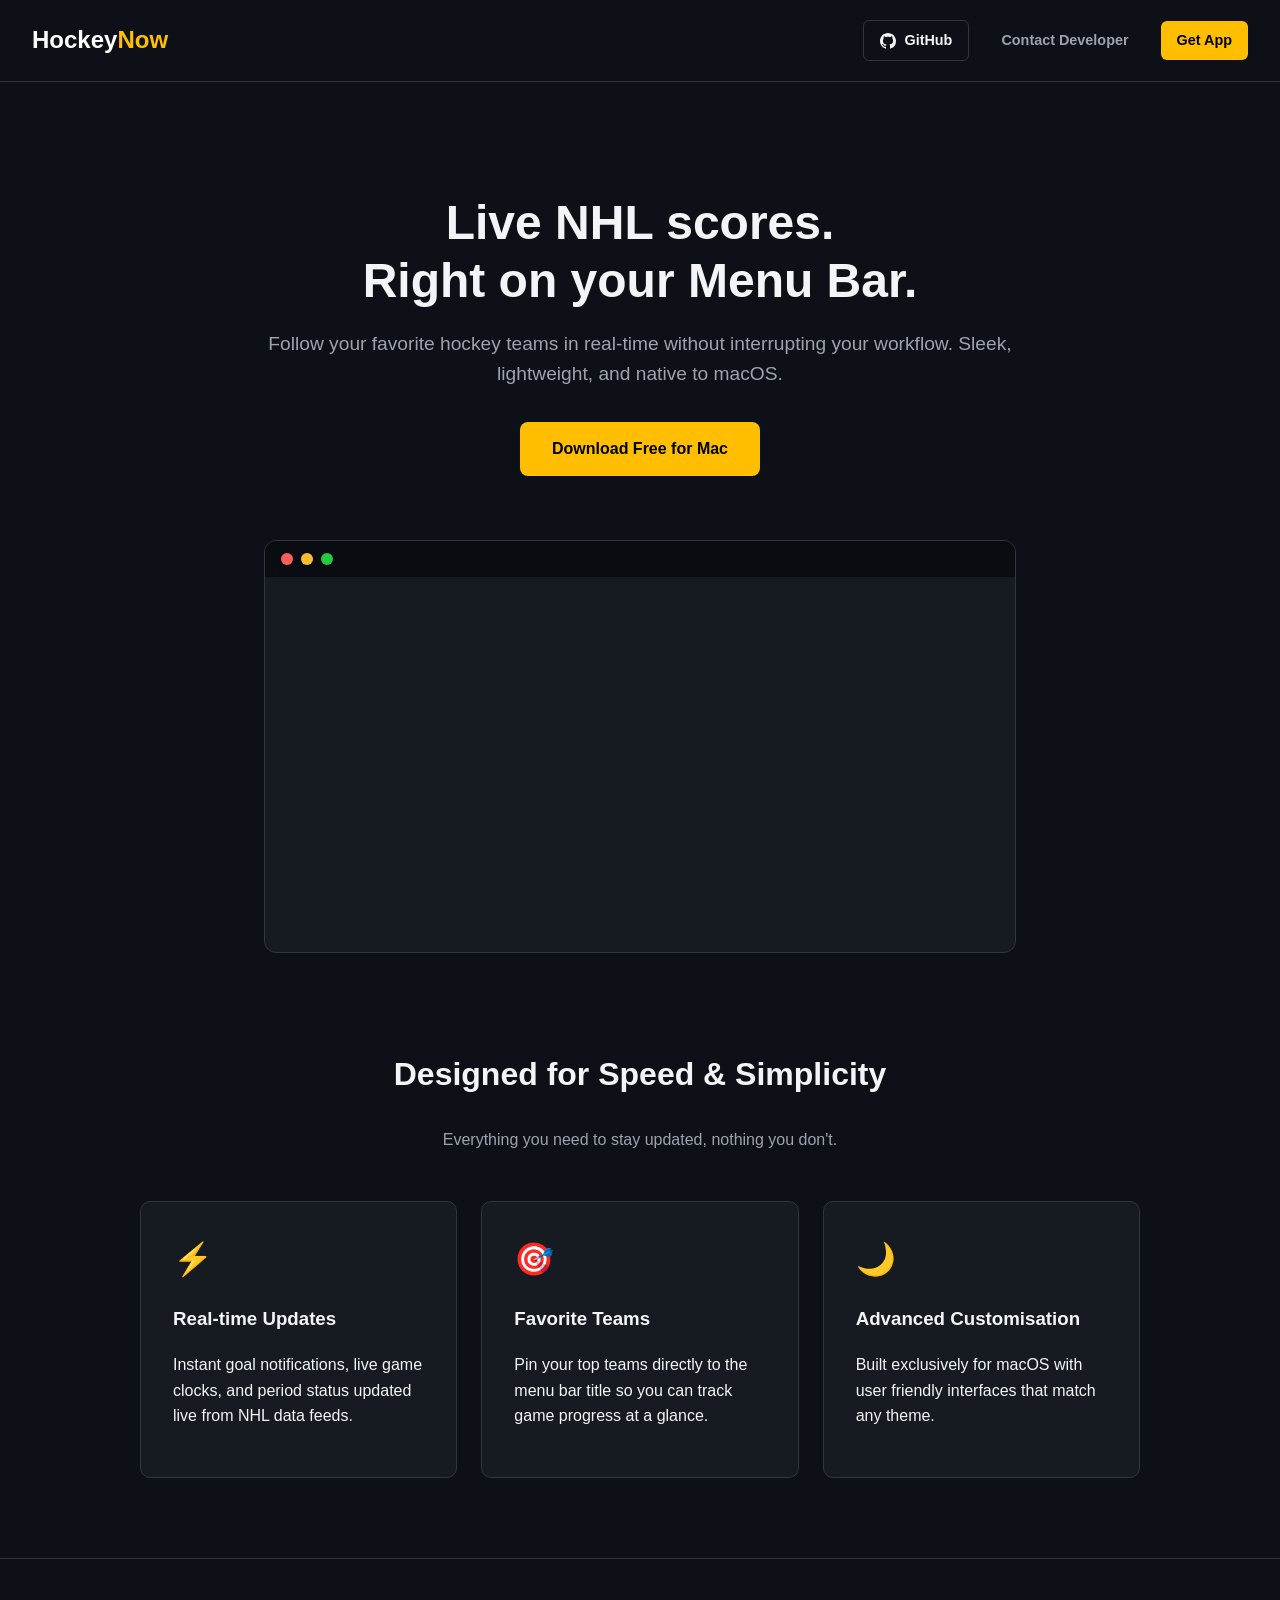
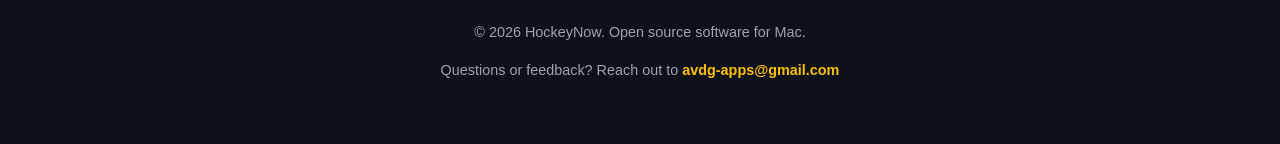
==== website/index.html @ c799df05 "Fixed website for latest release" ====
<head>
  <meta charset="UTF-8">
  <meta name="viewport" content="width=device-width, initial-scale=1.0">

  <title>HockeyNow - Live Scores on Your Mac Menu Bar | Download Free</title>
  <meta name="description" content="Track live NHL scores, game updates, and favorite team stats directly from your Mac menu bar with HockeyNow. Free, native macOS app.">
  <meta name="keywords" content="HockeyNow, NHL Mac app, macOS menu bar scores, live hockey scores">
  <meta name="author" content="avdg-apps">

  <link rel="icon" type="image/png" href="app-logo.png">
  <link rel="apple-touch-icon" href="app-logo.png">

  <meta property="og:title" content="HockeyNow - Live Scores on Your Mac Menu Bar">
  <meta property="og:description" content="Track live NHL scores directly from your Mac menu bar. Sleek, lightweight, and native to macOS.">
  <meta property="og:image" content="https://avdg-apps.github.io/HockeyNow/app-logo.png">
  <meta property="og:url" content="https://avdg-apps.github.io/HockeyNow/">
  <meta property="og:type" content="website">

  <link rel="stylesheet" href="styles.css">
</head>
<body>


  <nav>
    <a href="#" class="logo" title="HockeyNow Home">Hockey<span>Now</span></a>
    <div class="nav-right">
      <a href="https://github.com/avdg-apps/HockeyNow" target="_blank" class="btn-github" title="View Source on GitHub">
        <svg width="16" height="16" viewBox="0 0 24 24" fill="currentColor">
          <path d="M12 0C5.37 0 0 5.37 0 12c0 5.31 3.435 9.795 8.205 11.385.6.105.825-.255.825-.57 0-.285-.015-1.23-.015-2.235-3.015.555-3.795-.735-4.035-1.41-.135-.345-.72-1.41-1.23-1.695-.42-.225-1.02-.78-.015-.795.945-.015 1.62.87 1.845 1.23 1.08 1.815 2.805 1.305 3.495.99.105-.78.42-1.305.765-1.605-2.67-.3-5.46-1.335-5.46-5.925 0-1.305.465-2.385 1.23-3.225-.12-.3-.54-1.53.12-3.18 0 0 1.005-.315 3.3 1.23.96-.27 1.98-.405 3-.405s2.04.135 3 .405c2.295-1.56 3.3-1.23 3.3-1.23.66 1.65.24 2.88.12 3.18.765.84 1.23 1.905 1.23 3.225 0 4.605-2.805 5.625-5.475 5.925.435.375.81 1.095.81 2.22 0 1.605-.015 2.895-.015 3.3 0 .315.225.69.825.57A12.02 12.02 0 0024 12c0-6.63-5.37-12-12-12z"/>
        </svg>
        GitHub
      </a>
      <a href="mailto:avdg-apps@gmail.com" class="btn-contact" title="Contact Developer">Contact Developer</a>
      <a href="hockeynow v2.1.0-alpha.3.zip" download class="btn-download" title="Download HockeyNow for Mac">Get App</a>
    </div>
  </nav>


  <header class="hero">
    <h1>Live NHL scores.<br>Right on your Menu Bar.</h1>
    <p>Follow your favorite hockey teams in real-time without interrupting your workflow. Sleek, lightweight, and native to macOS.</p>
    <a href="hockeynow v2.1.0-alpha.3.zip" download class="btn-primary" title="Download latest release">Download Free for Mac</a>
  </header>

 
  <section class="preview-container">
    <div class="macbook-window hover-glow">
      <div class="window-header">
        <span class="dot dot-red"></span>
        <span class="dot dot-yellow"></span>
        <span class="dot dot-green"></span>
      </div>
      <div class="window-body">
        <video class="app-video" autoplay loop muted playsinline>
          <source src="app-demo.mp4" type="video/mp4">
          Your browser does not support the video tag.
        </video>
      </div>
    </div>
  </section>


  <section class="features">
    <div class="section-title">
      <h2>Designed for Speed & Simplicity</h2>
      <p>Everything you need to stay updated, nothing you don't.</p>
    </div>

    <div class="grid">
      <div class="card hover-lift">
        <div class="card-icon">⚡</div>
        <h3>Real-time Updates</h3>
        <p>Instant goal notifications, live game clocks, and period status updated live from NHL data feeds.</p>
      </div>
      <div class="card hover-lift">
        <div class="card-icon">🎯</div>
        <h3>Favorite Teams</h3>
        <p>Pin your top teams directly to the menu bar title so you can track game progress at a glance.</p>
      </div>
      <div class="card hover-lift">
        <div class="card-icon">🌙</div>
        <h3>Advanced Customisation</h3>
        <p>Built exclusively for macOS with user friendly interfaces that match any theme.</p>
      </div>
    </div>
  </section>


  <footer>
    <p>&copy; 2026 HockeyNow. Open source software for Mac.</p>
    <p>Questions or feedback? Reach out to <a href="mailto:avdg-apps@gmail.com" class="footer-email">avdg-apps@gmail.com</a></p>
  </footer>

  <script src="script.js"></script>
</body>
</html>
---- website/styles.css ----
:root {
  --bg-color: #0d1117;
  --card-bg: #161b22;
  --accent-color: #ffbf00;     
  --accent-hover: #d9a000;     
  --text-main: #f3f4f6;
  --text-muted: #9ca3af;
  --border-color: #30363d;
}

body {
  margin: 0;
  font-family: -apple-system, BlinkMacSystemFont, "Segoe UI", Roboto, Helvetica, Arial, sans-serif;
  background-color: var(--bg-color);
  color: var(--text-main);
  line-height: 1.6;
}

/* Navigation */
nav {
  display: flex;
  justify-content: space-between;
  align-items: center;
  padding: 1.25rem 2rem;
  border-bottom: 1px solid var(--border-color);
}

.logo {
  font-size: 1.5rem;
  font-weight: 800;
  color: #fff;
  text-decoration: none;
  /* transition: transform 0.25s cubic-bezier(0.175, 0.885, 0.32, 1.275), opacity 0.2s ease; */
}

.logo:hover {
  transform: scale(1.05);
  opacity: 0.95;
}

.logo span {
  color: var(--accent-color);
}

.nav-right {
  display: flex;
  align-items: center;
  gap: 1rem;
}

.btn-github, .btn-contact, .btn-download {
  text-decoration: none;
  font-size: 0.9rem;
  font-weight: 600;
  padding: 0.5rem 1rem;
  border-radius: 6px;
  transition: all 0.25s ease;
  display: inline-flex;
  align-items: center;
  gap: 0.5rem;
}

.btn-github {
  color: var(--text-main);
  background-color: transparent;
  border: 1px solid var(--border-color);
}

.btn-github:hover {
  background-color: var(--border-color);
  border-color: var(--accent-color);
  transform: translateY(-2px);
  box-shadow: 0 4px 12px rgba(0, 0, 0, 0.4);
}

.btn-contact {
  color: var(--text-muted);
}

.btn-contact:hover {
  color: var(--accent-color);
  transform: translateY(-2px);
}

.btn-download {
  background-color: var(--accent-color);
  color: #000;
}

.btn-download:hover {
  background-color: var(--accent-hover);
  color: #000;
  transform: translateY(-2px);
  box-shadow: 0 4px 14px rgba(255, 191, 0, 0.35);
}

.hero {
  text-align: center;
  padding: 5rem 1rem 3rem;
  max-width: 800px;
  margin: 0 auto;
}

.hero-badge {
  display: inline-block;
  background: rgba(255, 191, 0, 0.1);
  color: var(--accent-color);
  padding: 0.35rem 0.8rem;
  border-radius: 20px;
  font-size: 0.85rem;
  font-weight: 600;
  margin-bottom: 1.5rem;
  border: 1px solid rgba(255, 191, 0, 0.25);
  transition: transform 0.2s ease, background 0.2s ease;
}

.hero-badge:hover {
  transform: scale(1.04);
  background: rgba(255, 191, 0, 0.18);
}

.hero h1 {
  font-size: 3rem;
  line-height: 1.2;
  margin-bottom: 1rem;
}

.hero p {
  font-size: 1.2rem;
  color: var(--text-muted);
  margin-bottom: 2rem;
}

.btn-primary {
  display: inline-block;
  background-color: var(--accent-color);
  color: #000;
  font-weight: 700;
  padding: 0.9rem 2rem;
  border-radius: 8px;
  text-decoration: none;
  transition: all 0.25s ease;
}

.btn-primary:hover {
  background-color: var(--accent-hover);
  color: #000;
  transform: translateY(-3px) scale(1.02);
  box-shadow: 0 8px 24px rgba(255, 191, 0, 0.4);
}

.preview-container {
  display: flex;
  justify-content: center;
  padding: 1rem;
}

.macbook-window {
  width: 100%;
  max-width: 750px;
  background-color: var(--card-bg);
  border: 1px solid var(--border-color);
  border-radius: 12px;
  overflow: hidden;
  transition: transform 0.3s ease, border-color 0.3s ease, box-shadow 0.3s ease;
}

.hover-glow:hover {
  transform: translateY(-4px);
  border-color: var(--accent-color);
  box-shadow: 0 12px 30px rgba(255, 191, 0, 0.2);
}

.window-header {
  background-color: #090d11;
  padding: 0.75rem 1rem;
  display: flex;
  align-items: center;
  gap: 0.5rem;
}

.dot {
  width: 12px;
  height: 12px;
  border-radius: 50%;
}
.dot-red { background-color: #ff5f56; }
.dot-yellow { background-color: #ffbd2e; }
.dot-green { background-color: #27c93f; }

.window-body video {
  width: 100%;
  display: block;
}

.features {
  max-width: 1000px;
  margin: 5rem auto;
  padding: 0 1.5rem;
}

.section-title {
  text-align: center;
  margin-bottom: 3rem;
}

.section-title h2 {
  font-size: 2rem;
}

.section-title p {
  color: var(--text-muted);
}

.grid {
  display: grid;
  grid-template-columns: repeat(auto-fit, minmax(280px, 1fr));
  gap: 1.5rem;
}

.card {
  background-color: var(--card-bg);
  border: 1px solid var(--border-color);
  padding: 2rem;
  border-radius: 10px;
  transition: transform 0.3s ease, border-color 0.3s ease, box-shadow 0.3s ease;
}

.hover-lift:hover {
  transform: translateY(-6px);
  border-color: var(--accent-color);
  box-shadow: 0 8px 24px rgba(0, 0, 0, 0.4);
}

.card-icon {
  font-size: 2rem;
  margin-bottom: 1rem;
  transition: transform 0.25s ease;
}

.hover-lift:hover .card-icon {
  transform: scale(1.15) rotate(5deg);
}

footer {
  text-align: center;
  padding: 3rem 1rem;
  border-top: 1px solid var(--border-color);
  color: var(--text-muted);
  font-size: 0.9rem;
}

.footer-email {
  color: var(--accent-color);
  text-decoration: none;
  font-weight: 600;
  transition: opacity 0.2s ease, text-decoration 0.2s ease;
}

.footer-email:hover {
  text-decoration: underline;
  opacity: 0.85;
}
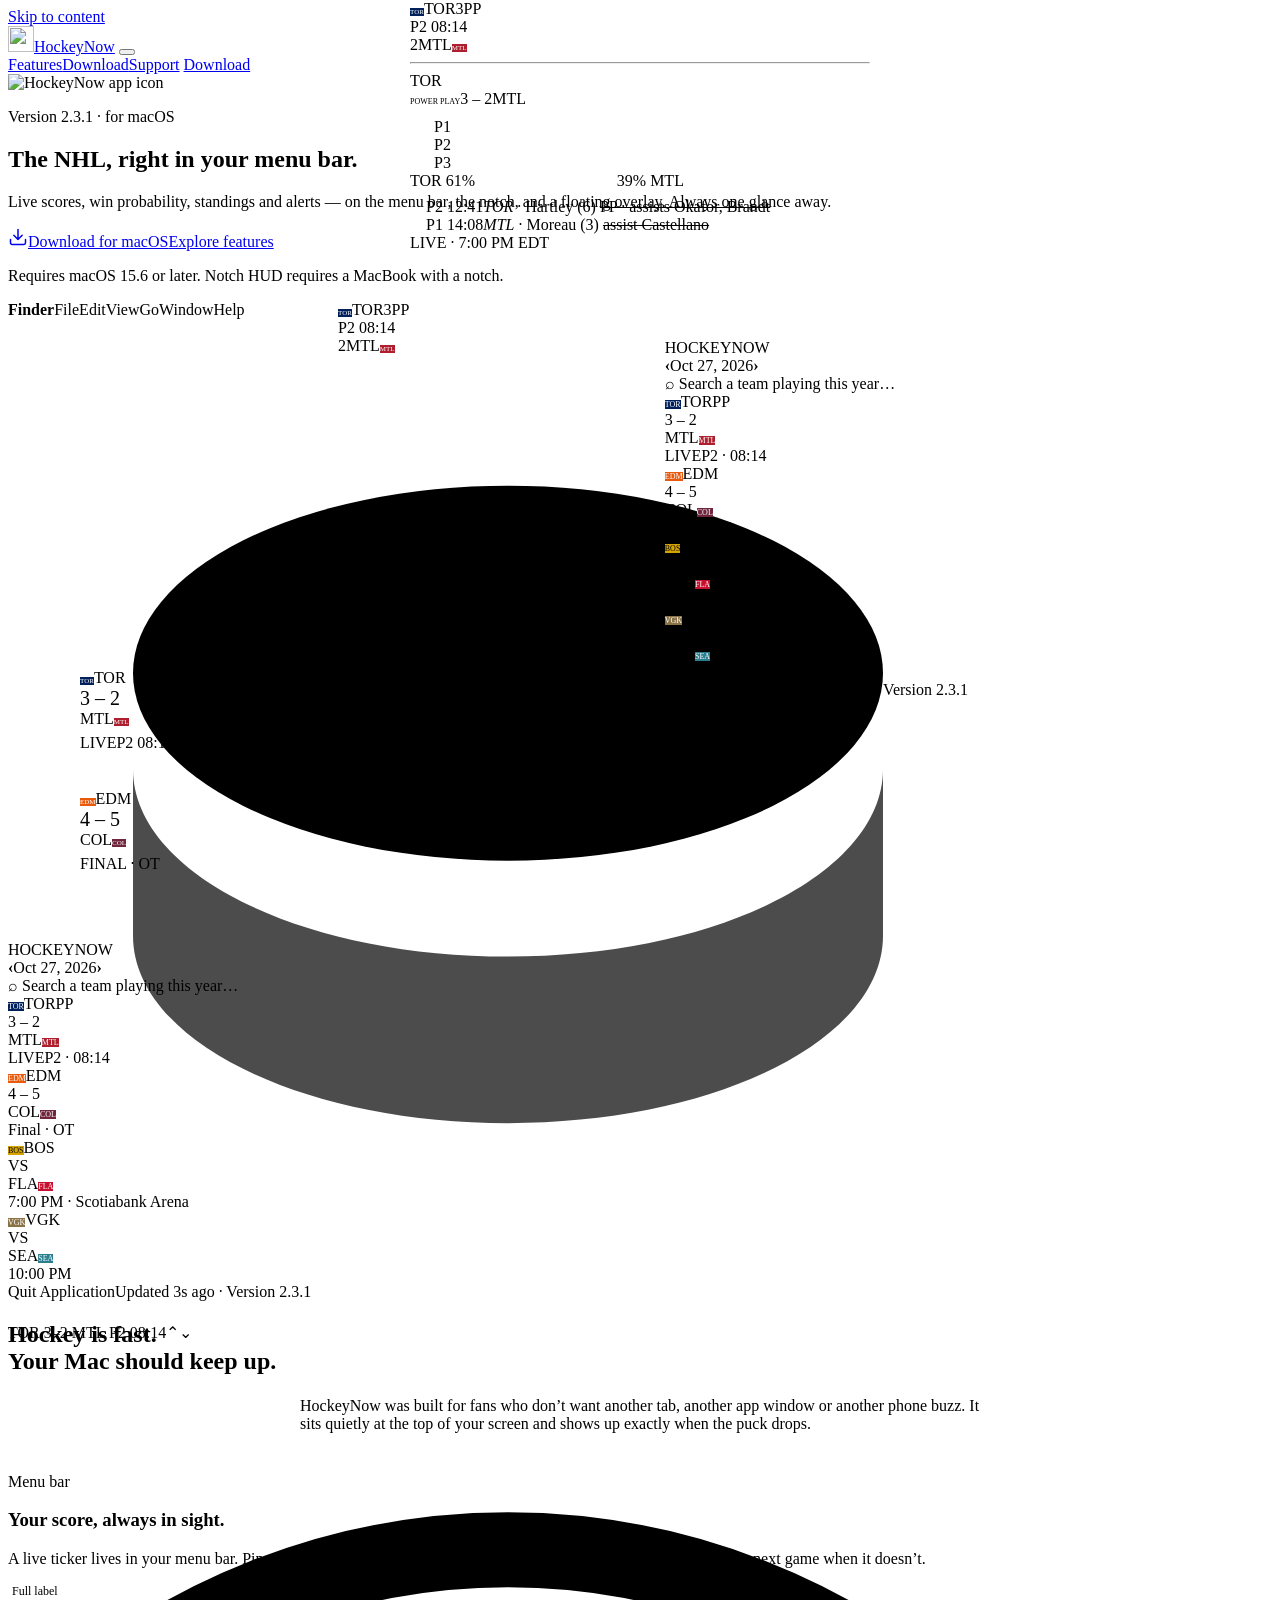
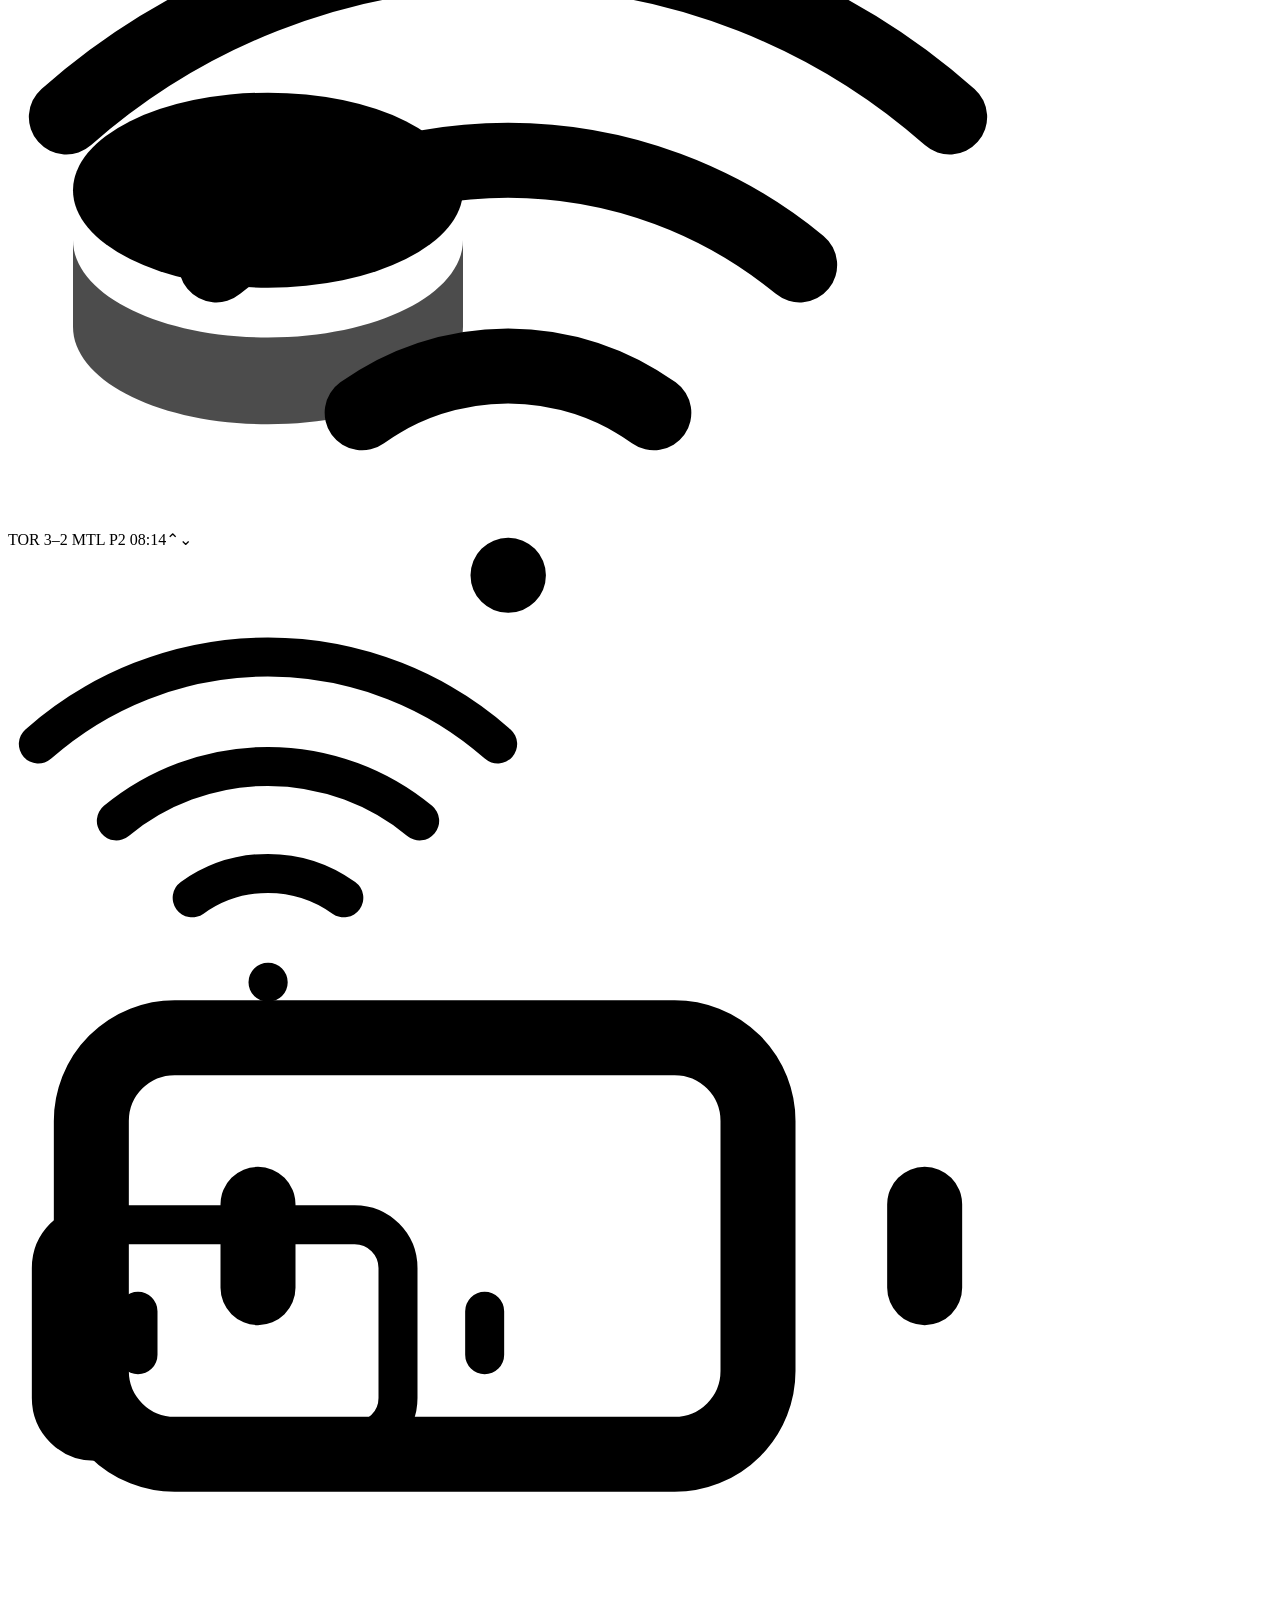
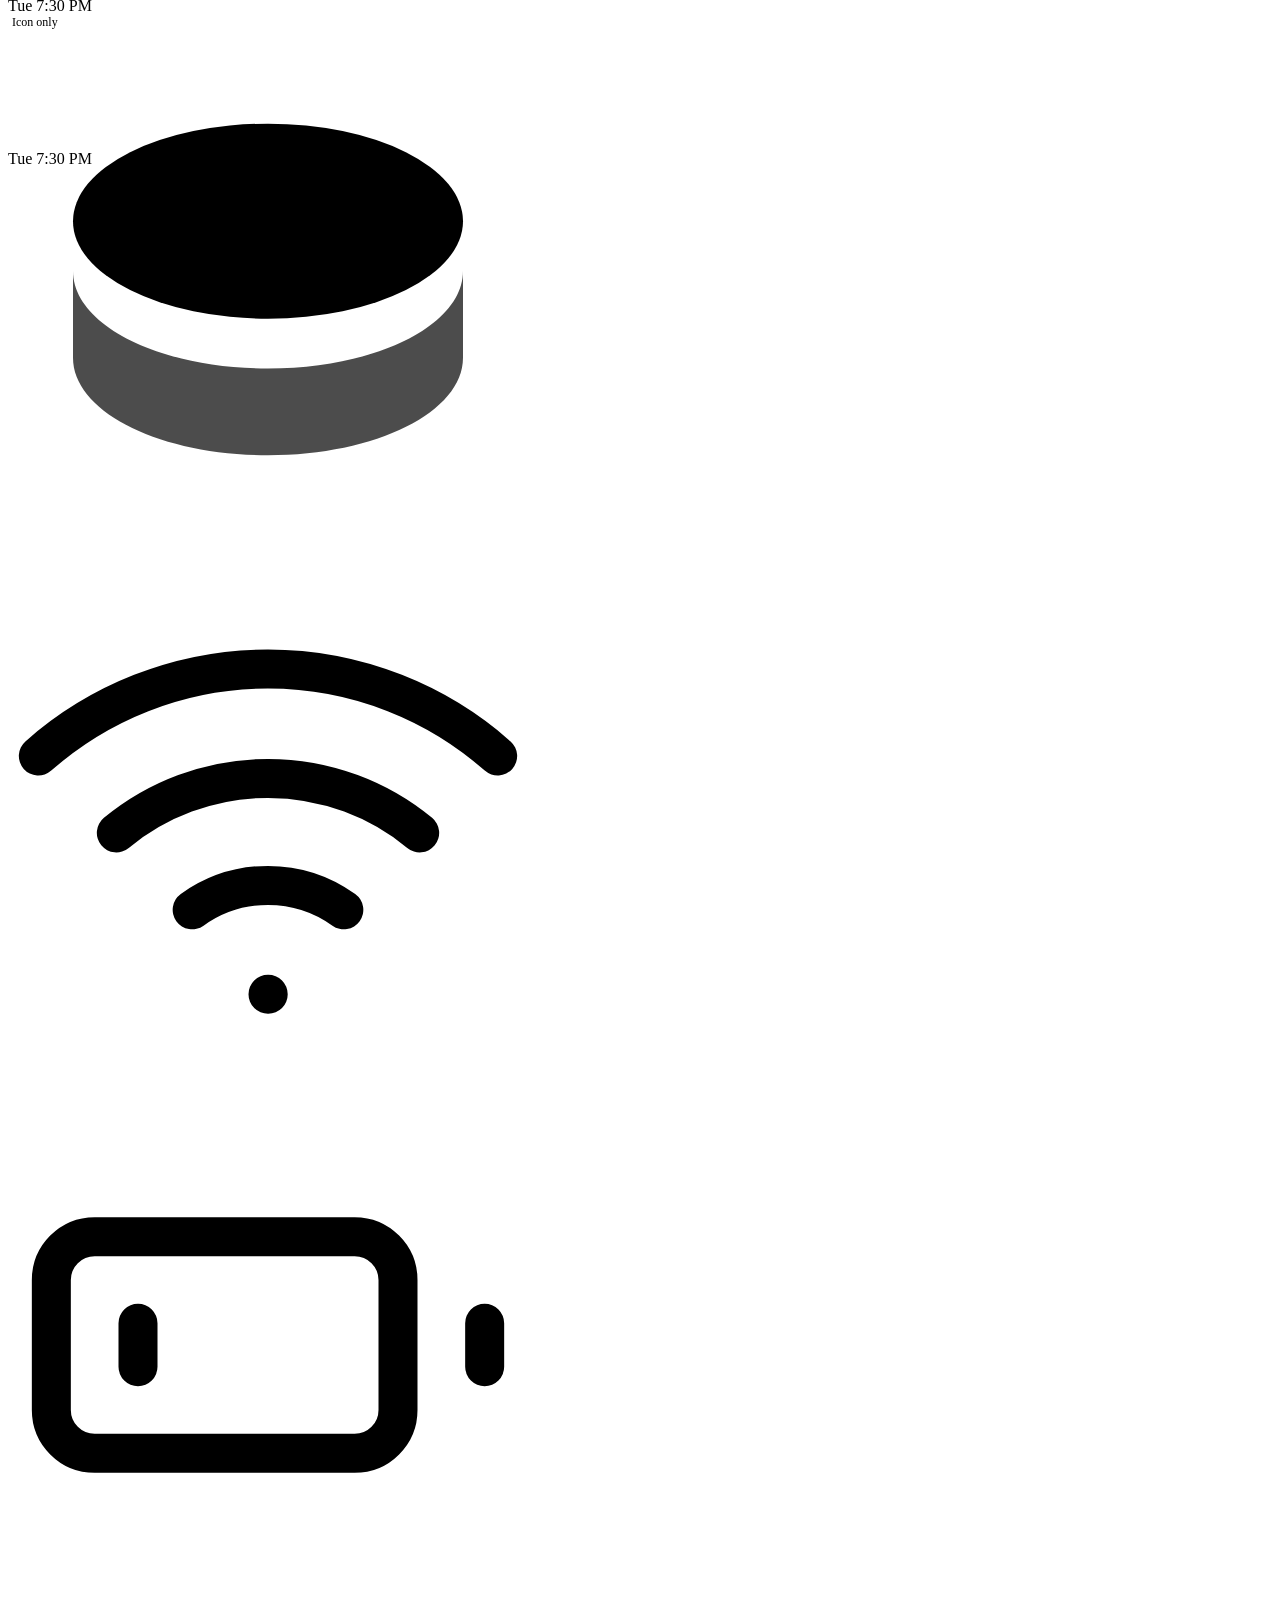
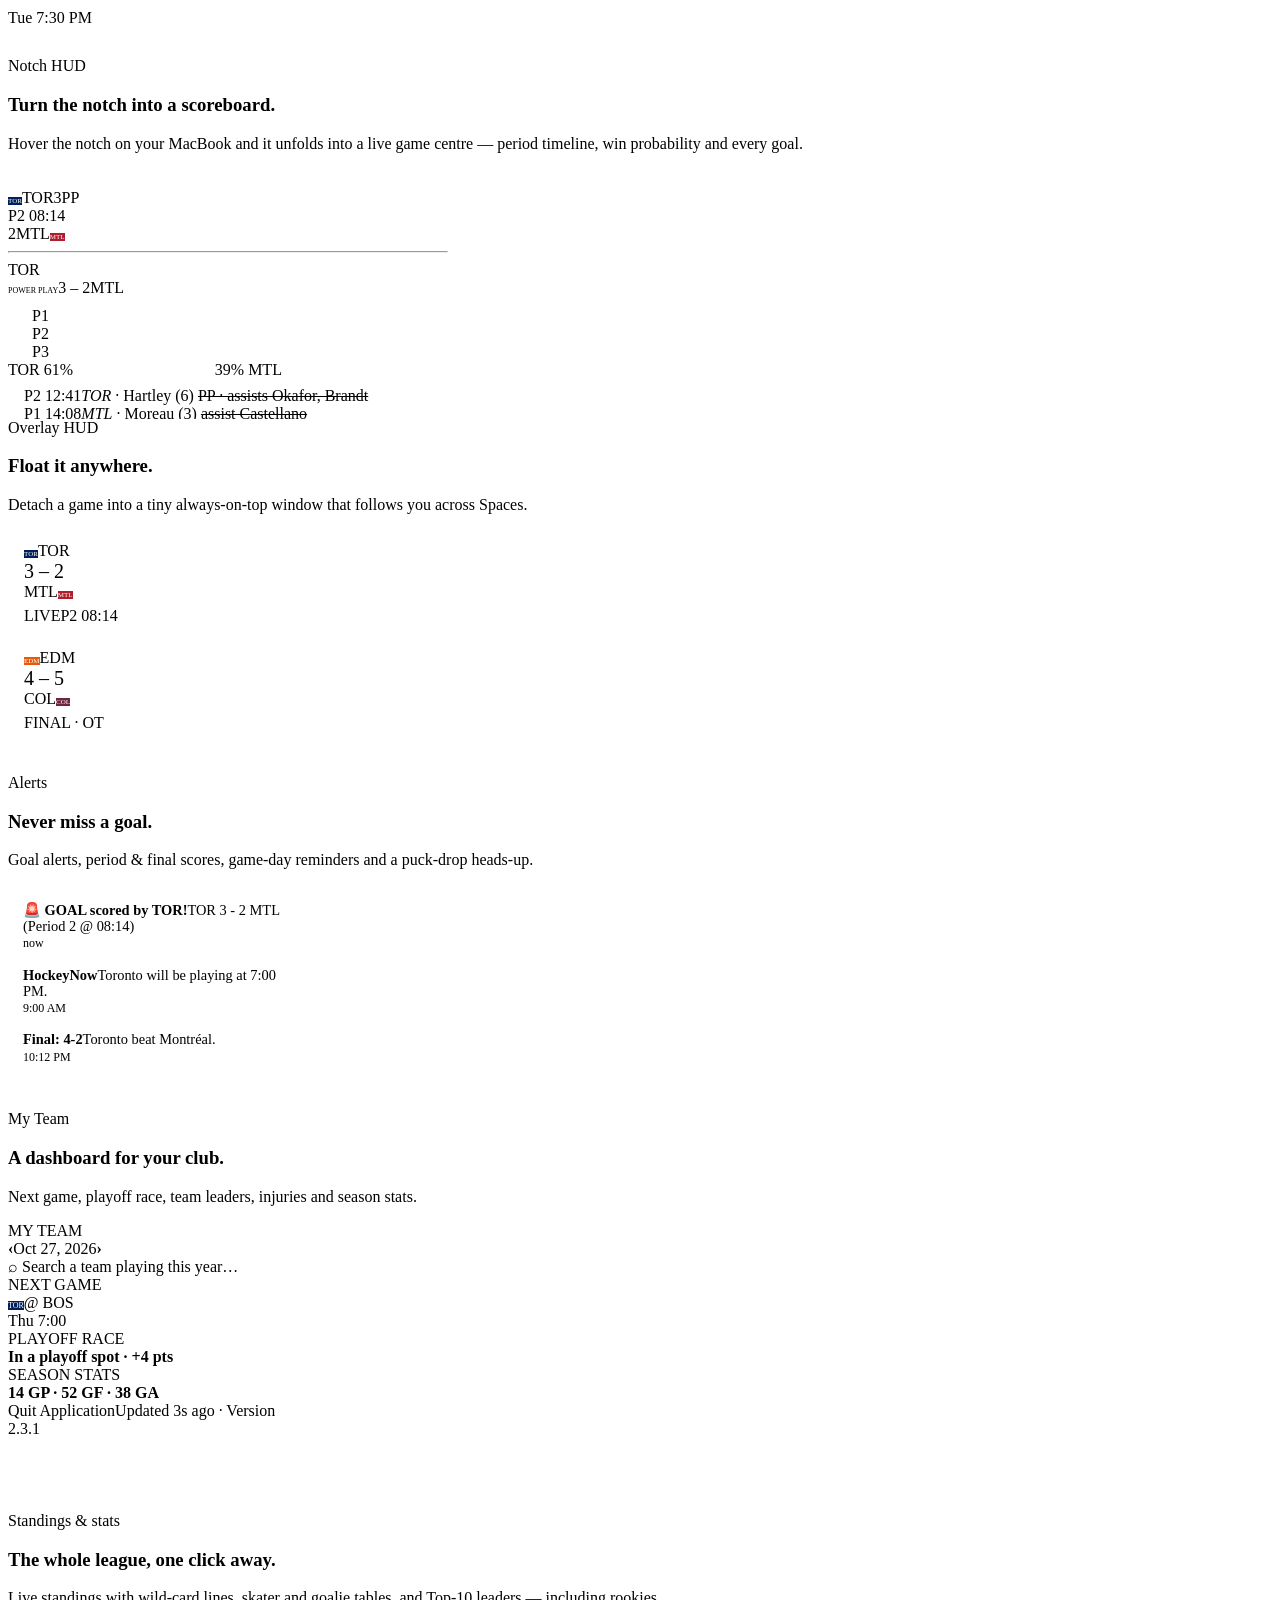
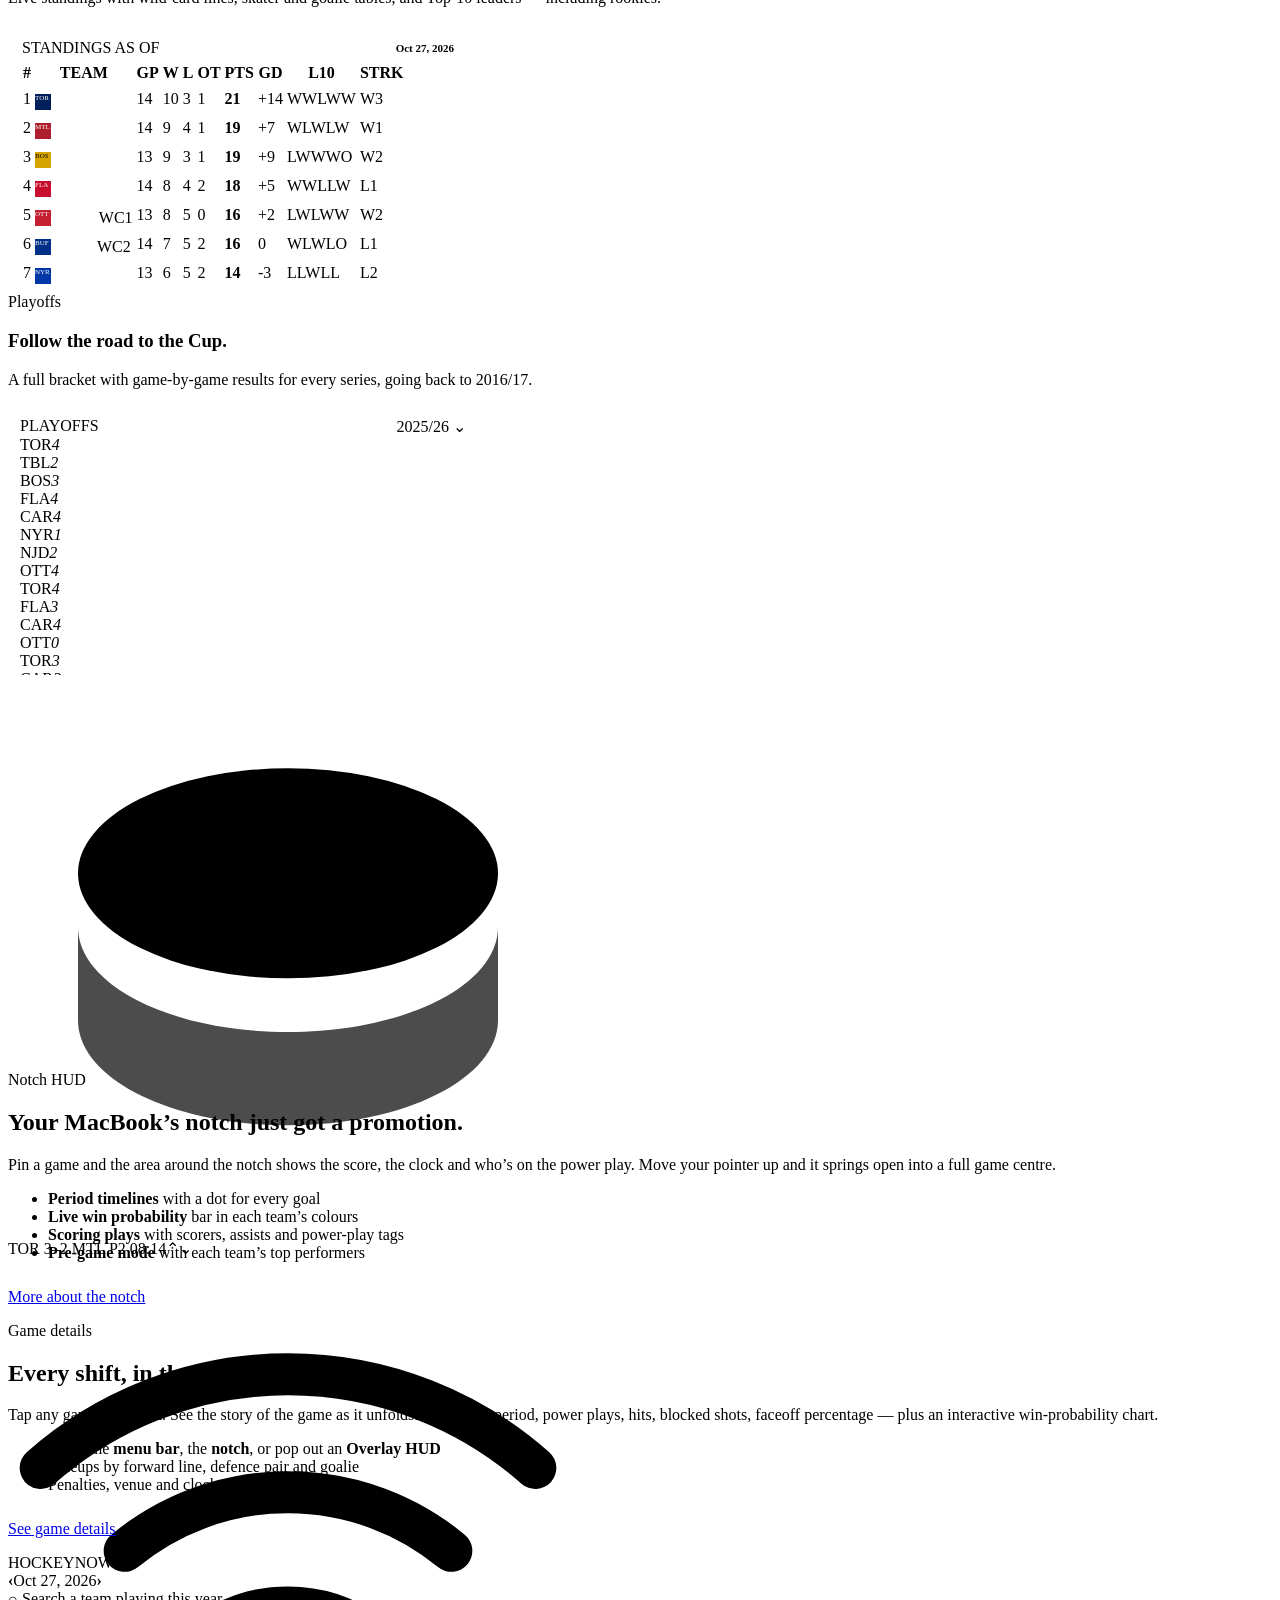
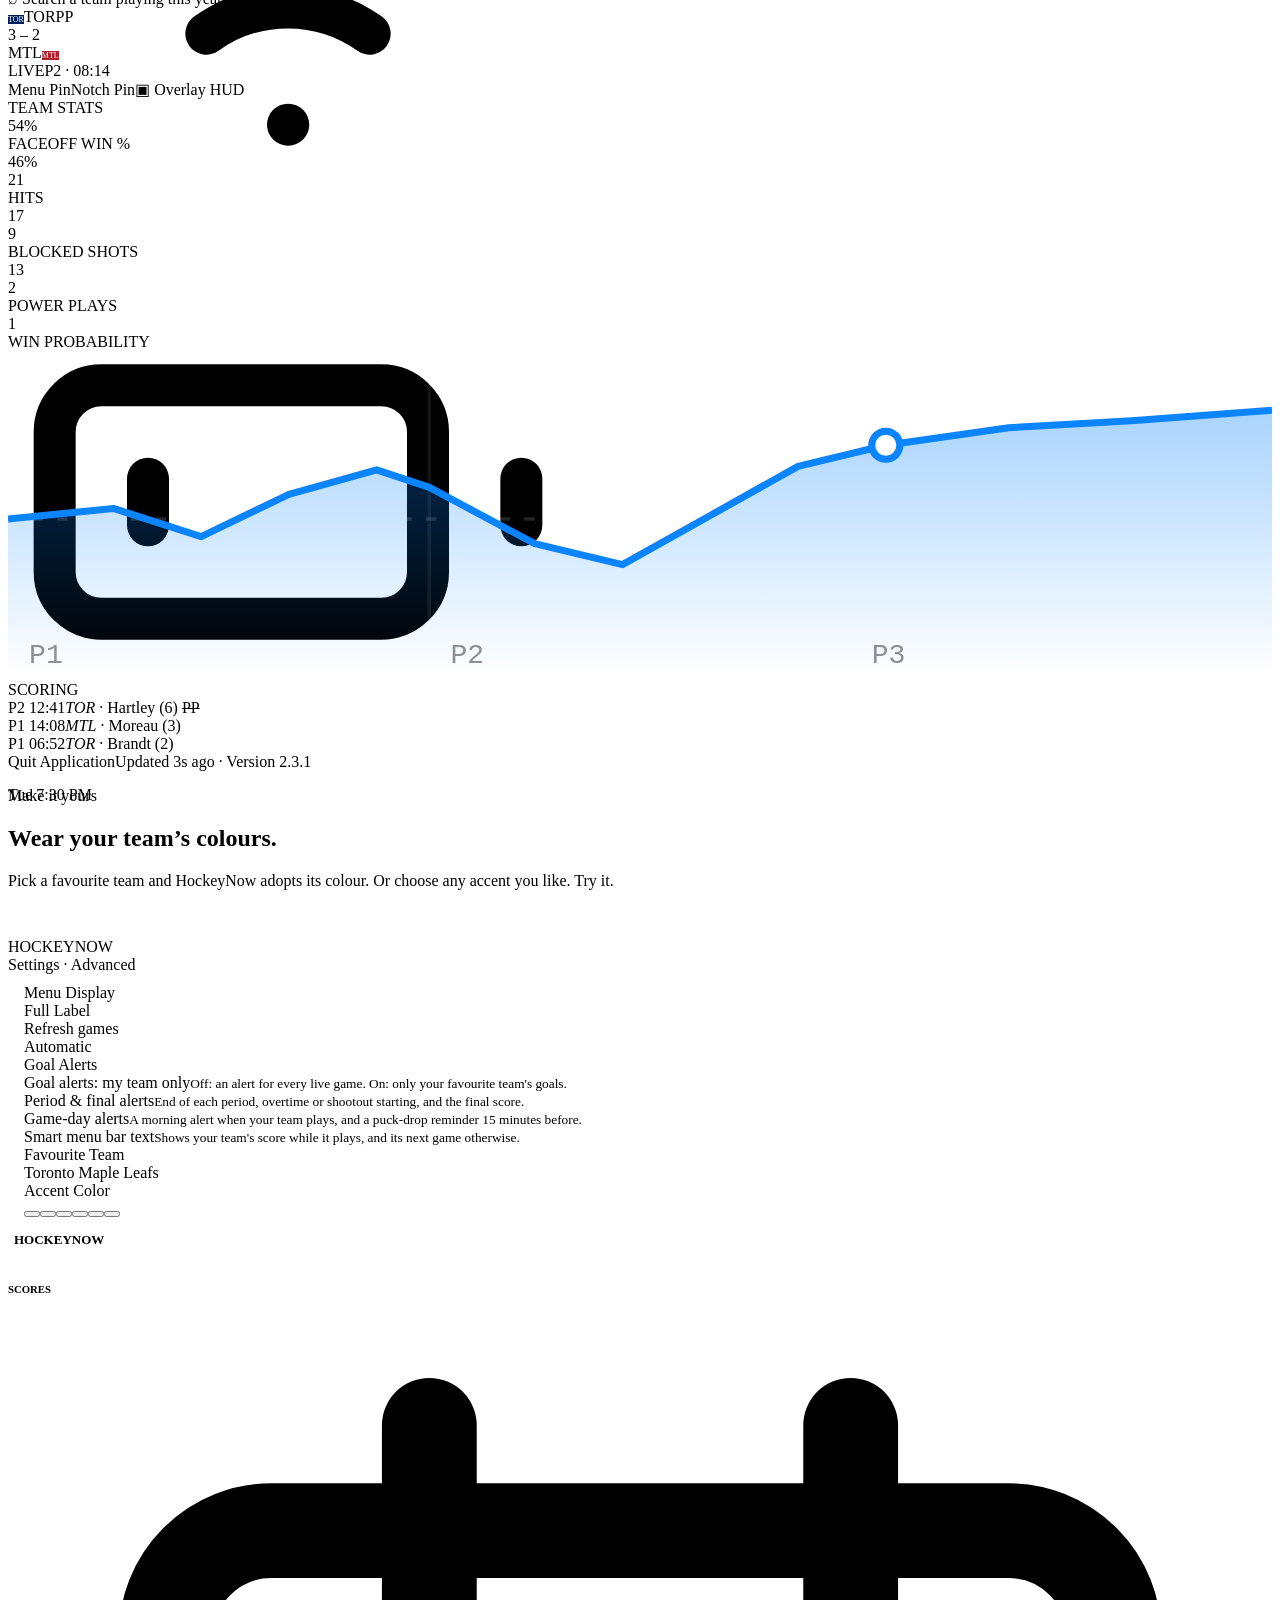
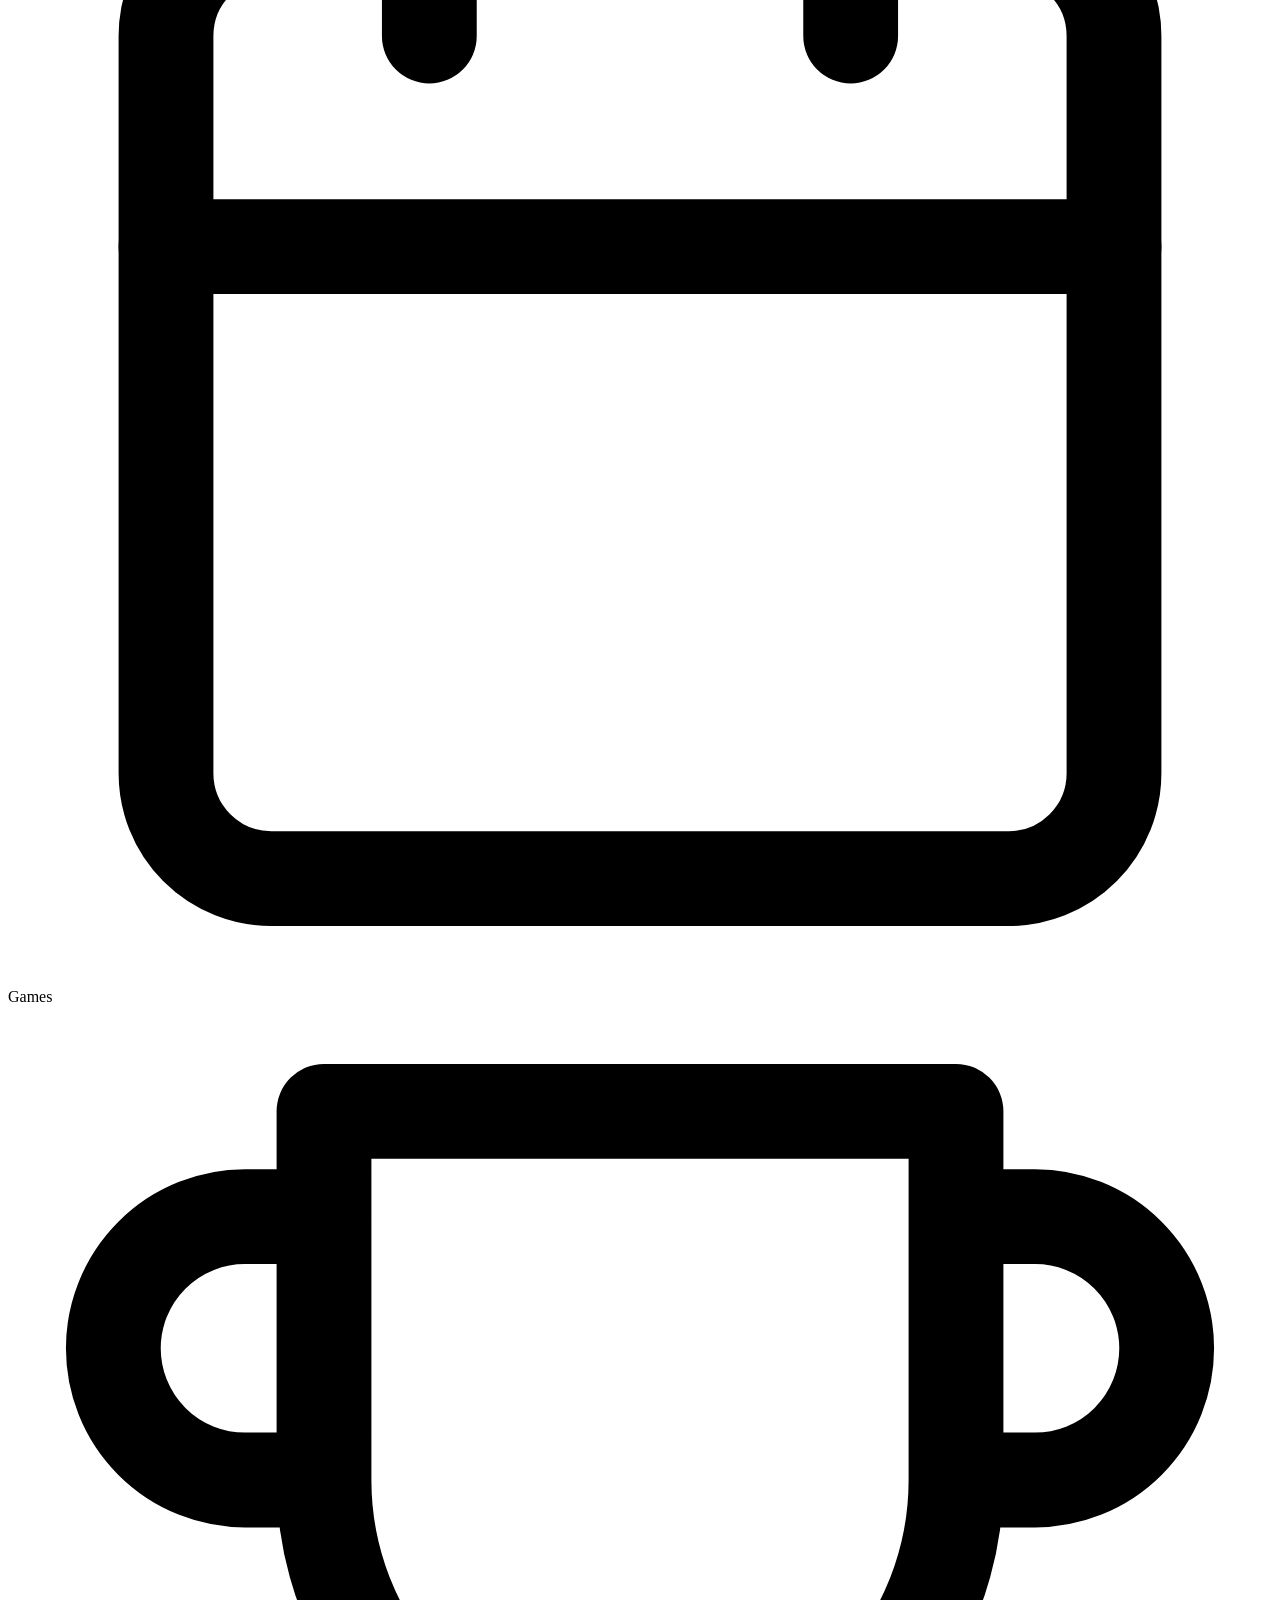
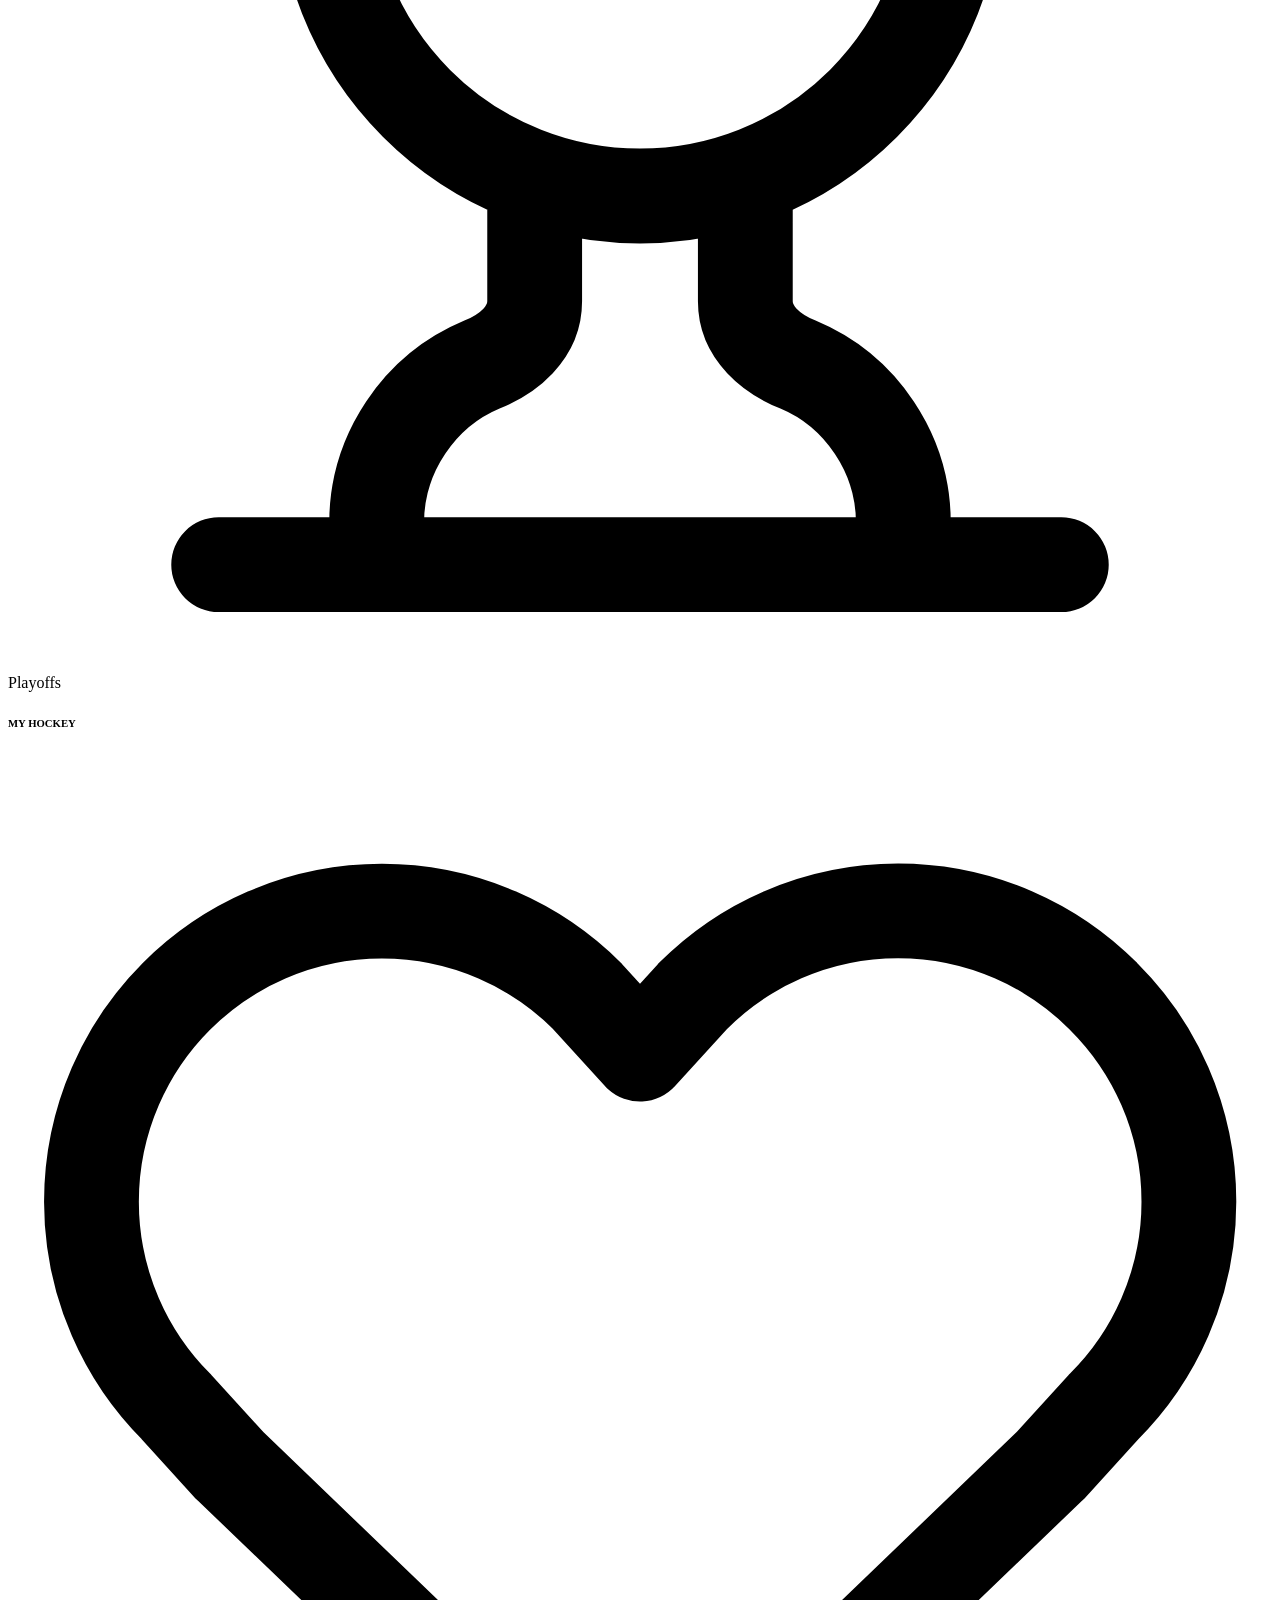
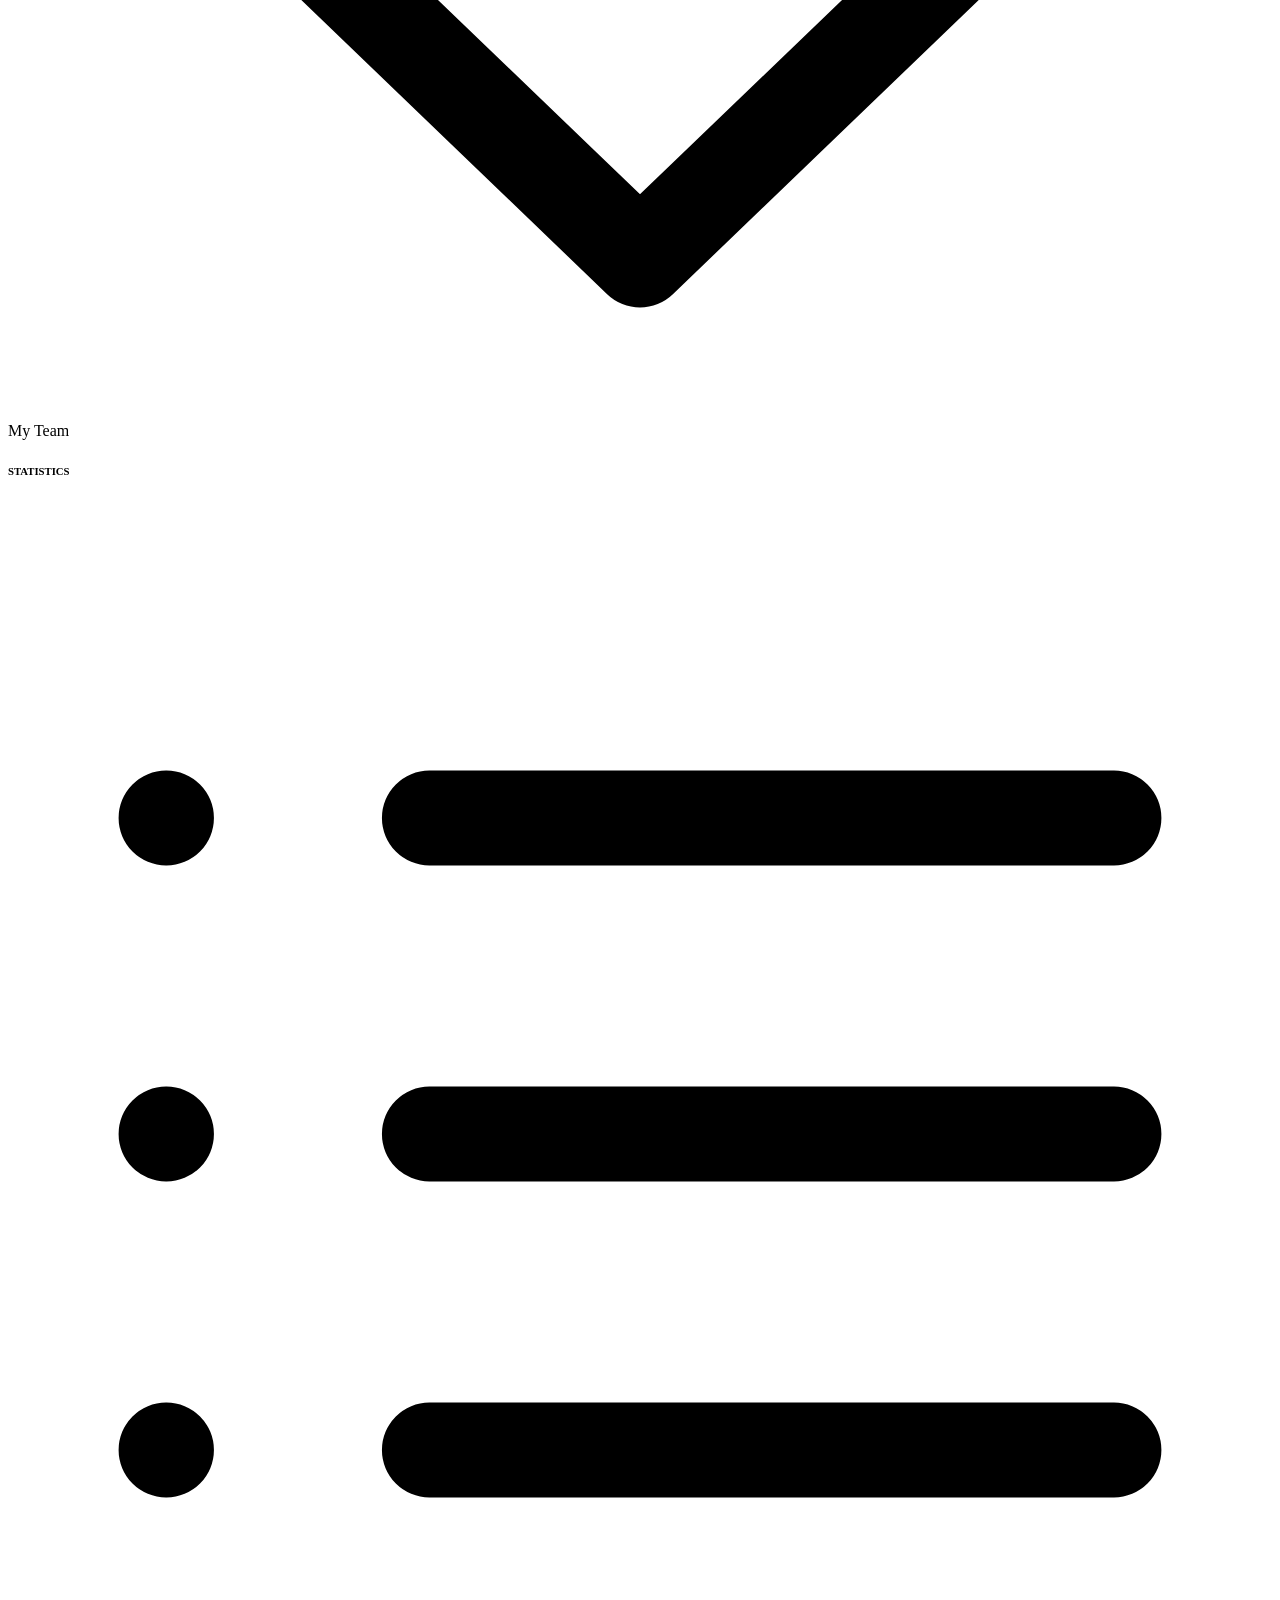
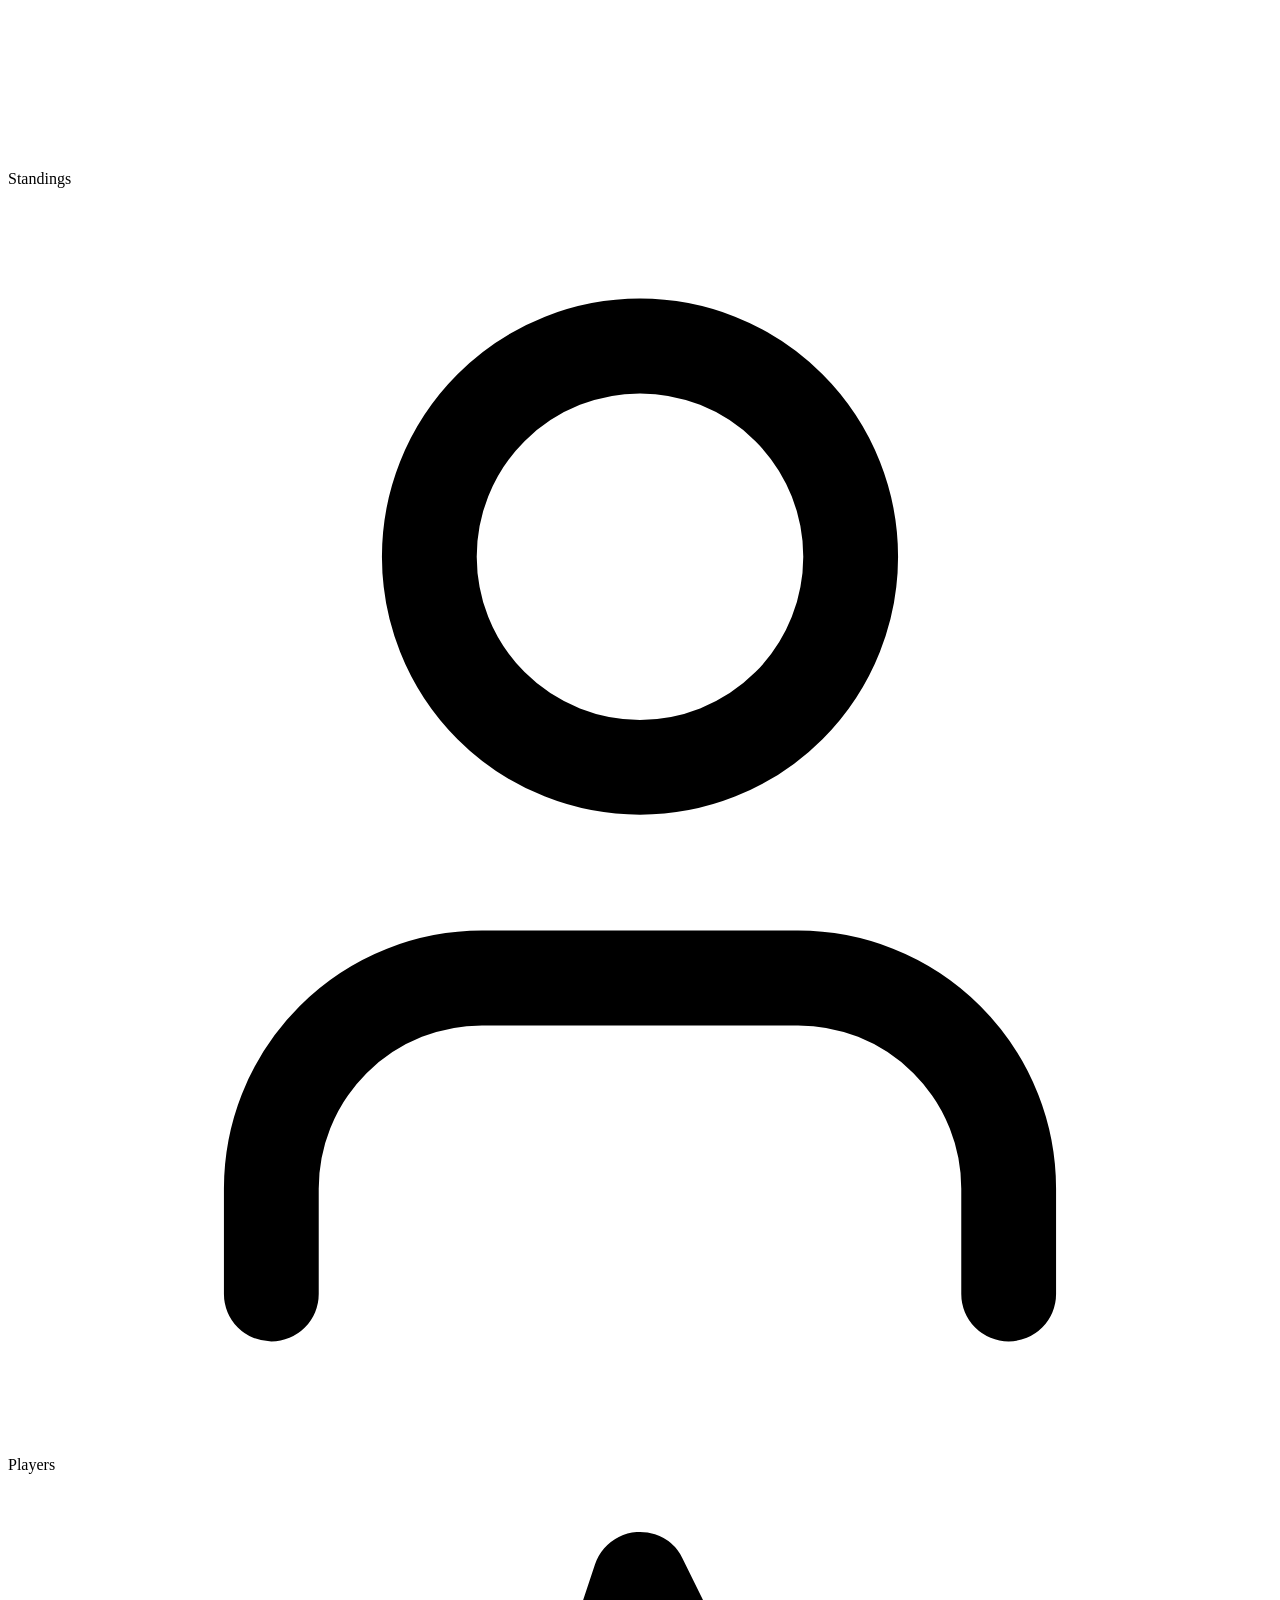
==== commit 077fbb63: "Updated website for 2.3.1" ====
--- a/website/index.html
+++ b/website/index.html
@@ -1,96 +1,174 @@
+<!doctype html>
+<html lang="en">
 <head>
-  <meta charset="UTF-8">
-  <meta name="viewport" content="width=device-width, initial-scale=1.0">
-
-  <title>HockeyNow - Live Scores on Your Mac Menu Bar | Download Free</title>
-  <meta name="description" content="Track live NHL scores, game updates, and favorite team stats directly from your Mac menu bar with HockeyNow. Free, native macOS app.">
-  <meta name="keywords" content="HockeyNow, NHL Mac app, macOS menu bar scores, live hockey scores">
-  <meta name="author" content="avdg-apps">
-
-  <link rel="icon" type="image/png" href="app-logo.png">
-  <link rel="apple-touch-icon" href="app-logo.png">
-
-  <meta property="og:title" content="HockeyNow - Live Scores on Your Mac Menu Bar">
-  <meta property="og:description" content="Track live NHL scores directly from your Mac menu bar. Sleek, lightweight, and native to macOS.">
-  <meta property="og:image" content="https://avdg-apps.github.io/HockeyNow/app-logo.png">
-  <meta property="og:url" content="https://avdg-apps.github.io/HockeyNow/">
-  <meta property="og:type" content="website">
-
-  <link rel="stylesheet" href="styles.css">
+<meta charset="utf-8">
+<meta name="viewport" content="width=device-width, initial-scale=1, viewport-fit=cover">
+<title>HockeyNow — NHL scores for your Mac</title>
+<meta name="description" content="HockeyNow brings live NHL scores, standings, stats and alerts to your Mac menu bar, MacBook notch and desktop.">
+<meta name="theme-color" content="#000000">
+<meta property="og:title" content="HockeyNow — NHL scores for your Mac">
+<meta property="og:description" content="HockeyNow brings live NHL scores, standings, stats and alerts to your Mac menu bar, MacBook notch and desktop.">
+<meta property="og:type" content="website">
+<meta property="og:image" content="img/icon-1024.png">
+<meta name="twitter:card" content="summary">
+<link rel="icon" type="image/png" sizes="32x32" href="img/favicon-32.png">
+<link rel="icon" type="image/png" sizes="64x64" href="img/favicon-64.png">
+<link rel="apple-touch-icon" href="img/apple-touch-icon.png">
+<link rel="stylesheet" href="css/style.css">
 </head>
 <body>
+<a class="sr" href="#main">Skip to content</a>
+<header class="nav"><div class="wide">
+  <a class="brand" href="index.html"><img src="img/icon-512.png" alt="" width="26" height="26">HockeyNow</a>
+  <button class="menu-btn" aria-label="Menu" aria-expanded="false"><span></span><span></span></button>
+  <nav class="nav-links" aria-label="Main">
+    <a href="features.html">Features</a><a href="download.html">Download</a><a href="support.html">Support</a>
+    <a class="nav-cta" data-dmg href="downloads/HockeyNow.dmg">Download</a>
+  </nav>
+</div></header>
+<main id="main">
 
+<section class="hero">
+  <img class="app-icon" src="img/icon-1024.png" alt="HockeyNow app icon" width="104" height="104">
+  <div class="wrap">
+    <p class="eyebrow">Version <span data-version>2.3.1</span> · for macOS</p>
+    <h1 class="h-xl grad">The NHL, right in your menu bar.</h1>
+    <p class="lead">Live scores, win probability, standings and alerts — on the menu bar, the notch, and a floating overlay. Always one glance away.</p>
+    <div class="cta-row"><a class="btn btn-primary btn-lg" data-dmg href="downloads/HockeyNow.dmg"><svg width=20 height=20 viewBox="0 0 24 24" fill="none" stroke="currentColor" stroke-width="1.8" stroke-linecap="round" stroke-linejoin="round" aria-hidden="true"><path d="M21 15v4a2 2 0 0 1-2 2H5a2 2 0 0 1-2-2v-4M7 10l5 5 5-5M12 15V3"/></svg>Download for macOS</a><a class="link-arrow" href="features.html">Explore features</a></div>
+    <p class="fine">Requires macOS 15.6 or later. Notch HUD requires a MacBook with a notch.</p>
+  </div>
+  <div class="wide hero-stage"><div class="hero-desk"><div class="stage-fit" data-w="1000" data-h="640"><div class="stage">
+  <div class="screen" style="width:1000px;height:640px;border-radius:20px">
+    <div class="menubar" aria-hidden="true"><b>Finder</b><span>File</span><span>Edit</span><span>View</span><span>Go</span><span>Window</span><span>Help</span><span class="sp"></span><span class="capsule"><svg viewBox="0 0 24 24" aria-hidden="true"><ellipse cx="12" cy="8.5" rx="9" ry="4.5" fill="currentColor"/><path d="M3 10.8v4c0 2.5 4 4.5 9 4.5s9-2 9-4.5v-4c0 2.5-4 4.5-9 4.5s-9-2-9-4.5z" fill="currentColor" opacity=".7"/></svg><span>TOR 3–2 MTL  P2 08:14</span><span class="chev">⌃⌄</span></span><svg viewBox="0 0 24 24" fill="none" stroke="currentColor" stroke-width="1.8" stroke-linecap="round" stroke-linejoin="round" aria-hidden="true"><path d="M5 12.55a11 11 0 0 1 14 0M1.4 9a16 16 0 0 1 21.2 0M8.5 16.1a6 6 0 0 1 7 0M12 20h.01"/></svg><svg viewBox="0 0 24 24" fill="none" stroke="currentColor" stroke-width="1.8" stroke-linecap="round" stroke-linejoin="round" aria-hidden="true"><rect x="2" y="7" width="16" height="10" rx="2"/><path d="M22 11v2M6 11v2"/></svg><span>Tue 7:30 PM</span></div>
+    <div style="position:absolute;top:0;left:50%;transform:translateX(-50%);z-index:5">
+      <div class="notch" style="width:340px"><div class="top"><div class="l"><span class="puck" style="background:#00205b;color:#fff;width:16px;height:16px;font-size:7px">TOR</span><span>TOR</span><span class="s">3</span><span class="pp">PP</span></div><div class="c">P2 08:14</div><div class="r"><span class="s">2</span><span>MTL</span><span class="puck" style="background:#af1e2d;color:#fff;width:16px;height:16px;font-size:7px">MTL</span></div></div></div>
+    </div>
+    <div style="position:absolute;right:40px;top:38px;z-index:4"><div class="win" style="--w:400px"><div class="win-head"><span class="ham"><i></i></span><div><div class="win-title">HOCKEYNOW</div></div><div class="win-date"><b>‹</b><span>Oct 27, 2026</span><b>›</b></div></div><div class="win-search">⌕ Search a team playing this year…</div><div class="win-body"><div class="gcard"><div class="grow"><div class="team"><span class="puck" style="background:#00205b;color:#fff;width:26px;height:26px;font-size:8px">TOR</span>TOR<span class="pp">PP</span></div><span class="score">3 – 2</span><div class="team r">MTL<span class="puck" style="background:#af1e2d;color:#fff;width:26px;height:26px;font-size:8px">MTL</span></div></div><div class="gmeta"><span class="live">LIVE</span><span>P2 · 08:14</span></div></div><div class="gcard"><div class="grow"><div class="team"><span class="puck" style="background:#e8590c;color:#fff;width:26px;height:26px;font-size:8px">EDM</span>EDM</div><span class="score">4 – 5</span><div class="team r">COL<span class="puck" style="background:#6f263d;color:#fff;width:26px;height:26px;font-size:8px">COL</span></div></div><div class="gmeta"><span>Final · OT</span></div></div><div class="gcard"><div class="grow"><div class="team"><span class="puck" style="background:#d6a400;color:#000;width:26px;height:26px;font-size:8px">BOS</span>BOS</div><span class="score dim">VS</span><div class="team r">FLA<span class="puck" style="background:#c8102e;color:#fff;width:26px;height:26px;font-size:8px">FLA</span></div></div><div class="gmeta"><span>7:00 PM · Scotiabank Arena</span></div></div><div class="gcard"><div class="grow"><div class="team"><span class="puck" style="background:#8a7346;color:#fff;width:26px;height:26px;font-size:8px">VGK</span>VGK</div><span class="score dim">VS</span><div class="team r">SEA<span class="puck" style="background:#2a7f8f;color:#fff;width:26px;height:26px;font-size:8px">SEA</span></div></div><div class="gmeta"><span>10:00 PM</span></div></div></div><div class="win-foot"><span class="q">Quit Application</span><span>Updated 3s ago · Version 2.3.1</span></div></div></div>
+    <div style="position:absolute;left:56px;bottom:56px;display:grid;gap:14px"><div class="win" style="--w:290px;border-radius:16px"><div style="padding:12px 16px"><div class="grow"><div class="team"><span class="puck" style="background:#00205b;color:#fff;width:22px;height:22px;font-size:7px">TOR</span>TOR</div><span class="score" style="font-size:20px">3 – 2</span><div class="team r">MTL<span class="puck" style="background:#af1e2d;color:#fff;width:22px;height:22px;font-size:7px">MTL</span></div></div><div class="gmeta" style="margin-top:6px"><span class="live">LIVE</span><span>P2  08:14</span></div></div></div><div class="win" style="--w:290px;border-radius:16px"><div style="padding:12px 16px"><div class="grow"><div class="team"><span class="puck" style="background:#e8590c;color:#fff;width:22px;height:22px;font-size:7px">EDM</span>EDM</div><span class="score" style="font-size:20px">4 – 5</span><div class="team r">COL<span class="puck" style="background:#6f263d;color:#fff;width:22px;height:22px;font-size:7px">COL</span></div></div><div class="gmeta" style="margin-top:6px"><span>FINAL · OT</span></div></div></div></div>
+    <div style="position:absolute;left:56px;top:62px;font-family:var(--font);color:rgba(255,255,255,.75);font-size:13px;max-width:380px;line-height:1.45">
+      <div style="font-size:11px;letter-spacing:.08em;font-weight:700;opacity:.7">MENU BAR · NOTCH · OVERLAY</div>
+      <div style="font-size:28px;font-weight:700;color:#fff;letter-spacing:-.03em;line-height:1.1;margin-top:6px">One game.<br>Three places to watch it.</div>
+    </div>
+  </div></div></div></div><div class="hero-mob"><div class="win" style="--w:100%"><div class="win-head"><span class="ham"><i></i></span><div><div class="win-title">HOCKEYNOW</div></div><div class="win-date"><b>‹</b><span>Oct 27, 2026</span><b>›</b></div></div><div class="win-search">⌕ Search a team playing this year…</div><div class="win-body"><div class="gcard"><div class="grow"><div class="team"><span class="puck" style="background:#00205b;color:#fff;width:26px;height:26px;font-size:8px">TOR</span>TOR<span class="pp">PP</span></div><span class="score">3 – 2</span><div class="team r">MTL<span class="puck" style="background:#af1e2d;color:#fff;width:26px;height:26px;font-size:8px">MTL</span></div></div><div class="gmeta"><span class="live">LIVE</span><span>P2 · 08:14</span></div></div><div class="gcard"><div class="grow"><div class="team"><span class="puck" style="background:#e8590c;color:#fff;width:26px;height:26px;font-size:8px">EDM</span>EDM</div><span class="score">4 – 5</span><div class="team r">COL<span class="puck" style="background:#6f263d;color:#fff;width:26px;height:26px;font-size:8px">COL</span></div></div><div class="gmeta"><span>Final · OT</span></div></div><div class="gcard"><div class="grow"><div class="team"><span class="puck" style="background:#d6a400;color:#000;width:26px;height:26px;font-size:8px">BOS</span>BOS</div><span class="score dim">VS</span><div class="team r">FLA<span class="puck" style="background:#c8102e;color:#fff;width:26px;height:26px;font-size:8px">FLA</span></div></div><div class="gmeta"><span>7:00 PM · Scotiabank Arena</span></div></div><div class="gcard"><div class="grow"><div class="team"><span class="puck" style="background:#8a7346;color:#fff;width:26px;height:26px;font-size:8px">VGK</span>VGK</div><span class="score dim">VS</span><div class="team r">SEA<span class="puck" style="background:#2a7f8f;color:#fff;width:26px;height:26px;font-size:8px">SEA</span></div></div><div class="gmeta"><span>10:00 PM</span></div></div></div><div class="win-foot"><span class="q">Quit Application</span><span>Updated 3s ago · Version 2.3.1</span></div></div></div></div>
+</section>
 
-  <nav>
-    <a href="#" class="logo" title="HockeyNow Home">Hockey<span>Now</span></a>
-    <div class="nav-right">
-      <a href="https://github.com/avdg-apps/HockeyNow" target="_blank" class="btn-github" title="View Source on GitHub">
-        <svg width="16" height="16" viewBox="0 0 24 24" fill="currentColor">
-          <path d="M12 0C5.37 0 0 5.37 0 12c0 5.31 3.435 9.795 8.205 11.385.6.105.825-.255.825-.57 0-.285-.015-1.23-.015-2.235-3.015.555-3.795-.735-4.035-1.41-.135-.345-.72-1.41-1.23-1.695-.42-.225-1.02-.78-.015-.795.945-.015 1.62.87 1.845 1.23 1.08 1.815 2.805 1.305 3.495.99.105-.78.42-1.305.765-1.605-2.67-.3-5.46-1.335-5.46-5.925 0-1.305.465-2.385 1.23-3.225-.12-.3-.54-1.53.12-3.18 0 0 1.005-.315 3.3 1.23.96-.27 1.98-.405 3-.405s2.04.135 3 .405c2.295-1.56 3.3-1.23 3.3-1.23.66 1.65.24 2.88.12 3.18.765.84 1.23 1.905 1.23 3.225 0 4.605-2.805 5.625-5.475 5.925.435.375.81 1.095.81 2.22 0 1.605-.015 2.895-.015 3.3 0 .315.225.69.825.57A12.02 12.02 0 0024 12c0-6.63-5.37-12-12-12z"/>
-        </svg>
-        GitHub
-      </a>
-      <a href="mailto:avdg-apps@gmail.com" class="btn-contact" title="Contact Developer">Contact Developer</a>
-      <a href="hockeynow v2.1.0-alpha.3.zip" download class="btn-download" title="Download HockeyNow for Mac">Get App</a>
+<section class="sec-tight center"><div class="wrap">
+  <h2 class="h-lg reveal">Hockey is fast.<br><span class="grad-amber">Your Mac should keep up.</span></h2>
+  <p class="lead reveal d1" style="max-width:680px;margin:22px auto 0">HockeyNow was built for fans who don’t want another tab, another app window or another phone buzz. It sits quietly at the top of your screen and shows up exactly when the puck drops.</p>
+</div></section>
+
+<section class="sec" style="padding-top:40px"><div class="wide">
+<div class="bento">
+  <article class="tile t-3 reveal"><span class="tag">Menu bar</span><h3>Your score, always in sight.</h3><p>A live ticker lives in your menu bar. Pin any game, or let Smart Text follow your team — its score while it plays, its next game when it doesn’t.</p>
+    <div class="vis" style="flex-direction:column;gap:12px;align-items:center;padding-bottom:30px"><div style="width:100%;max-width:520px"><div style="font-size:12px;color:var(--muted);margin:0 0 7px 4px">Full label</div><div class="screen" style="border-radius:12px;box-shadow:none"><div class="menubar" aria-hidden="true"><span class="sp"></span><span class="capsule"><svg viewBox="0 0 24 24" aria-hidden="true"><ellipse cx="12" cy="8.5" rx="9" ry="4.5" fill="currentColor"/><path d="M3 10.8v4c0 2.5 4 4.5 9 4.5s9-2 9-4.5v-4c0 2.5-4 4.5-9 4.5s-9-2-9-4.5z" fill="currentColor" opacity=".7"/></svg><span>TOR 3–2 MTL  P2 08:14</span><span class="chev">⌃⌄</span></span><svg viewBox="0 0 24 24" fill="none" stroke="currentColor" stroke-width="1.8" stroke-linecap="round" stroke-linejoin="round" aria-hidden="true"><path d="M5 12.55a11 11 0 0 1 14 0M1.4 9a16 16 0 0 1 21.2 0M8.5 16.1a6 6 0 0 1 7 0M12 20h.01"/></svg><svg viewBox="0 0 24 24" fill="none" stroke="currentColor" stroke-width="1.8" stroke-linecap="round" stroke-linejoin="round" aria-hidden="true"><rect x="2" y="7" width="16" height="10" rx="2"/><path d="M22 11v2M6 11v2"/></svg><span>Tue 7:30 PM</span></div></div></div><div style="width:100%;max-width:520px"><div style="font-size:12px;color:var(--muted);margin:0 0 7px 4px">Icon only</div><div class="screen" style="border-radius:12px;box-shadow:none"><div class="menubar" aria-hidden="true"><span class="sp"></span><span class="capsule"><svg viewBox="0 0 24 24" aria-hidden="true"><ellipse cx="12" cy="8.5" rx="9" ry="4.5" fill="currentColor"/><path d="M3 10.8v4c0 2.5 4 4.5 9 4.5s9-2 9-4.5v-4c0 2.5-4 4.5-9 4.5s-9-2-9-4.5z" fill="currentColor" opacity=".7"/></svg></span><svg viewBox="0 0 24 24" fill="none" stroke="currentColor" stroke-width="1.8" stroke-linecap="round" stroke-linejoin="round" aria-hidden="true"><path d="M5 12.55a11 11 0 0 1 14 0M1.4 9a16 16 0 0 1 21.2 0M8.5 16.1a6 6 0 0 1 7 0M12 20h.01"/></svg><svg viewBox="0 0 24 24" fill="none" stroke="currentColor" stroke-width="1.8" stroke-linecap="round" stroke-linejoin="round" aria-hidden="true"><rect x="2" y="7" width="16" height="10" rx="2"/><path d="M22 11v2M6 11v2"/></svg><span>Tue 7:30 PM</span></div></div></div></div></article>
+  <article class="tile t-3 violet reveal d1"><span class="tag">Notch HUD</span><h3>Turn the notch into a scoreboard.</h3><p>Hover the notch on your MacBook and it unfolds into a live game centre — period timeline, win probability and every goal.</p>
+    <div class="vis" style="padding-top:20px"><div style="width:100%;max-width:440px;height:230px;overflow:hidden;border-radius:0 0 16px 16px"><div class="notch static-open" style="width:min(440px,100%)" aria-label="HockeyNow notch HUD">
+  <div class="top"><div class="l"><span class="puck" style="background:#00205b;color:#fff;width:16px;height:16px;font-size:7px">TOR</span><span>TOR</span><span class="s">3</span><span class="pp">PP</span></div>
+  <div class="c">P2  08:14</div>
+  <div class="r"><span class="s">2</span><span>MTL</span><span class="puck" style="background:#af1e2d;color:#fff;width:16px;height:16px;font-size:7px">MTL</span></div></div>
+  <div class="mid"><hr>
+    <div class="big"><span class="n l">TOR<br><small style="font-size:8px;color:var(--amber)">POWER PLAY</small></span><span class="sc">3 – 2</span><span class="n r">MTL</span></div>
+    <div style="padding:10px 24px 0"><div class="period"><span>P1</span><div class="ptrack"><i style="width:100%"></i><b style="left:30%;background:#00205b"></b><b style="left:72%;background:#af1e2d"></b></div></div><div class="period"><span>P2</span><div class="ptrack"><i style="width:41%"></i><b style="left:18%;background:#00205b"></b></div></div><div class="period"><span>P3</span><div class="ptrack"><i style="width:0%"></i></div></div></div>
+    <div class="wp"><div><span>TOR 61%</span><span style="color:rgba(255,255,255,.4)">WIN PROBABILITY</span><span>39% MTL</span></div><div class="bar"><i style="width:61%;background:#00205b;display:block"></i><i style="flex:1;background:#af1e2d;display:block"></i></div></div>
+    <div style="padding:8px 16px 0">
+      <div class="play"><span class="t">P2 12:41</span><span><em>TOR</em> · Hartley (6) <s>PP · assists Okafor, Brandt</s></span></div>
+      <div class="play"><span class="t">P1 14:08</span><span><em>MTL</em> · Moreau (3) <s>assist Castellano</s></span></div>
     </div>
-  </nav>
+  </div>
+  <div class="pill">LIVE · 7:00 PM EDT</div>
+</div></div></div></article>
+  <article class="tile t-2 amber reveal"><span class="tag">Overlay HUD</span><h3>Float it anywhere.</h3><p>Detach a game into a tiny always-on-top window that follows you across Spaces.</p>
+    <div class="vis" style="padding-bottom:30px;flex-direction:column;gap:12px;align-items:center"><div class="win" style="--w:250px;border-radius:16px"><div style="padding:12px 16px"><div class="grow"><div class="team"><span class="puck" style="background:#00205b;color:#fff;width:22px;height:22px;font-size:7px">TOR</span>TOR</div><span class="score" style="font-size:20px">3 – 2</span><div class="team r">MTL<span class="puck" style="background:#af1e2d;color:#fff;width:22px;height:22px;font-size:7px">MTL</span></div></div><div class="gmeta" style="margin-top:6px"><span class="live">LIVE</span><span>P2  08:14</span></div></div></div><div class="win" style="--w:250px;border-radius:16px"><div style="padding:12px 16px"><div class="grow"><div class="team"><span class="puck" style="background:#e8590c;color:#fff;width:22px;height:22px;font-size:7px">EDM</span>EDM</div><span class="score" style="font-size:20px">4 – 5</span><div class="team r">COL<span class="puck" style="background:#6f263d;color:#fff;width:22px;height:22px;font-size:7px">COL</span></div></div><div class="gmeta" style="margin-top:6px"><span>FINAL · OT</span></div></div></div></div></article>
+  <article class="tile t-2 reveal d1"><span class="tag">Alerts</span><h3>Never miss a goal.</h3><p>Goal alerts, period &amp; final scores, game-day reminders and a puck-drop heads-up.</p>
+    <div class="vis" style="padding-bottom:26px"><div style="width:100%;max-width:300px;transform:scale(.9);transform-origin:top center"><div class="toast-stack">
+<div class="toast" style="width:100%"><img src="img/icon-512.png" alt=""><div><b>🚨 GOAL scored by TOR!</b><span>TOR 3 - 2 MTL (Period 2 @ 08:14)</span></div><small>now</small></div>
+<div class="toast" style="width:100%"><img src="img/icon-512.png" alt=""><div><b>HockeyNow</b><span>Toronto will be playing at 7:00 PM.</span></div><small>9:00 AM</small></div>
+<div class="toast" style="width:100%"><img src="img/icon-512.png" alt=""><div><b>Final: 4-2</b><span>Toronto beat Montréal.</span></div><small>10:12 PM</small></div></div></div></div></article>
+  <article class="tile t-2 green reveal d2"><span class="tag">My Team</span><h3>A dashboard for your club.</h3><p>Next game, playoff race, team leaders, injuries and season stats.</p>
+    <div class="vis" style="padding-bottom:0;align-items:flex-start;height:290px;overflow:hidden"><div style="width:100%;max-width:300px"><div class="win" style="--w:100%"><div class="win-head"><span class="ham"><i></i></span><div><div class="win-title">MY TEAM</div></div><div class="win-date"><b>‹</b><span>Oct 27, 2026</span><b>›</b></div></div><div class="win-search">⌕ Search a team playing this year…</div><div class="win-body"><div class="gcard"><div class="sect-t">NEXT GAME</div><div class="grow"><div class="team"><span class="puck" style="background:#00205b;color:#fff;width:26px;height:26px;font-size:8px">TOR</span>@ BOS</div><span class="score dim">Thu 7:00</span><div></div></div></div><div class="gcard"><div class="sect-t">PLAYOFF RACE</div><b style="color:var(--green)">In a playoff spot · +4 pts</b></div><div class="gcard"><div class="sect-t">SEASON STATS</div><b>14 GP · 52 GF · 38 GA</b></div></div><div class="win-foot"><span class="q">Quit Application</span><span>Updated 3s ago · Version 2.3.1</span></div></div></div></div></article>
+  <article class="tile t-3 reveal"><span class="tag">Standings &amp; stats</span><h3>The whole league, one click away.</h3><p>Live standings with wild-card lines, skater and goalie tables, and Top-10 leaders — including rookies.</p>
+    <div class="vis" style="padding-bottom:0;height:270px;overflow:hidden;align-items:flex-start"><div style="width:100%;max-width:460px"><div class="win" style="--w:100%"><div class="win-body" style="padding:12px"><div style="display:flex;justify-content:space-between;align-items:center;padding:4px 2px"><span class="sect-t" style="margin:0">STANDINGS AS OF</span><span style="font-size:11px;font-weight:700">Oct 27, 2026</span></div><table class="tbl"><thead><tr><th>#</th><th>TEAM</th><th>GP</th><th>W</th><th>L</th><th>OT</th><th>PTS</th><th>GD</th><th>L10</th><th>STRK</th></tr></thead><tbody><tr><td>1</td><td><span style="display:inline-flex;align-items:center;gap:7px"><span class="puck" style="background:#00205b;color:#fff;width:16px;height:16px;font-size:7px">TOR</span><b style="color:#fff">TOR</b></span></td><td>14</td><td>10</td><td>3</td><td>1</td><td><b>21</b></td><td><span class="up">+14</span></td><td>WWLWW</td><td>W3</td></tr><tr><td>2</td><td><span style="display:inline-flex;align-items:center;gap:7px"><span class="puck" style="background:#af1e2d;color:#fff;width:16px;height:16px;font-size:7px">MTL</span><b style="color:#fff">MTL</b></span></td><td>14</td><td>9</td><td>4</td><td>1</td><td><b>19</b></td><td><span class="up">+7</span></td><td>WLWLW</td><td>W1</td></tr><tr><td>3</td><td><span style="display:inline-flex;align-items:center;gap:7px"><span class="puck" style="background:#d6a400;color:#000;width:16px;height:16px;font-size:7px">BOS</span><b style="color:#fff">BOS</b></span></td><td>13</td><td>9</td><td>3</td><td>1</td><td><b>19</b></td><td><span class="up">+9</span></td><td>LWWWO</td><td>W2</td></tr><tr><td>4</td><td><span style="display:inline-flex;align-items:center;gap:7px"><span class="puck" style="background:#c8102e;color:#fff;width:16px;height:16px;font-size:7px">FLA</span><b style="color:#fff">FLA</b></span></td><td>14</td><td>8</td><td>4</td><td>2</td><td><b>18</b></td><td><span class="up">+5</span></td><td>WWLLW</td><td>L1</td></tr><tr><td>5</td><td><span style="display:inline-flex;align-items:center;gap:7px"><span class="puck" style="background:#c52032;color:#fff;width:16px;height:16px;font-size:7px">OTT</span><b style="color:#fff">OTT</b><span class="wc">WC1</span></span></td><td>13</td><td>8</td><td>5</td><td>0</td><td><b>16</b></td><td><span class="up">+2</span></td><td>LWLWW</td><td>W2</td></tr><tr><td>6</td><td><span style="display:inline-flex;align-items:center;gap:7px"><span class="puck" style="background:#003087;color:#fff;width:16px;height:16px;font-size:7px">BUF</span><b style="color:#fff">BUF</b><span class="wc">WC2</span></span></td><td>14</td><td>7</td><td>5</td><td>2</td><td><b>16</b></td><td><span class="">0</span></td><td>WLWLO</td><td>L1</td></tr><tr class="cutline"><td>7</td><td><span style="display:inline-flex;align-items:center;gap:7px"><span class="puck" style="background:#0038a8;color:#fff;width:16px;height:16px;font-size:7px">NYR</span><b style="color:#fff">NYR</b></span></td><td>13</td><td>6</td><td>5</td><td>2</td><td><b>14</b></td><td><span class="dn">-3</span></td><td>LLWLL</td><td>L2</td></tr></tbody></table></div></div></div></div></article>
+  <article class="tile t-3 amber reveal d1"><span class="tag">Playoffs</span><h3>Follow the road to the Cup.</h3><p>A full bracket with game-by-game results for every series, going back to 2016/17.</p>
+    <div class="vis" style="padding-bottom:0;height:270px;overflow:hidden;align-items:flex-start"><div style="width:100%;max-width:470px"><div class="win" style="--w:100%"><div class="win-body" style="padding:12px"><div style="display:flex;justify-content:space-between;align-items:center"><span class="sect-t" style="margin:0">PLAYOFFS</span><span class="chip">2025/26 ⌄</span></div><div class="bracket"><div class="bcol"><div class="series"><div class="w"><span>TOR</span><i>4</i></div><div class=""><span>TBL</span><i>2</i></div></div><div class="series"><div class=""><span>BOS</span><i>3</i></div><div class="w"><span>FLA</span><i>4</i></div></div><div class="series"><div class="w"><span>CAR</span><i>4</i></div><div class=""><span>NYR</span><i>1</i></div></div><div class="series"><div class=""><span>NJD</span><i>2</i></div><div class="w"><span>OTT</span><i>4</i></div></div></div><div class="bcol"><div class="series"><div class="w"><span>TOR</span><i>4</i></div><div class=""><span>FLA</span><i>3</i></div></div><div class="series"><div class="w"><span>CAR</span><i>4</i></div><div class=""><span>OTT</span><i>0</i></div></div></div><div class="bcol"><div class="series"><div class="w"><span>TOR</span><i>3</i></div><div class=""><span>CAR</span><i>2</i></div></div></div><div class="bcol"><div class="cup">STANLEY CUP FINAL<br><span style="font-size:11px;color:#fff;font-weight:800">TOR vs EDM</span><br><span style="color:#cfcfd6;font-weight:600">TOR leads 3–2 · G6 Thu</span></div></div></div><div class="series" style="padding:8px 10px"><div class="w"><span>TOR vs EDM</span><i>3–2</i></div><div style="font-weight:500"><span>G1 TOR 4 @ EDM 2</span><span></span></div><div style="font-weight:500"><span>G2 TOR 2 @ EDM 3 <em style="color:orange;font-style:normal">OT</em></span><span></span></div><div style="font-weight:500"><span>G3 EDM 1 @ TOR 3</span><span></span></div></div></div></div></div></div></article>
+</div></div></section>
 
+<section class="sec band"><div class="wrap">
+  <div class="frow flip" style="border:0;padding:0">
+    <div class="fvis"><div class="glow"></div><div class="media-slot" data-video="media/notch.mp4" data-label="The HockeyNow notch HUD expanding on hover" style="max-width:560px"><div class="screen" style="height:380px"><div class="menubar" aria-hidden="true"><span class="sp"></span><span class="capsule"><svg viewBox="0 0 24 24" aria-hidden="true"><ellipse cx="12" cy="8.5" rx="9" ry="4.5" fill="currentColor"/><path d="M3 10.8v4c0 2.5 4 4.5 9 4.5s9-2 9-4.5v-4c0 2.5-4 4.5-9 4.5s-9-2-9-4.5z" fill="currentColor" opacity=".7"/></svg><span>TOR 3–2 MTL  P2 08:14</span><span class="chev">⌃⌄</span></span><svg viewBox="0 0 24 24" fill="none" stroke="currentColor" stroke-width="1.8" stroke-linecap="round" stroke-linejoin="round" aria-hidden="true"><path d="M5 12.55a11 11 0 0 1 14 0M1.4 9a16 16 0 0 1 21.2 0M8.5 16.1a6 6 0 0 1 7 0M12 20h.01"/></svg><svg viewBox="0 0 24 24" fill="none" stroke="currentColor" stroke-width="1.8" stroke-linecap="round" stroke-linejoin="round" aria-hidden="true"><rect x="2" y="7" width="16" height="10" rx="2"/><path d="M22 11v2M6 11v2"/></svg><span>Tue 7:30 PM</span></div><div style="position:absolute;top:0;left:0;right:0;z-index:4;display:flex;justify-content:center;padding:0 12px"><div class="notch" data-auto style="width:min(460px,100%)" aria-label="HockeyNow notch HUD">
+  <div class="top"><div class="l"><span class="puck" style="background:#00205b;color:#fff;width:16px;height:16px;font-size:7px">TOR</span><span>TOR</span><span class="s">3</span><span class="pp">PP</span></div>
+  <div class="c">P2  08:14</div>
+  <div class="r"><span class="s">2</span><span>MTL</span><span class="puck" style="background:#af1e2d;color:#fff;width:16px;height:16px;font-size:7px">MTL</span></div></div>
+  <div class="mid"><hr>
+    <div class="big"><span class="n l">TOR<br><small style="font-size:8px;color:var(--amber)">POWER PLAY</small></span><span class="sc">3 – 2</span><span class="n r">MTL</span></div>
+    <div style="padding:10px 24px 0"><div class="period"><span>P1</span><div class="ptrack"><i style="width:100%"></i><b style="left:30%;background:#00205b"></b><b style="left:72%;background:#af1e2d"></b></div></div><div class="period"><span>P2</span><div class="ptrack"><i style="width:41%"></i><b style="left:18%;background:#00205b"></b></div></div><div class="period"><span>P3</span><div class="ptrack"><i style="width:0%"></i></div></div></div>
+    <div class="wp"><div><span>TOR 61%</span><span style="color:rgba(255,255,255,.4)">WIN PROBABILITY</span><span>39% MTL</span></div><div class="bar"><i style="width:61%;background:#00205b;display:block"></i><i style="flex:1;background:#af1e2d;display:block"></i></div></div>
+    <div style="padding:8px 16px 0">
+      <div class="play"><span class="t">P2 12:41</span><span><em>TOR</em> · Hartley (6) <s>PP · assists Okafor, Brandt</s></span></div>
+      <div class="play"><span class="t">P1 14:08</span><span><em>MTL</em> · Moreau (3) <s>assist Castellano</s></span></div>
+    </div>
+  </div>
+  <div class="pill">LIVE · 7:00 PM EDT</div>
+</div></div></div></div></div>
+    <div class="ftext"><p class="eyebrow amber">Notch HUD</p><h2>Your MacBook’s notch just got a <span class="grad-amber">promotion.</span></h2>
+      <p>Pin a game and the area around the notch shows the score, the clock and who’s on the power play. Move your pointer up and it springs open into a full game centre.</p>
+      <ul class="checks"><li><b>Period timelines</b> with a dot for every goal</li><li><b>Live win probability</b> bar in each team’s colours</li><li><b>Scoring plays</b> with scorers, assists and power-play tags</li><li><b>Pre-game mode</b> with each team’s top performers</li></ul>
+      <p style="margin-top:26px"><a class="link-arrow" href="features.html#notch">More about the notch</a></p></div>
+  </div>
+</div></section>
 
-  <header class="hero">
-    <h1>Live NHL scores.<br>Right on your Menu Bar.</h1>
-    <p>Follow your favorite hockey teams in real-time without interrupting your workflow. Sleek, lightweight, and native to macOS.</p>
-    <a href="hockeynow v2.1.0-alpha.3.zip" download class="btn-primary" title="Download latest release">Download Free for Mac</a>
-  </header>
+<section class="sec"><div class="wrap">
+  <div class="frow" style="border:0;padding:0">
+    <div class="ftext"><p class="eyebrow">Game details</p><h2>Every shift, <span class="grad">in the details.</span></h2>
+      <p>Tap any game to open it. See the story of the game as it unfolds: scoring by period, power plays, hits, blocked shots, faceoff percentage — plus an interactive win-probability chart.</p>
+      <ul class="checks"><li>Pin to the <b>menu bar</b>, the <b>notch</b>, or pop out an <b>Overlay HUD</b></li><li>Lineups by forward line, defence pair and goalie</li><li>Penalties, venue and clock at a glance</li></ul>
+      <p style="margin-top:26px"><a class="link-arrow" href="features.html#details">See game details</a></p></div>
+    <div class="fvis"><div class="glow"></div><div class="win" style="--w:420px"><div class="win-head"><span class="ham"><i></i></span><div><div class="win-title">HOCKEYNOW</div></div><div class="win-date"><b>‹</b><span>Oct 27, 2026</span><b>›</b></div></div><div class="win-search">⌕ Search a team playing this year…</div><div class="win-body"><div class="gcard open"><div class="grow"><div class="team"><span class="puck" style="background:#00205b;color:#fff;width:26px;height:26px;font-size:8px">TOR</span>TOR<span class="pp">PP</span></div><span class="score">3 – 2</span><div class="team r">MTL<span class="puck" style="background:#af1e2d;color:#fff;width:26px;height:26px;font-size:8px">MTL</span></div></div><div class="gmeta"><span class="live">LIVE</span><span>P2 · 08:14</span></div><div class="pins"><span class="on"><i class="cbx on"></i>Menu Pin</span><span><i class="cbx"></i>Notch Pin</span><span class="r">▣ Overlay HUD</span></div></div><div class="gcard"><div class="sect-t">TEAM STATS</div><div class="stat-block"><div class="statbar"><span>54%</span><div><div class="lbl">FACEOFF WIN %</div><div class="sb-track"><i style="width:54%;background:#00205b"></i><i style="flex:1;background:#af1e2d"></i></div></div><span>46%</span></div></div><div class="stat-block"><div class="statbar"><span>21</span><div><div class="lbl">HITS</div><div class="sb-track"><i style="width:55%;background:#00205b"></i><i style="flex:1;background:#af1e2d"></i></div></div><span>17</span></div></div><div class="stat-block"><div class="statbar"><span>9</span><div><div class="lbl">BLOCKED SHOTS</div><div class="sb-track"><i style="width:41%;background:#00205b"></i><i style="flex:1;background:#af1e2d"></i></div></div><span>13</span></div></div><div class="stat-block"><div class="statbar"><span>2</span><div><div class="lbl">POWER PLAYS</div><div class="sb-track"><i style="width:67%;background:#00205b"></i><i style="flex:1;background:#af1e2d"></i></div></div><span>1</span></div></div></div><div class="gcard"><div class="sect-t">WIN PROBABILITY</div><svg viewBox="0 0 360 90" style="width:100%;margin-top:10px" aria-label="Win probability chart">
+<defs><linearGradient id="wpg" x1="0" x2="0" y1="0" y2="1"><stop offset="0" stop-color="#0a84ff" stop-opacity=".35"/><stop offset="1" stop-color="#0a84ff" stop-opacity="0"/></linearGradient></defs>
+<line x1="0" y1="45" x2="360" y2="45" stroke="rgba(255,255,255,.15)" stroke-dasharray="3 4"/>
+<line x1="120" y1="0" x2="120" y2="90" stroke="rgba(255,255,255,.08)"/><line x1="240" y1="0" x2="240" y2="90" stroke="rgba(255,255,255,.08)"/>
+<path d="M0 45 L30 42 L55 50 L80 38 L105 31 L120 36 L150 52 L175 58 L200 44 L225 30 L250 24 L285 19 L320 17 L360 14 L360 90 L0 90Z" fill="url(#wpg)"/>
+<path d="M0 45 L30 42 L55 50 L80 38 L105 31 L120 36 L150 52 L175 58 L200 44 L225 30 L250 24 L285 19 L320 17 L360 14" fill="none" stroke="#0a84ff" stroke-width="2" stroke-linejoin="round"/>
+<circle cx="250" cy="24" r="4" fill="#fff" stroke="#0a84ff" stroke-width="2"/>
+<text x="6" y="86" fill="#8e8e96" font-size="8" font-family="ui-monospace,monospace">P1</text><text x="126" y="86" fill="#8e8e96" font-size="8" font-family="ui-monospace,monospace">P2</text><text x="246" y="86" fill="#8e8e96" font-size="8" font-family="ui-monospace,monospace">P3</text></svg></div><div class="gcard"><div class="sect-t">SCORING</div><div class="play"><span class="t">P2 12:41</span><span><em>TOR</em> · Hartley (6) <s>PP</s></span></div><div class="play"><span class="t">P1 14:08</span><span><em>MTL</em> · Moreau (3)</span></div><div class="play"><span class="t">P1 06:52</span><span><em>TOR</em> · Brandt (2)</span></div></div></div><div class="win-foot"><span class="q">Quit Application</span><span>Updated 3s ago · Version 2.3.1</span></div></div></div>
+  </div>
+</div></section>
 
- 
-  <section class="preview-container">
-    <div class="macbook-window hover-glow">
-      <div class="window-header">
-        <span class="dot dot-red"></span>
-        <span class="dot dot-yellow"></span>
-        <span class="dot dot-green"></span>
-      </div>
-      <div class="window-body">
-        <video class="app-video" autoplay loop muted playsinline>
-          <source src="app-demo.mp4" type="video/mp4">
-          Your browser does not support the video tag.
-        </video>
-      </div>
-    </div>
-  </section>
+<section class="sec band" data-accent-scope><div class="wrap">
+  <div class="sec-head" style="margin-bottom:48px"><p class="eyebrow">Make it yours</p><h2 class="h-lg">Wear your team’s colours.</h2>
+    <p class="lead">Pick a favourite team and HockeyNow adopts its colour. Or choose any accent you like. Try it.</p></div>
+  <div class="fvis" style="gap:28px;flex-wrap:wrap"><div class="glow"></div><div class="win themed" data-accent-scope style="--w:420px"><div class="win-head"><span class="ham"><i></i></span><div class="win-title">HOCKEYNOW</div><div class="win-date"><span class="acc">Settings · Advanced</span></div></div><div class="win-body" style="padding:10px 16px 14px;gap:0"><div class="srow"><div>Menu Display</div><span class="sel"><span>Full Label</span></span></div><div class="srow"><div>Refresh games</div><span class="sel"><span>Automatic</span></span></div><div class="srow"><div>Goal Alerts</div><span class="sw on"></span></div><div class="srow"><div>Goal alerts: my team only<small>Off: an alert for every live game. On: only your favourite team's goals.</small></div><span class="sw"></span></div><div class="srow"><div>Period &amp; final alerts<small>End of each period, overtime or shootout starting, and the final score.</small></div><span class="sw on"></span></div><div class="srow"><div>Game-day alerts<small>A morning alert when your team plays, and a puck-drop reminder 15 minutes before.</small></div><span class="sw on"></span></div><div class="srow"><div>Smart menu bar text<small>Shows your team's score while it plays, and its next game otherwise.</small></div><span class="sw on"></span></div><div class="srow"><div>Favourite Team</div><span class="sel"><span>Toronto Maple Leafs</span></span></div><div class="srow"><div>Accent Color</div><div class="swatches" data-accent-demo><button class="swatch on" style="--c:#007AFF" aria-label="Accent #007AFF"></button><button class="swatch" style="--c:#C8102E" aria-label="Accent #C8102E"></button><button class="swatch" style="--c:#FF6A13" aria-label="Accent #FF6A13"></button><button class="swatch" style="--c:#00A36C" aria-label="Accent #00A36C"></button><button class="swatch" style="--c:#8A4FFF" aria-label="Accent #8A4FFF"></button><button class="swatch" style="--c:#FFB81C" aria-label="Accent #FFB81C"></button></div></div></div></div><div class="side"><div style="font-weight:900;font-size:13px;padding:0 6px 10px">HOCKEYNOW</div><h6>SCORES</h6><div class="on"><svg viewBox="0 0 24 24" fill="none" stroke="currentColor" stroke-width="1.8" stroke-linecap="round" stroke-linejoin="round" aria-hidden="true"><rect x="3" y="4" width="18" height="18" rx="2"/><path d="M16 2v4M8 2v4M3 10h18"/></svg>Games</div><div class=""><svg viewBox="0 0 24 24" fill="none" stroke="currentColor" stroke-width="1.8" stroke-linecap="round" stroke-linejoin="round" aria-hidden="true"><path d="M6 9H4.5a2.5 2.5 0 0 1 0-5H6M18 9h1.5a2.5 2.5 0 0 0 0-5H18M4 22h16M10 14.7V17c0 .6-.5 1-1 1.2-1.2.5-2 1.7-2 3M14 14.7V17c0 .6.5 1 1 1.2 1.2.5 2 1.7 2 3M18 2H6v7a6 6 0 0 0 12 0z"/></svg>Playoffs</div><h6>MY HOCKEY</h6><div class=""><svg viewBox="0 0 24 24" fill="none" stroke="currentColor" stroke-width="1.8" stroke-linecap="round" stroke-linejoin="round" aria-hidden="true"><path d="M20.8 4.6a5.5 5.5 0 0 0-7.8 0L12 5.7l-1-1.1a5.5 5.5 0 0 0-7.8 7.8l1 1.1L12 21l7.8-7.5 1-1.1a5.5 5.5 0 0 0 0-7.8z"/></svg>My Team</div><h6>STATISTICS</h6><div class=""><svg viewBox="0 0 24 24" fill="none" stroke="currentColor" stroke-width="1.8" stroke-linecap="round" stroke-linejoin="round" aria-hidden="true"><path d="M8 6h13M8 12h13M8 18h13M3 6h.01M3 12h.01M3 18h.01"/></svg>Standings</div><div class=""><svg viewBox="0 0 24 24" fill="none" stroke="currentColor" stroke-width="1.8" stroke-linecap="round" stroke-linejoin="round" aria-hidden="true"><path d="M19 21v-2a4 4 0 0 0-4-4H9a4 4 0 0 0-4 4v2"/><circle cx="12" cy="7" r="4"/></svg>Players</div><div class=""><svg viewBox="0 0 24 24" fill="none" stroke="currentColor" stroke-width="1.8" stroke-linecap="round" stroke-linejoin="round" aria-hidden="true"><path d="m12 2 3.1 6.3 6.9 1-5 4.9 1.2 6.8-6.2-3.3-6.2 3.3L8 14.2 3 9.3l6.9-1z"/></svg>Leaders</div><h6>APP</h6><div class=""><svg viewBox="0 0 24 24" fill="none" stroke="currentColor" stroke-width="1.8" stroke-linecap="round" stroke-linejoin="round" aria-hidden="true"><circle cx="12" cy="12" r="3"/><path d="M19.4 15a1.7 1.7 0 0 0 .3 1.8l.1.1a2 2 0 1 1-2.8 2.8l-.1-.1a1.7 1.7 0 0 0-1.8-.3 1.7 1.7 0 0 0-1 1.5V21a2 2 0 1 1-4 0v-.1a1.7 1.7 0 0 0-1.1-1.5 1.7 1.7 0 0 0-1.8.3l-.1.1a2 2 0 1 1-2.8-2.8l.1-.1a1.7 1.7 0 0 0 .3-1.8 1.7 1.7 0 0 0-1.5-1H3a2 2 0 1 1 0-4h.1a1.7 1.7 0 0 0 1.5-1.1 1.7 1.7 0 0 0-.3-1.8l-.1-.1a2 2 0 1 1 2.8-2.8l.1.1a1.7 1.7 0 0 0 1.8.3H9a1.7 1.7 0 0 0 1-1.5V3a2 2 0 1 1 4 0v.1a1.7 1.7 0 0 0 1 1.5 1.7 1.7 0 0 0 1.8-.3l.1-.1a2 2 0 1 1 2.8 2.8l-.1.1a1.7 1.7 0 0 0-.3 1.8V9a1.7 1.7 0 0 0 1.5 1H21a2 2 0 1 1 0 4h-.1a1.7 1.7 0 0 0-1.5 1z"/></svg>General Settings</div><div class=""><svg viewBox="0 0 24 24" fill="none" stroke="currentColor" stroke-width="1.8" stroke-linecap="round" stroke-linejoin="round" aria-hidden="true"><circle cx="12" cy="12" r="3"/><path d="M19.4 15a1.7 1.7 0 0 0 .3 1.8l.1.1a2 2 0 1 1-2.8 2.8l-.1-.1a1.7 1.7 0 0 0-1.8-.3 1.7 1.7 0 0 0-1 1.5V21a2 2 0 1 1-4 0v-.1a1.7 1.7 0 0 0-1.1-1.5 1.7 1.7 0 0 0-1.8.3l-.1.1a2 2 0 1 1-2.8-2.8l.1-.1a1.7 1.7 0 0 0 .3-1.8 1.7 1.7 0 0 0-1.5-1H3a2 2 0 1 1 0-4h.1a1.7 1.7 0 0 0 1.5-1.1 1.7 1.7 0 0 0-.3-1.8l-.1-.1a2 2 0 1 1 2.8-2.8l.1.1a1.7 1.7 0 0 0 1.8.3H9a1.7 1.7 0 0 0 1-1.5V3a2 2 0 1 1 4 0v.1a1.7 1.7 0 0 0 1 1.5 1.7 1.7 0 0 0 1.8-.3l.1-.1a2 2 0 1 1 2.8 2.8l-.1.1a1.7 1.7 0 0 0-.3 1.8V9a1.7 1.7 0 0 0 1.5 1H21a2 2 0 1 1 0 4h-.1a1.7 1.7 0 0 0-1.5 1z"/></svg>Advanced Settings</div></div></div>
+  <div style="margin-top:56px" class="center reveal"><p class="muted" style="margin-bottom:16px">Available in</p><div class="langs"><span>English</span><span>Español</span><span>Français</span><span>Deutsch</span><span>Italiano</span><span>Suomi</span></div></div>
+</div></section>
 
+<section class="sec"><div class="wrap">
+  <div class="sec-head"><p class="eyebrow">And so much more</p><h2 class="h-lg">Thoughtful, down to the last detail.</h2></div>
+  <div class="mini-grid c3"><div class="mini reveal"><div class="ic"><svg viewBox="0 0 24 24" fill="none" stroke="currentColor" stroke-width="1.8" stroke-linecap="round" stroke-linejoin="round" aria-hidden="true"><rect x="3" y="4" width="18" height="18" rx="2"/><path d="M16 2v4M8 2v4M3 10h18"/></svg></div><h4>Any day, any season</h4><p>Browse games by date with an enlarged calendar, or search a team to see its whole schedule.</p></div><div class="mini reveal"><div class="ic"><svg viewBox="0 0 24 24" fill="none" stroke="currentColor" stroke-width="1.8" stroke-linecap="round" stroke-linejoin="round" aria-hidden="true"><path d="m12 2 10 5-10 5L2 7zM2 17l10 5 10-5M2 12l10 5 10-5"/></svg></div><h4>Rich game details</h4><p>Scoring by period, penalties, faceoffs, hits, blocks, power plays, win probability and lineups.</p></div><div class="mini reveal"><div class="ic"><svg viewBox="0 0 24 24" fill="none" stroke="currentColor" stroke-width="1.8" stroke-linecap="round" stroke-linejoin="round" aria-hidden="true"><circle cx="12" cy="12" r="10"/><circle cx="12" cy="12" r="6"/><circle cx="12" cy="12" r="2"/></svg></div><h4>Pre-game insights</h4><p>Last-five form, home and away splits, probable goalies and each team’s top performers.</p></div><div class="mini reveal"><div class="ic"><svg viewBox="0 0 24 24" fill="none" stroke="currentColor" stroke-width="1.8" stroke-linecap="round" stroke-linejoin="round" aria-hidden="true"><circle cx="12" cy="12" r="10"/><path d="M2 12h20M12 2a15.3 15.3 0 0 1 4 10 15.3 15.3 0 0 1-4 10 15.3 15.3 0 0 1-4-10 15.3 15.3 0 0 1 4-10z"/></svg></div><h4>Six languages</h4><p>English, Español, Français, Deutsch, Italiano and Suomi.</p></div><div class="mini reveal"><div class="ic"><svg viewBox="0 0 24 24" fill="none" stroke="currentColor" stroke-width="1.8" stroke-linecap="round" stroke-linejoin="round" aria-hidden="true"><circle cx="12" cy="12" r="10"/><path d="M12 6v6l4 2"/></svg></div><h4>Your timezone</h4><p>Local time or any of 16 zones, with a 24-hour option.</p></div><div class="mini reveal"><div class="ic"><svg viewBox="0 0 24 24" fill="none" stroke="currentColor" stroke-width="1.8" stroke-linecap="round" stroke-linejoin="round" aria-hidden="true"><path d="M5 12.55a11 11 0 0 1 14 0M1.4 9a16 16 0 0 1 21.2 0M8.5 16.1a6 6 0 0 1 7 0M12 20h.01"/></svg></div><h4>Works offline</h4><p>Box scores and schedules are saved on your Mac, so past games open instantly.</p></div><div class="mini reveal"><div class="ic"><svg viewBox="0 0 24 24" fill="none" stroke="currentColor" stroke-width="1.8" stroke-linecap="round" stroke-linejoin="round" aria-hidden="true"><rect x="2" y="7" width="16" height="10" rx="2"/><path d="M22 11v2M6 11v2"/></svg></div><h4>Low Power Mode</h4><p>Refreshes less often to save battery. Or pick 15 s, 30 s, 1 or 5 minutes.</p></div><div class="mini reveal"><div class="ic"><svg viewBox="0 0 24 24" fill="none" stroke="currentColor" stroke-width="1.8" stroke-linecap="round" stroke-linejoin="round" aria-hidden="true"><path d="M21 12a9 9 0 0 0-15.5-6.3L3 8M3 3v5h5M3 12a9 9 0 0 0 15.5 6.3L21 16M21 21v-5h-5"/></svg></div><h4>Automatic updates</h4><p>Sparkle keeps HockeyNow current — or check manually any time.</p></div><div class="mini reveal"><div class="ic"><svg viewBox="0 0 24 24" fill="none" stroke="currentColor" stroke-width="1.8" stroke-linecap="round" stroke-linejoin="round" aria-hidden="true"><rect x="2" y="5" width="20" height="14" rx="2"/><path d="M6 9h.01M10 9h.01M14 9h.01M18 9h.01M7 15h10"/></svg></div><h4>Keyboard shortcuts</h4><p>⌘1–⌘6 jump between tabs, ⌘[ and ⌘] move a day back or forward.</p></div></div>
+  <p class="center" style="margin-top:44px"><a class="link-arrow" href="features.html">See every feature</a></p>
+</div></section>
 
-  <section class="features">
-    <div class="section-title">
-      <h2>Designed for Speed & Simplicity</h2>
-      <p>Everything you need to stay updated, nothing you don't.</p>
-    </div>
+<section class="cta"><div class="wrap">
+  <img class="app-icon" src="img/icon-512.png" alt="">
+  <h2 class="h-lg grad reveal">Drop the puck.</h2>
+  <p class="lead reveal d1" style="margin-top:14px">Download HockeyNow and put the game in your menu bar.</p>
+  <div class="cta-row reveal d2"><a class="btn btn-primary btn-lg" data-dmg href="downloads/HockeyNow.dmg"><svg width=20 height=20 viewBox="0 0 24 24" fill="none" stroke="currentColor" stroke-width="1.8" stroke-linecap="round" stroke-linejoin="round" aria-hidden="true"><path d="M21 15v4a2 2 0 0 1-2 2H5a2 2 0 0 1-2-2v-4M7 10l5 5 5-5M12 15V3"/></svg>Download for macOS</a><a class="link-arrow" href="download.html">Other ways to install</a></div>
+  <p class="fine">Version <span data-version>2.3.1</span> · macOS 15.6 or later</p>
+</div></section>
 
-    <div class="grid">
-      <div class="card hover-lift">
-        <div class="card-icon">⚡</div>
-        <h3>Real-time Updates</h3>
-        <p>Instant goal notifications, live game clocks, and period status updated live from NHL data feeds.</p>
-      </div>
-      <div class="card hover-lift">
-        <div class="card-icon">🎯</div>
-        <h3>Favorite Teams</h3>
-        <p>Pin your top teams directly to the menu bar title so you can track game progress at a glance.</p>
-      </div>
-      <div class="card hover-lift">
-        <div class="card-icon">🌙</div>
-        <h3>Advanced Customisation</h3>
-        <p>Built exclusively for macOS with user friendly interfaces that match any theme.</p>
-      </div>
-    </div>
-  </section>
-
-
-  <footer>
-    <p>&copy; 2026 HockeyNow. Open source software for Mac.</p>
-    <p>Questions or feedback? Reach out to <a href="mailto:avdg-apps@gmail.com" class="footer-email">avdg-apps@gmail.com</a></p>
-  </footer>
-
-  <script src="script.js"></script>
+</main>
+<footer class="footer"><div class="wide">
+  <div class="fcols">
+    <div><a class="brand" href="index.html" style="color:#fff"><img src="img/icon-512.png" alt="" width="26" height="26">HockeyNow</a>
+      <p>Live NHL scores, stats and alerts for your Mac — in the menu bar, on the notch, and on your desktop.</p></div>
+    <div><h5>Explore</h5><a href="index.html">Overview</a><a href="features.html">Features</a><a href="download.html">Download</a></div>
+    <div><h5>Support</h5><a href="support.html">Help &amp; FAQ</a><a href="mailto:avdgapps@gmail.com?subject=HockeyNow%20Support">avdgapps@gmail.com</a><a href="support.html#bug">Report a bug</a></div>
+    <div><h5>More</h5><a href="privacy.html">Privacy</a><a href="https://github.com/avdg-apps/HockeyNow">GitHub</a><a href="appcast.xml">Update feed</a></div>
+  </div>
+  <div class="fbot">
+    <span>© 2026 HockeyNow. Version <span data-version>2.3.1</span> for macOS.</span>
+    <span>Contact: <a href="mailto:avdgapps@gmail.com">avdgapps@gmail.com</a></span>
+  </div>
+  <p style="margin-top:18px">HockeyNow is an independent app. It is not affiliated with, endorsed by, or sponsored by the NHL, any NHL club, or ESPN. NHL and team names, abbreviations and marks are the property of their respective owners. Scores and statistics are retrieved from ESPN's public data feeds. Screens on this site show illustrative data.</p>
+</div></footer>
+<script src="js/site.js"></script>
 </body>
 </html>
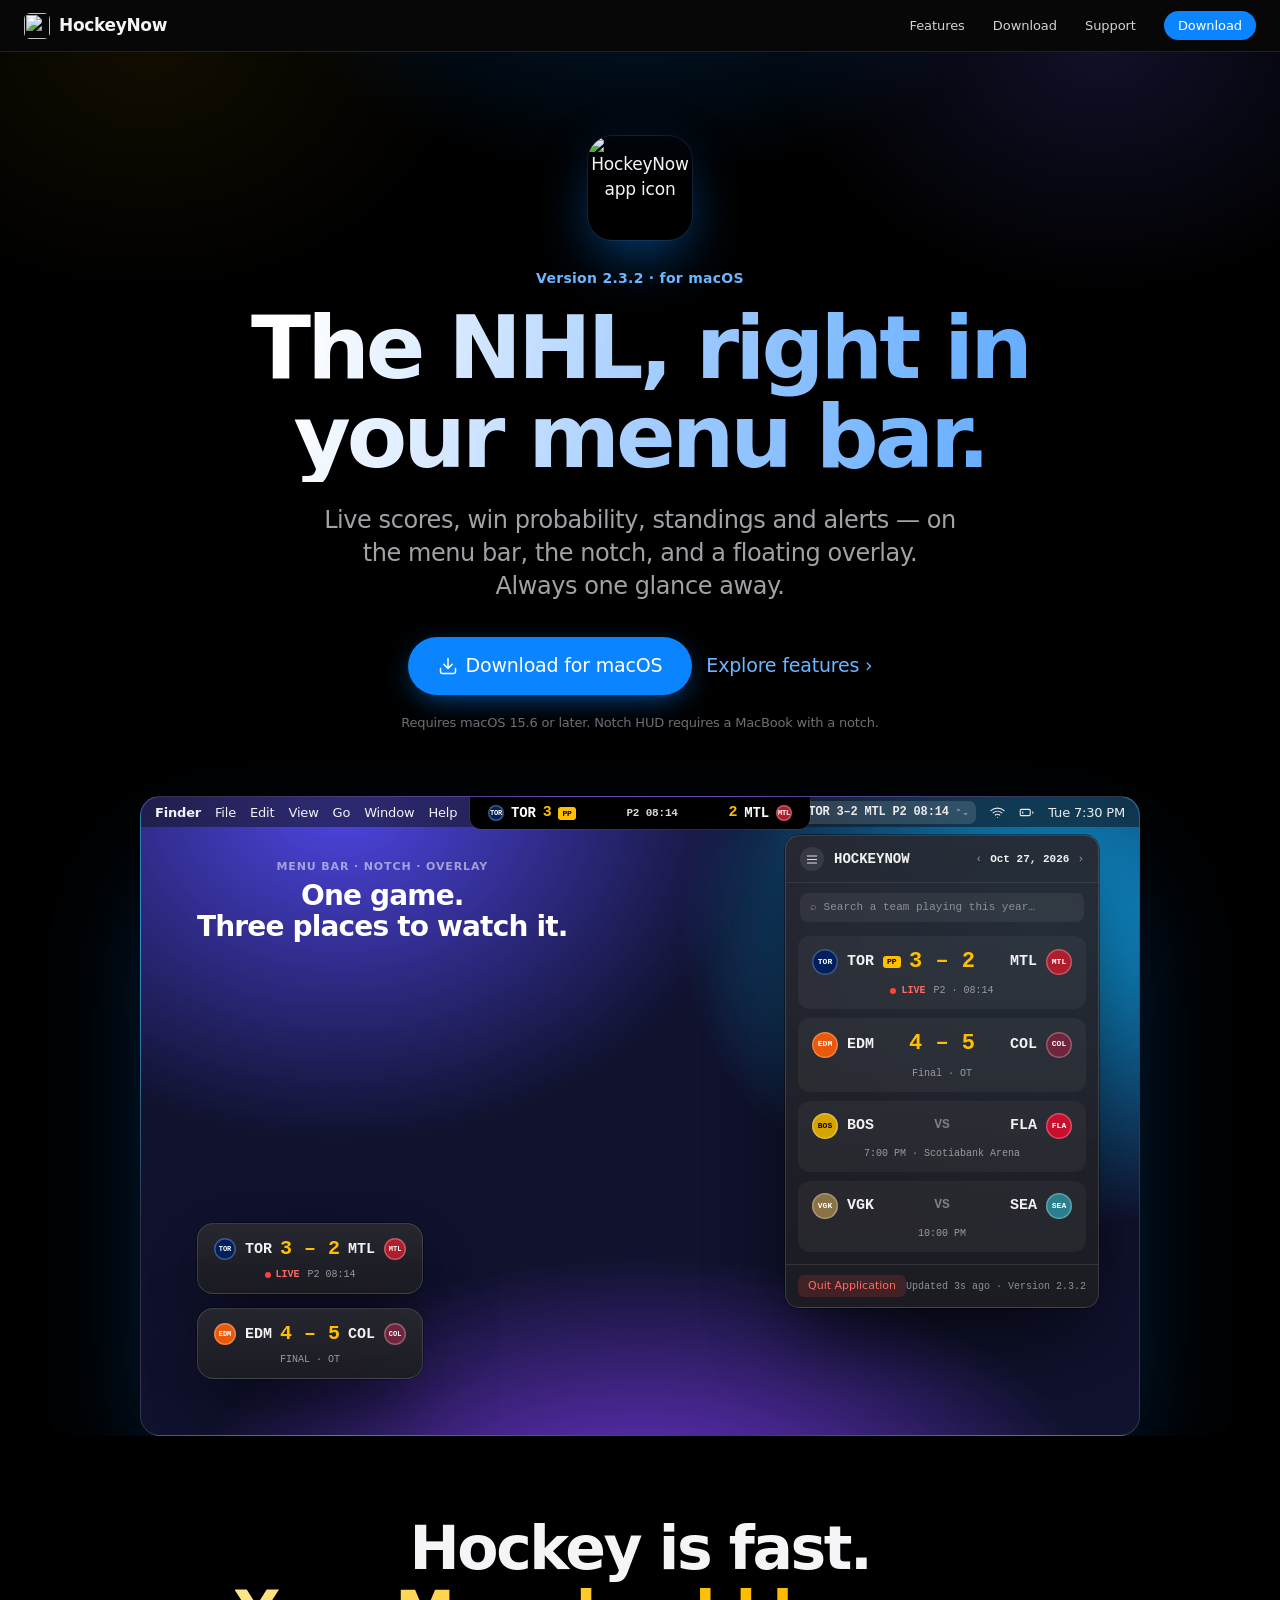
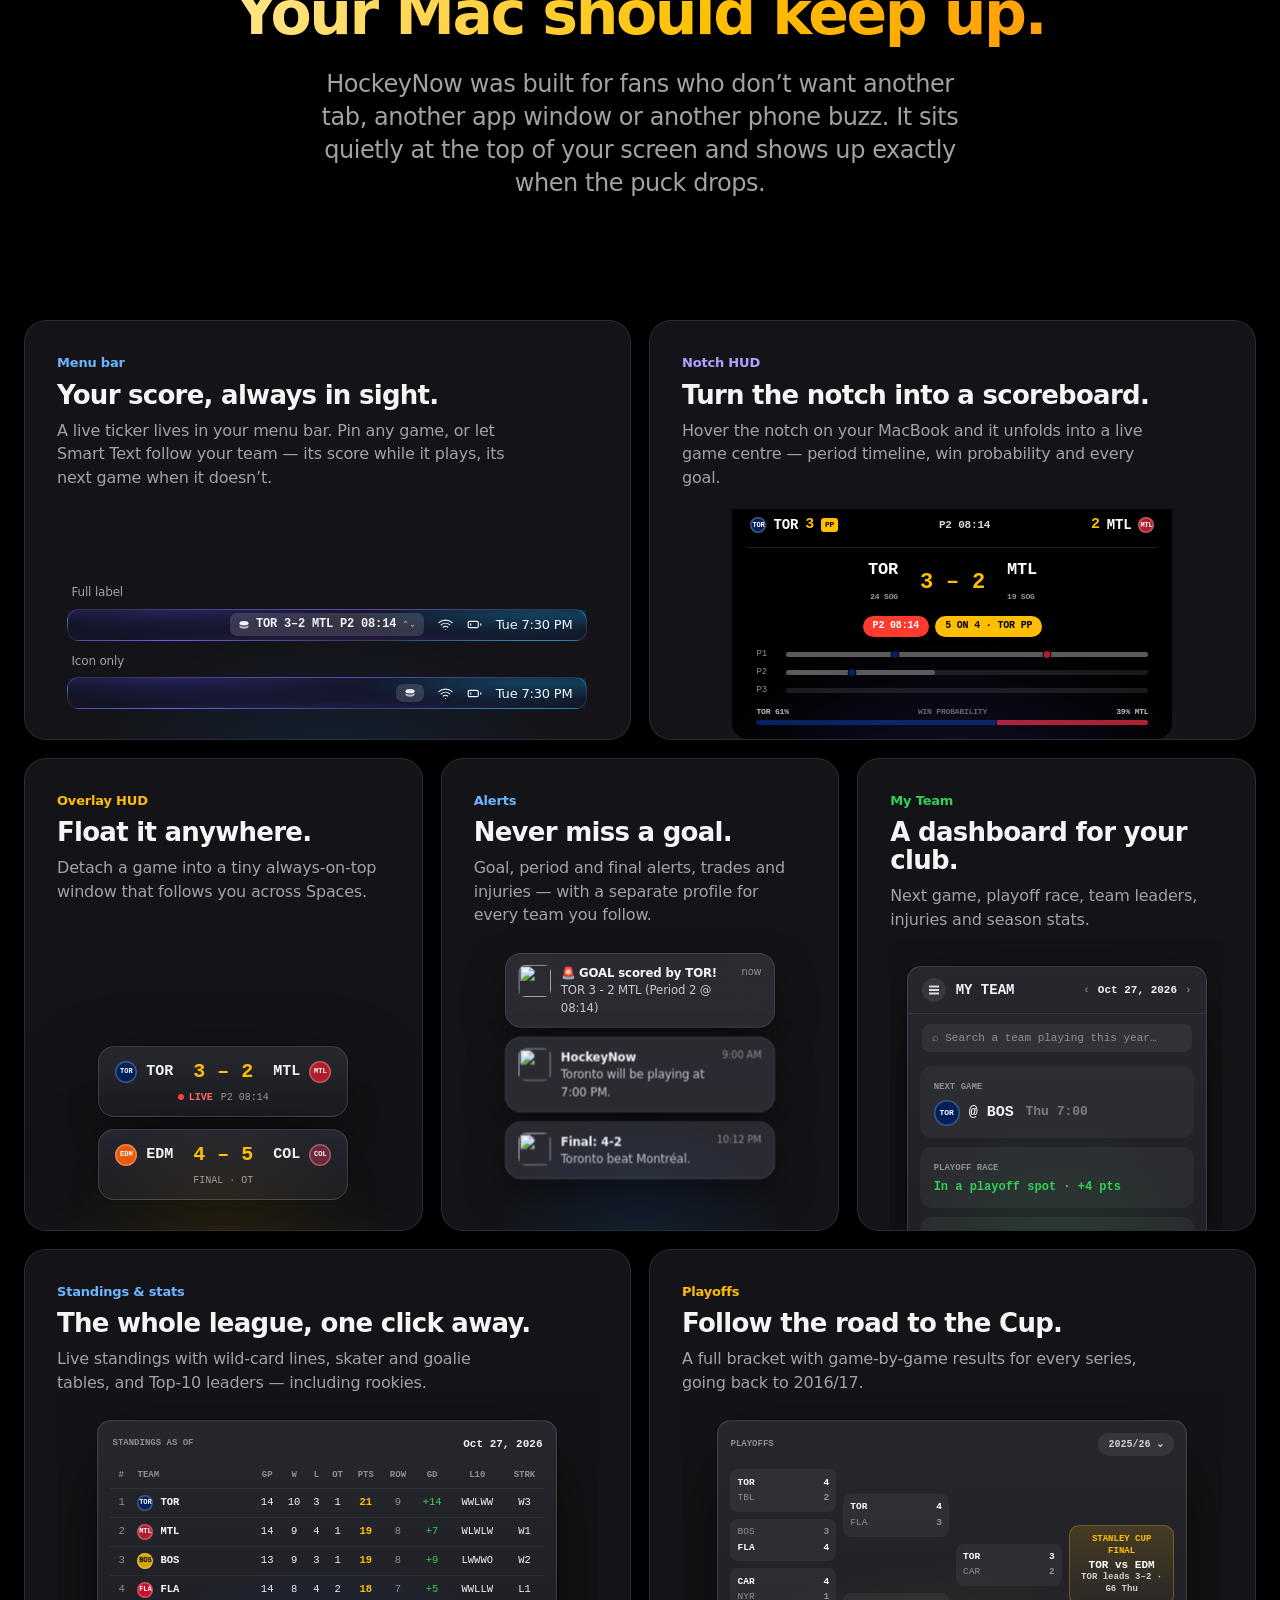
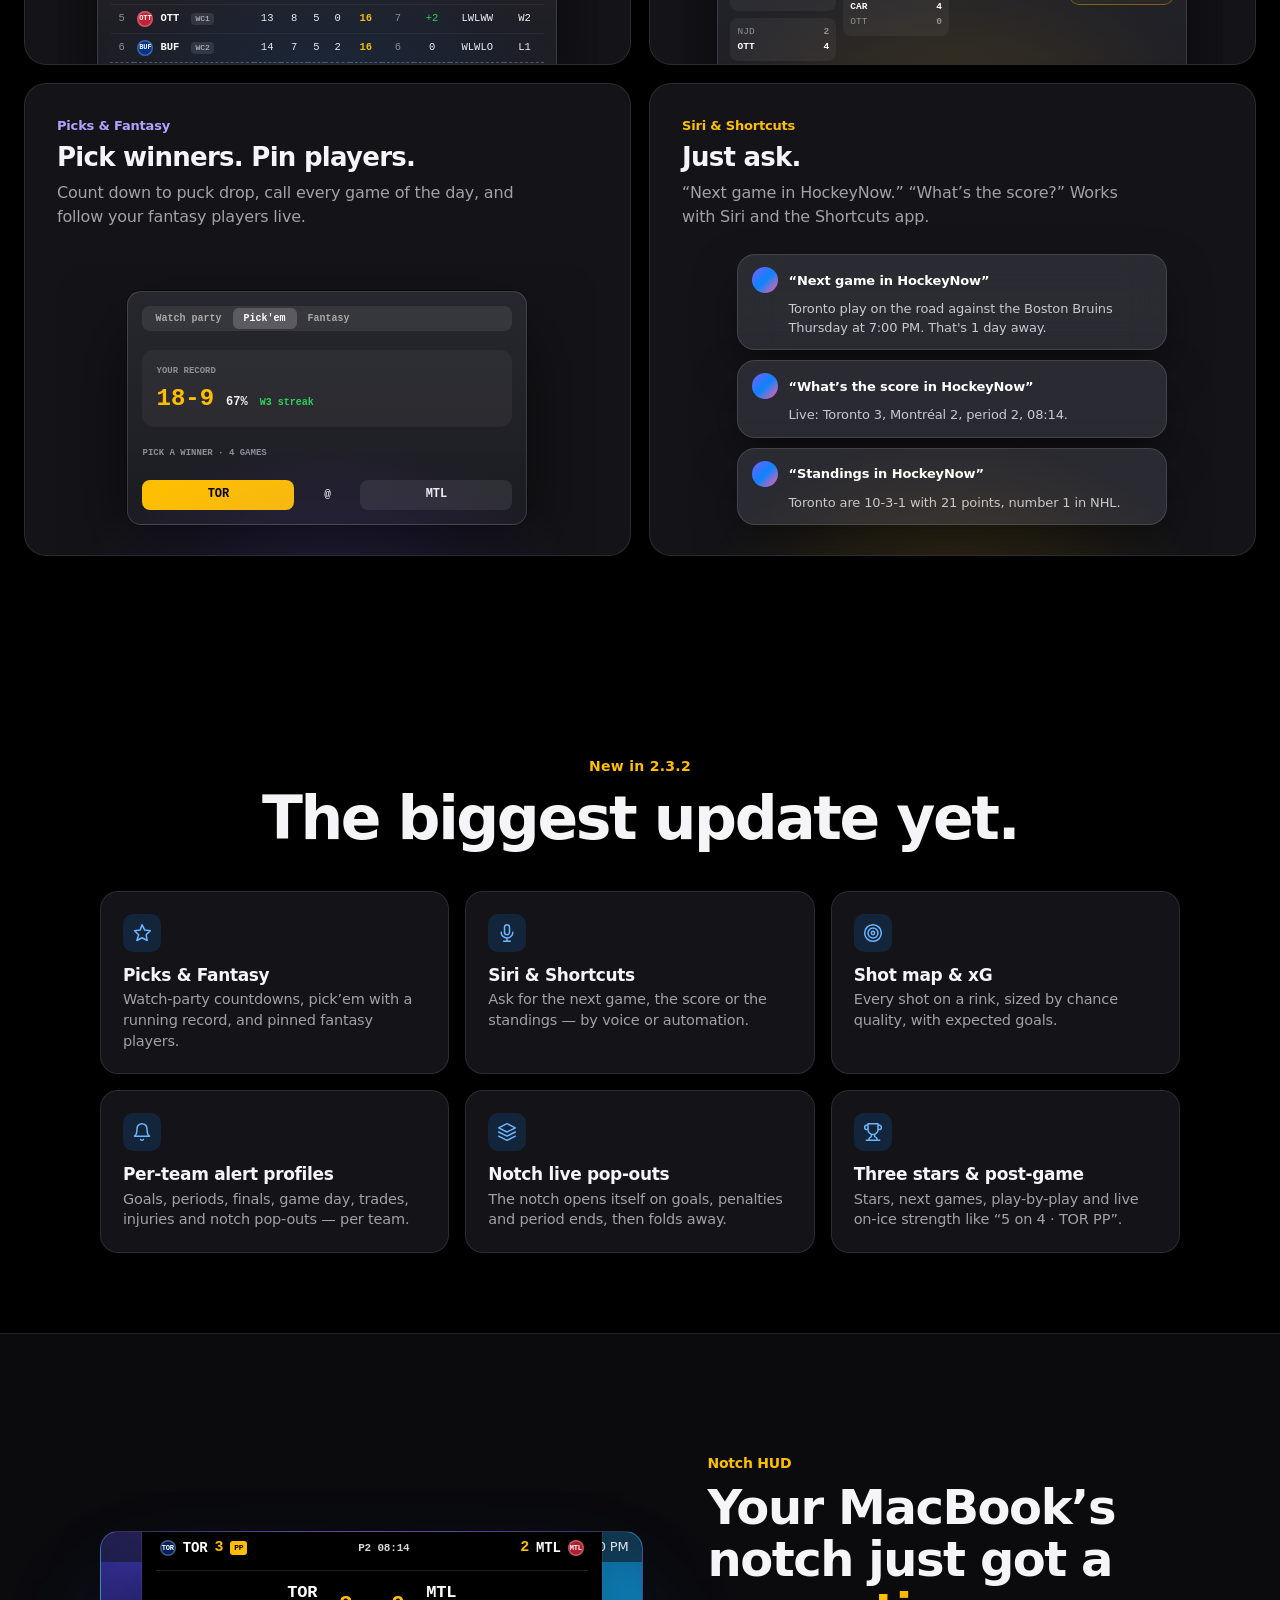
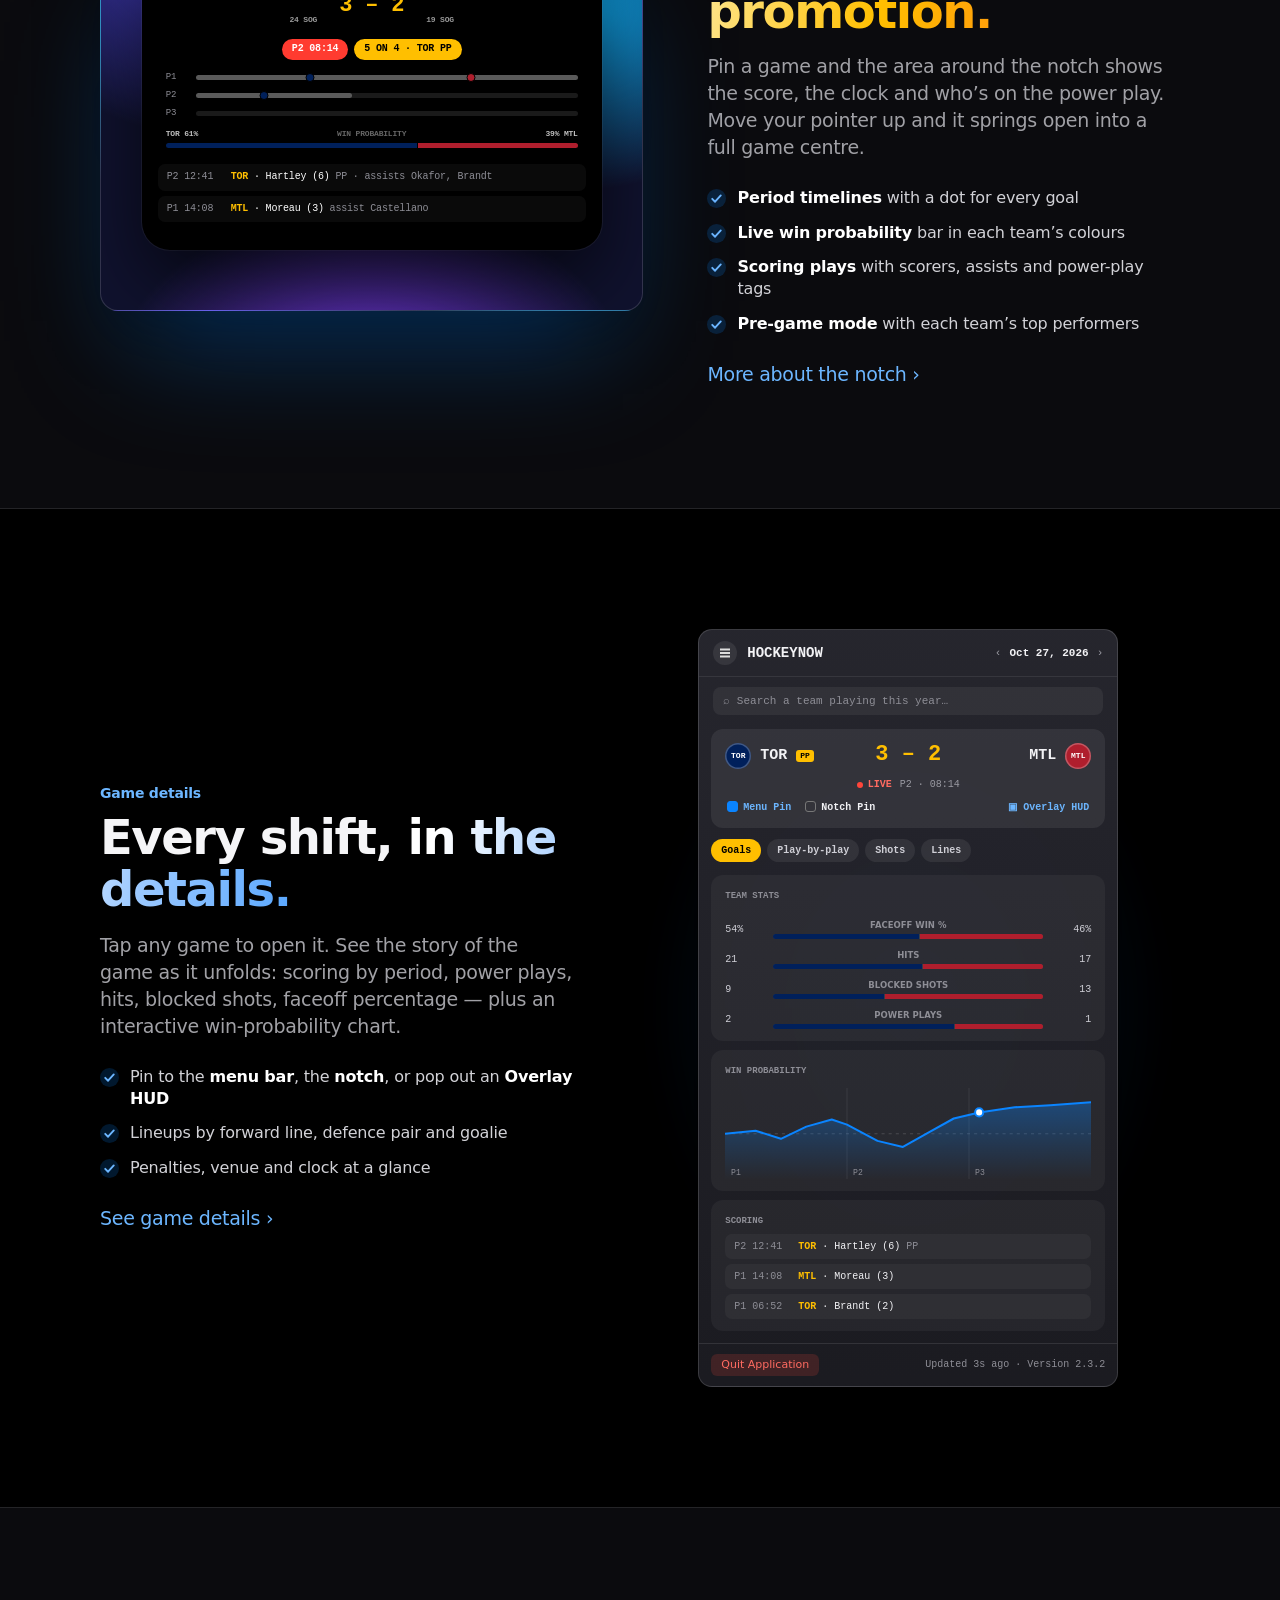
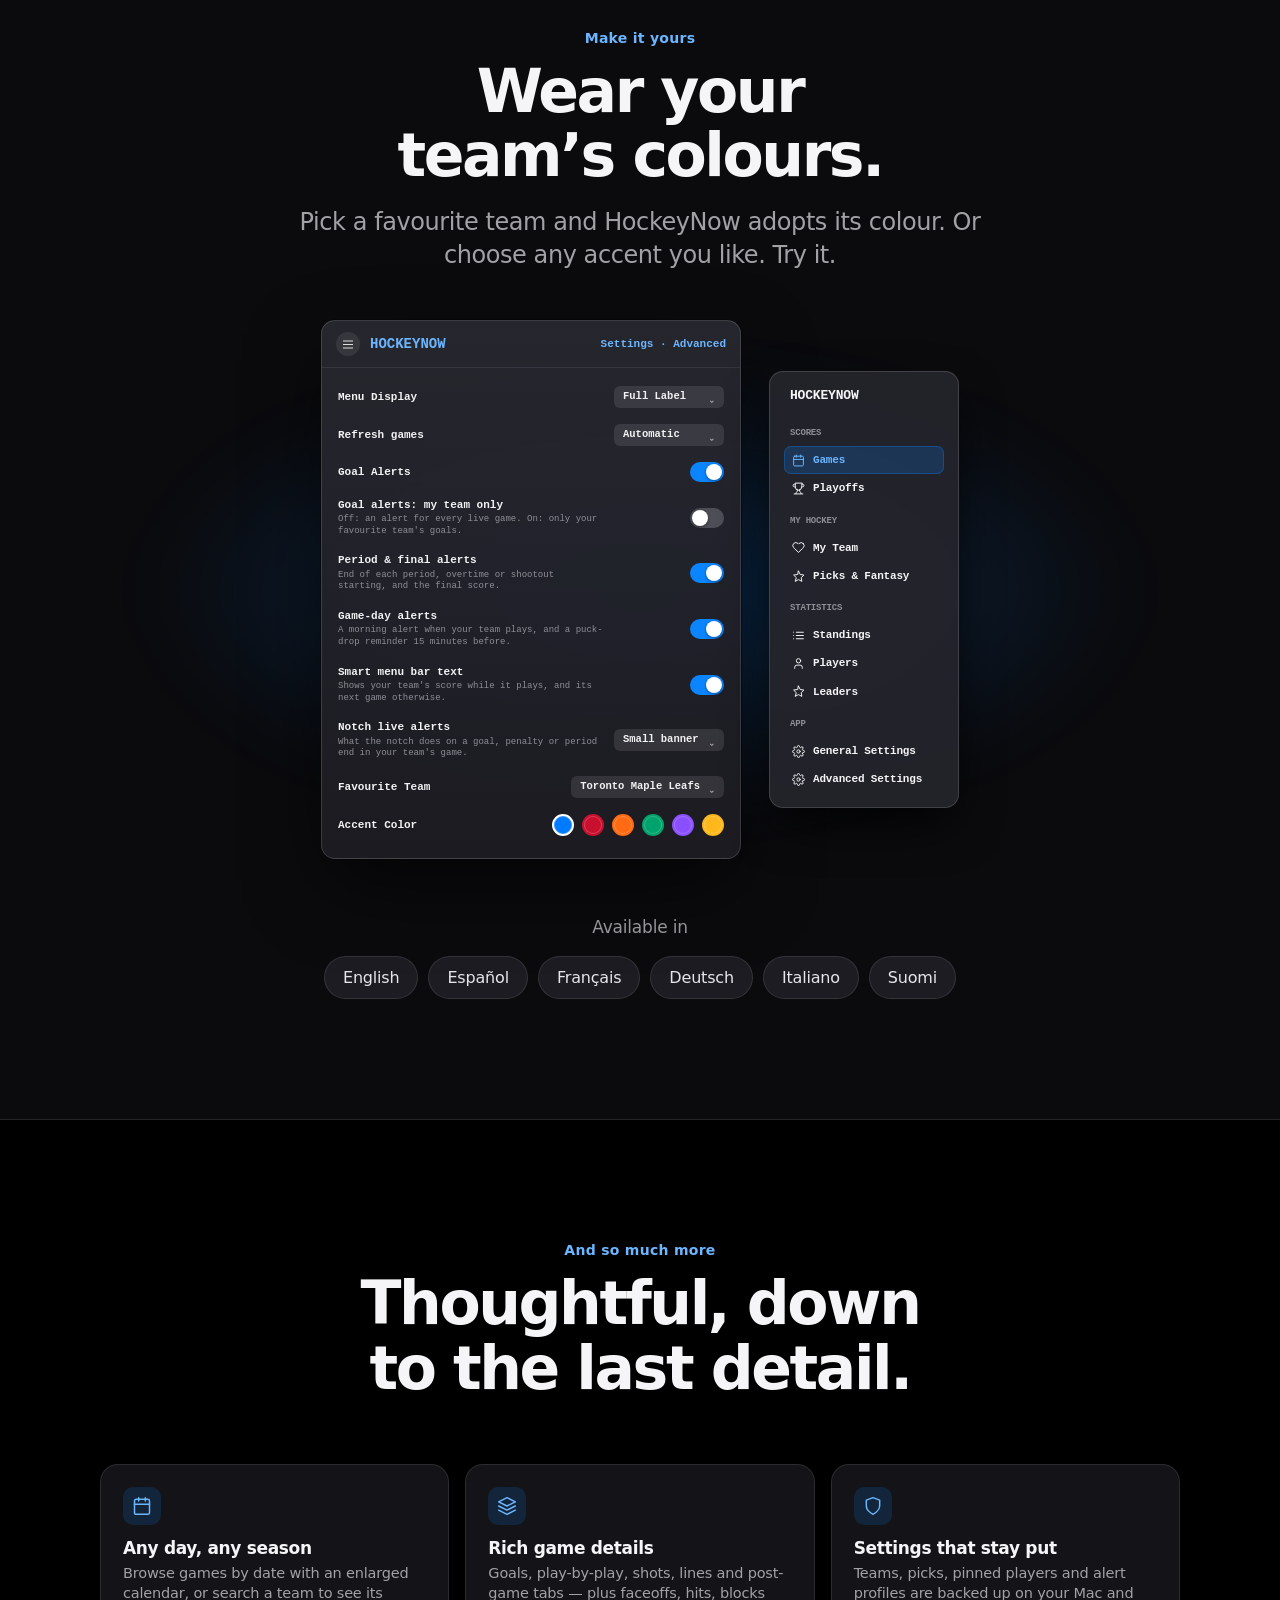
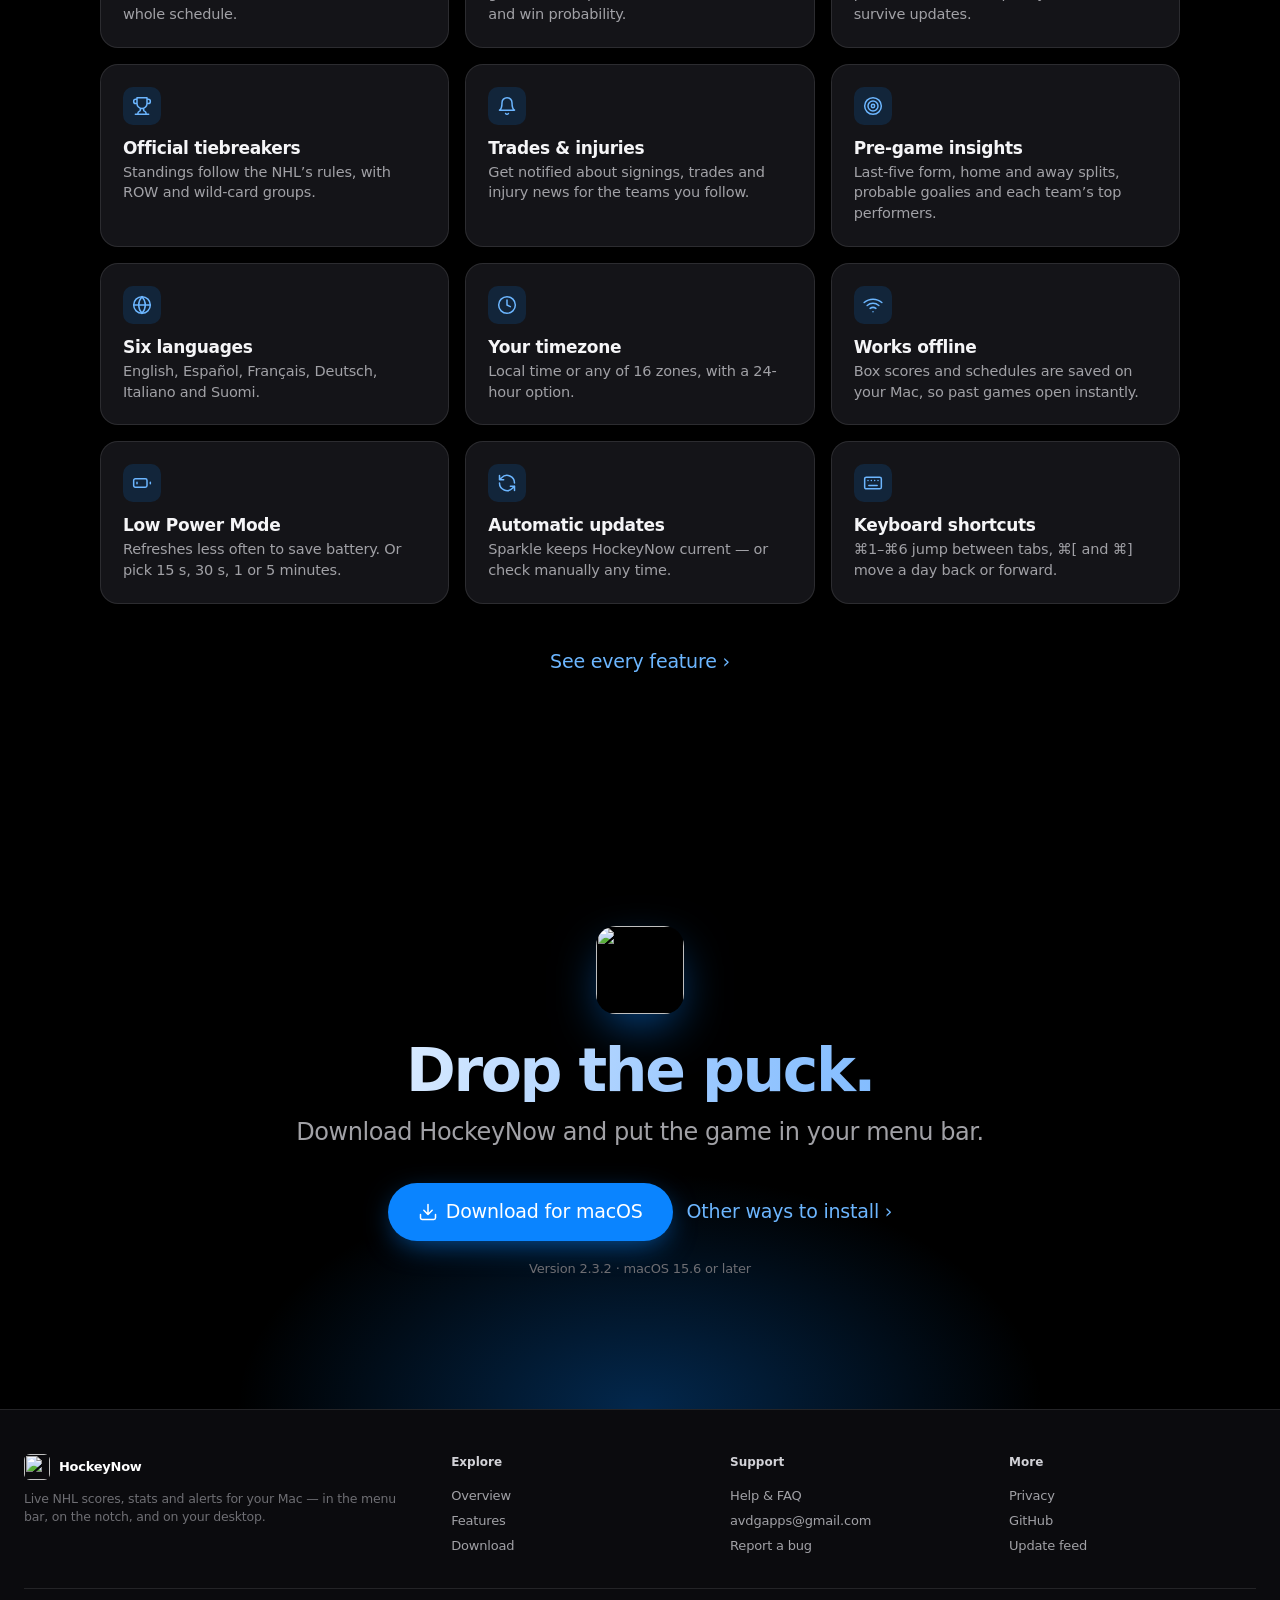
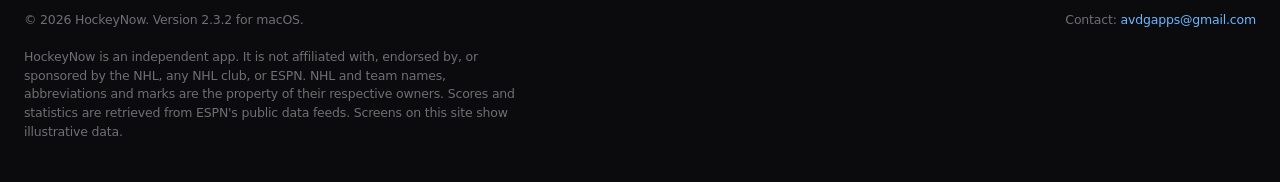
==== commit 66b43274: "Updated website for 2.3.2" ====
--- a/website/index.html
+++ b/website/index.html
@@ -31,7 +31,7 @@
 <section class="hero">
   <img class="app-icon" src="img/icon-1024.png" alt="HockeyNow app icon" width="104" height="104">
   <div class="wrap">
-    <p class="eyebrow">Version <span data-version>2.3.1</span> · for macOS</p>
+    <p class="eyebrow">Version <span data-version>2.3.2</span> · for macOS</p>
     <h1 class="h-xl grad">The NHL, right in your menu bar.</h1>
     <p class="lead">Live scores, win probability, standings and alerts — on the menu bar, the notch, and a floating overlay. Always one glance away.</p>
     <div class="cta-row"><a class="btn btn-primary btn-lg" data-dmg href="downloads/HockeyNow.dmg"><svg width=20 height=20 viewBox="0 0 24 24" fill="none" stroke="currentColor" stroke-width="1.8" stroke-linecap="round" stroke-linejoin="round" aria-hidden="true"><path d="M21 15v4a2 2 0 0 1-2 2H5a2 2 0 0 1-2-2v-4M7 10l5 5 5-5M12 15V3"/></svg>Download for macOS</a><a class="link-arrow" href="features.html">Explore features</a></div>
@@ -43,13 +43,13 @@
     <div style="position:absolute;top:0;left:50%;transform:translateX(-50%);z-index:5">
       <div class="notch" style="width:340px"><div class="top"><div class="l"><span class="puck" style="background:#00205b;color:#fff;width:16px;height:16px;font-size:7px">TOR</span><span>TOR</span><span class="s">3</span><span class="pp">PP</span></div><div class="c">P2 08:14</div><div class="r"><span class="s">2</span><span>MTL</span><span class="puck" style="background:#af1e2d;color:#fff;width:16px;height:16px;font-size:7px">MTL</span></div></div></div>
     </div>
-    <div style="position:absolute;right:40px;top:38px;z-index:4"><div class="win" style="--w:400px"><div class="win-head"><span class="ham"><i></i></span><div><div class="win-title">HOCKEYNOW</div></div><div class="win-date"><b>‹</b><span>Oct 27, 2026</span><b>›</b></div></div><div class="win-search">⌕ Search a team playing this year…</div><div class="win-body"><div class="gcard"><div class="grow"><div class="team"><span class="puck" style="background:#00205b;color:#fff;width:26px;height:26px;font-size:8px">TOR</span>TOR<span class="pp">PP</span></div><span class="score">3 – 2</span><div class="team r">MTL<span class="puck" style="background:#af1e2d;color:#fff;width:26px;height:26px;font-size:8px">MTL</span></div></div><div class="gmeta"><span class="live">LIVE</span><span>P2 · 08:14</span></div></div><div class="gcard"><div class="grow"><div class="team"><span class="puck" style="background:#e8590c;color:#fff;width:26px;height:26px;font-size:8px">EDM</span>EDM</div><span class="score">4 – 5</span><div class="team r">COL<span class="puck" style="background:#6f263d;color:#fff;width:26px;height:26px;font-size:8px">COL</span></div></div><div class="gmeta"><span>Final · OT</span></div></div><div class="gcard"><div class="grow"><div class="team"><span class="puck" style="background:#d6a400;color:#000;width:26px;height:26px;font-size:8px">BOS</span>BOS</div><span class="score dim">VS</span><div class="team r">FLA<span class="puck" style="background:#c8102e;color:#fff;width:26px;height:26px;font-size:8px">FLA</span></div></div><div class="gmeta"><span>7:00 PM · Scotiabank Arena</span></div></div><div class="gcard"><div class="grow"><div class="team"><span class="puck" style="background:#8a7346;color:#fff;width:26px;height:26px;font-size:8px">VGK</span>VGK</div><span class="score dim">VS</span><div class="team r">SEA<span class="puck" style="background:#2a7f8f;color:#fff;width:26px;height:26px;font-size:8px">SEA</span></div></div><div class="gmeta"><span>10:00 PM</span></div></div></div><div class="win-foot"><span class="q">Quit Application</span><span>Updated 3s ago · Version 2.3.1</span></div></div></div>
+    <div style="position:absolute;right:40px;top:38px;z-index:4"><div class="win" style="--w:400px"><div class="win-head"><span class="ham"><i></i></span><div><div class="win-title">HOCKEYNOW</div></div><div class="win-date"><b>‹</b><span>Oct 27, 2026</span><b>›</b></div></div><div class="win-search">⌕ Search a team playing this year…</div><div class="win-body"><div class="gcard"><div class="grow"><div class="team"><span class="puck" style="background:#00205b;color:#fff;width:26px;height:26px;font-size:8px">TOR</span>TOR<span class="pp">PP</span></div><span class="score">3 – 2</span><div class="team r">MTL<span class="puck" style="background:#af1e2d;color:#fff;width:26px;height:26px;font-size:8px">MTL</span></div></div><div class="gmeta"><span class="live">LIVE</span><span>P2 · 08:14</span></div></div><div class="gcard"><div class="grow"><div class="team"><span class="puck" style="background:#e8590c;color:#fff;width:26px;height:26px;font-size:8px">EDM</span>EDM</div><span class="score">4 – 5</span><div class="team r">COL<span class="puck" style="background:#6f263d;color:#fff;width:26px;height:26px;font-size:8px">COL</span></div></div><div class="gmeta"><span>Final · OT</span></div></div><div class="gcard"><div class="grow"><div class="team"><span class="puck" style="background:#d6a400;color:#000;width:26px;height:26px;font-size:8px">BOS</span>BOS</div><span class="score dim">VS</span><div class="team r">FLA<span class="puck" style="background:#c8102e;color:#fff;width:26px;height:26px;font-size:8px">FLA</span></div></div><div class="gmeta"><span>7:00 PM · Scotiabank Arena</span></div></div><div class="gcard"><div class="grow"><div class="team"><span class="puck" style="background:#8a7346;color:#fff;width:26px;height:26px;font-size:8px">VGK</span>VGK</div><span class="score dim">VS</span><div class="team r">SEA<span class="puck" style="background:#2a7f8f;color:#fff;width:26px;height:26px;font-size:8px">SEA</span></div></div><div class="gmeta"><span>10:00 PM</span></div></div></div><div class="win-foot"><span class="q">Quit Application</span><span>Updated 3s ago · Version 2.3.2</span></div></div></div>
     <div style="position:absolute;left:56px;bottom:56px;display:grid;gap:14px"><div class="win" style="--w:290px;border-radius:16px"><div style="padding:12px 16px"><div class="grow"><div class="team"><span class="puck" style="background:#00205b;color:#fff;width:22px;height:22px;font-size:7px">TOR</span>TOR</div><span class="score" style="font-size:20px">3 – 2</span><div class="team r">MTL<span class="puck" style="background:#af1e2d;color:#fff;width:22px;height:22px;font-size:7px">MTL</span></div></div><div class="gmeta" style="margin-top:6px"><span class="live">LIVE</span><span>P2  08:14</span></div></div></div><div class="win" style="--w:290px;border-radius:16px"><div style="padding:12px 16px"><div class="grow"><div class="team"><span class="puck" style="background:#e8590c;color:#fff;width:22px;height:22px;font-size:7px">EDM</span>EDM</div><span class="score" style="font-size:20px">4 – 5</span><div class="team r">COL<span class="puck" style="background:#6f263d;color:#fff;width:22px;height:22px;font-size:7px">COL</span></div></div><div class="gmeta" style="margin-top:6px"><span>FINAL · OT</span></div></div></div></div>
     <div style="position:absolute;left:56px;top:62px;font-family:var(--font);color:rgba(255,255,255,.75);font-size:13px;max-width:380px;line-height:1.45">
       <div style="font-size:11px;letter-spacing:.08em;font-weight:700;opacity:.7">MENU BAR · NOTCH · OVERLAY</div>
       <div style="font-size:28px;font-weight:700;color:#fff;letter-spacing:-.03em;line-height:1.1;margin-top:6px">One game.<br>Three places to watch it.</div>
     </div>
-  </div></div></div></div><div class="hero-mob"><div class="win" style="--w:100%"><div class="win-head"><span class="ham"><i></i></span><div><div class="win-title">HOCKEYNOW</div></div><div class="win-date"><b>‹</b><span>Oct 27, 2026</span><b>›</b></div></div><div class="win-search">⌕ Search a team playing this year…</div><div class="win-body"><div class="gcard"><div class="grow"><div class="team"><span class="puck" style="background:#00205b;color:#fff;width:26px;height:26px;font-size:8px">TOR</span>TOR<span class="pp">PP</span></div><span class="score">3 – 2</span><div class="team r">MTL<span class="puck" style="background:#af1e2d;color:#fff;width:26px;height:26px;font-size:8px">MTL</span></div></div><div class="gmeta"><span class="live">LIVE</span><span>P2 · 08:14</span></div></div><div class="gcard"><div class="grow"><div class="team"><span class="puck" style="background:#e8590c;color:#fff;width:26px;height:26px;font-size:8px">EDM</span>EDM</div><span class="score">4 – 5</span><div class="team r">COL<span class="puck" style="background:#6f263d;color:#fff;width:26px;height:26px;font-size:8px">COL</span></div></div><div class="gmeta"><span>Final · OT</span></div></div><div class="gcard"><div class="grow"><div class="team"><span class="puck" style="background:#d6a400;color:#000;width:26px;height:26px;font-size:8px">BOS</span>BOS</div><span class="score dim">VS</span><div class="team r">FLA<span class="puck" style="background:#c8102e;color:#fff;width:26px;height:26px;font-size:8px">FLA</span></div></div><div class="gmeta"><span>7:00 PM · Scotiabank Arena</span></div></div><div class="gcard"><div class="grow"><div class="team"><span class="puck" style="background:#8a7346;color:#fff;width:26px;height:26px;font-size:8px">VGK</span>VGK</div><span class="score dim">VS</span><div class="team r">SEA<span class="puck" style="background:#2a7f8f;color:#fff;width:26px;height:26px;font-size:8px">SEA</span></div></div><div class="gmeta"><span>10:00 PM</span></div></div></div><div class="win-foot"><span class="q">Quit Application</span><span>Updated 3s ago · Version 2.3.1</span></div></div></div></div>
+  </div></div></div></div><div class="hero-mob"><div class="win" style="--w:100%"><div class="win-head"><span class="ham"><i></i></span><div><div class="win-title">HOCKEYNOW</div></div><div class="win-date"><b>‹</b><span>Oct 27, 2026</span><b>›</b></div></div><div class="win-search">⌕ Search a team playing this year…</div><div class="win-body"><div class="gcard"><div class="grow"><div class="team"><span class="puck" style="background:#00205b;color:#fff;width:26px;height:26px;font-size:8px">TOR</span>TOR<span class="pp">PP</span></div><span class="score">3 – 2</span><div class="team r">MTL<span class="puck" style="background:#af1e2d;color:#fff;width:26px;height:26px;font-size:8px">MTL</span></div></div><div class="gmeta"><span class="live">LIVE</span><span>P2 · 08:14</span></div></div><div class="gcard"><div class="grow"><div class="team"><span class="puck" style="background:#e8590c;color:#fff;width:26px;height:26px;font-size:8px">EDM</span>EDM</div><span class="score">4 – 5</span><div class="team r">COL<span class="puck" style="background:#6f263d;color:#fff;width:26px;height:26px;font-size:8px">COL</span></div></div><div class="gmeta"><span>Final · OT</span></div></div><div class="gcard"><div class="grow"><div class="team"><span class="puck" style="background:#d6a400;color:#000;width:26px;height:26px;font-size:8px">BOS</span>BOS</div><span class="score dim">VS</span><div class="team r">FLA<span class="puck" style="background:#c8102e;color:#fff;width:26px;height:26px;font-size:8px">FLA</span></div></div><div class="gmeta"><span>7:00 PM · Scotiabank Arena</span></div></div><div class="gcard"><div class="grow"><div class="team"><span class="puck" style="background:#8a7346;color:#fff;width:26px;height:26px;font-size:8px">VGK</span>VGK</div><span class="score dim">VS</span><div class="team r">SEA<span class="puck" style="background:#2a7f8f;color:#fff;width:26px;height:26px;font-size:8px">SEA</span></div></div><div class="gmeta"><span>10:00 PM</span></div></div></div><div class="win-foot"><span class="q">Quit Application</span><span>Updated 3s ago · Version 2.3.2</span></div></div></div></div>
 </section>
 
 <section class="sec-tight center"><div class="wrap">
@@ -67,30 +67,41 @@
   <div class="c">P2  08:14</div>
   <div class="r"><span class="s">2</span><span>MTL</span><span class="puck" style="background:#af1e2d;color:#fff;width:16px;height:16px;font-size:7px">MTL</span></div></div>
   <div class="mid"><hr>
-    <div class="big"><span class="n l">TOR<br><small style="font-size:8px;color:var(--amber)">POWER PLAY</small></span><span class="sc">3 – 2</span><span class="n r">MTL</span></div>
-    <div style="padding:10px 24px 0"><div class="period"><span>P1</span><div class="ptrack"><i style="width:100%"></i><b style="left:30%;background:#00205b"></b><b style="left:72%;background:#af1e2d"></b></div></div><div class="period"><span>P2</span><div class="ptrack"><i style="width:41%"></i><b style="left:18%;background:#00205b"></b></div></div><div class="period"><span>P3</span><div class="ptrack"><i style="width:0%"></i></div></div></div>
+    <div class="big"><span class="n l">TOR<br><small style="font-size:8px;color:rgba(255,255,255,.6)">24 SOG</small></span><span class="sc">3 – 2</span><span class="n r">MTL<br><small style="font-size:8px;color:rgba(255,255,255,.6)">19 SOG</small></span></div>
+    <div style="text-align:center;margin-top:8px;display:flex;gap:6px;justify-content:center"><span style="background:#ff3b30;font-size:10px;font-weight:900;padding:3px 10px;border-radius:99px">P2  08:14</span><span style="background:var(--amber);color:#000;font-size:10px;font-weight:900;padding:3px 10px;border-radius:99px">5 ON 4 · TOR PP</span></div>
+    <div style="padding:6px 24px 0"><div class="period"><span>P1</span><div class="ptrack"><i style="width:100%"></i><b style="left:30%;background:#00205b"></b><b style="left:72%;background:#af1e2d"></b></div></div><div class="period"><span>P2</span><div class="ptrack"><i style="width:41%"></i><b style="left:18%;background:#00205b"></b></div></div><div class="period"><span>P3</span><div class="ptrack"><i style="width:0%"></i></div></div></div>
     <div class="wp"><div><span>TOR 61%</span><span style="color:rgba(255,255,255,.4)">WIN PROBABILITY</span><span>39% MTL</span></div><div class="bar"><i style="width:61%;background:#00205b;display:block"></i><i style="flex:1;background:#af1e2d;display:block"></i></div></div>
     <div style="padding:8px 16px 0">
       <div class="play"><span class="t">P2 12:41</span><span><em>TOR</em> · Hartley (6) <s>PP · assists Okafor, Brandt</s></span></div>
       <div class="play"><span class="t">P1 14:08</span><span><em>MTL</em> · Moreau (3) <s>assist Castellano</s></span></div>
     </div>
   </div>
-  <div class="pill">LIVE · 7:00 PM EDT</div>
+  <div class="pill" style="display:none"></div>
 </div></div></div></article>
   <article class="tile t-2 amber reveal"><span class="tag">Overlay HUD</span><h3>Float it anywhere.</h3><p>Detach a game into a tiny always-on-top window that follows you across Spaces.</p>
     <div class="vis" style="padding-bottom:30px;flex-direction:column;gap:12px;align-items:center"><div class="win" style="--w:250px;border-radius:16px"><div style="padding:12px 16px"><div class="grow"><div class="team"><span class="puck" style="background:#00205b;color:#fff;width:22px;height:22px;font-size:7px">TOR</span>TOR</div><span class="score" style="font-size:20px">3 – 2</span><div class="team r">MTL<span class="puck" style="background:#af1e2d;color:#fff;width:22px;height:22px;font-size:7px">MTL</span></div></div><div class="gmeta" style="margin-top:6px"><span class="live">LIVE</span><span>P2  08:14</span></div></div></div><div class="win" style="--w:250px;border-radius:16px"><div style="padding:12px 16px"><div class="grow"><div class="team"><span class="puck" style="background:#e8590c;color:#fff;width:22px;height:22px;font-size:7px">EDM</span>EDM</div><span class="score" style="font-size:20px">4 – 5</span><div class="team r">COL<span class="puck" style="background:#6f263d;color:#fff;width:22px;height:22px;font-size:7px">COL</span></div></div><div class="gmeta" style="margin-top:6px"><span>FINAL · OT</span></div></div></div></div></article>
-  <article class="tile t-2 reveal d1"><span class="tag">Alerts</span><h3>Never miss a goal.</h3><p>Goal alerts, period &amp; final scores, game-day reminders and a puck-drop heads-up.</p>
+  <article class="tile t-2 reveal d1"><span class="tag">Alerts</span><h3>Never miss a goal.</h3><p>Goal, period and final alerts, trades and injuries — with a separate profile for every team you follow.</p>
     <div class="vis" style="padding-bottom:26px"><div style="width:100%;max-width:300px;transform:scale(.9);transform-origin:top center"><div class="toast-stack">
 <div class="toast" style="width:100%"><img src="img/icon-512.png" alt=""><div><b>🚨 GOAL scored by TOR!</b><span>TOR 3 - 2 MTL (Period 2 @ 08:14)</span></div><small>now</small></div>
 <div class="toast" style="width:100%"><img src="img/icon-512.png" alt=""><div><b>HockeyNow</b><span>Toronto will be playing at 7:00 PM.</span></div><small>9:00 AM</small></div>
 <div class="toast" style="width:100%"><img src="img/icon-512.png" alt=""><div><b>Final: 4-2</b><span>Toronto beat Montréal.</span></div><small>10:12 PM</small></div></div></div></div></article>
   <article class="tile t-2 green reveal d2"><span class="tag">My Team</span><h3>A dashboard for your club.</h3><p>Next game, playoff race, team leaders, injuries and season stats.</p>
-    <div class="vis" style="padding-bottom:0;align-items:flex-start;height:290px;overflow:hidden"><div style="width:100%;max-width:300px"><div class="win" style="--w:100%"><div class="win-head"><span class="ham"><i></i></span><div><div class="win-title">MY TEAM</div></div><div class="win-date"><b>‹</b><span>Oct 27, 2026</span><b>›</b></div></div><div class="win-search">⌕ Search a team playing this year…</div><div class="win-body"><div class="gcard"><div class="sect-t">NEXT GAME</div><div class="grow"><div class="team"><span class="puck" style="background:#00205b;color:#fff;width:26px;height:26px;font-size:8px">TOR</span>@ BOS</div><span class="score dim">Thu 7:00</span><div></div></div></div><div class="gcard"><div class="sect-t">PLAYOFF RACE</div><b style="color:var(--green)">In a playoff spot · +4 pts</b></div><div class="gcard"><div class="sect-t">SEASON STATS</div><b>14 GP · 52 GF · 38 GA</b></div></div><div class="win-foot"><span class="q">Quit Application</span><span>Updated 3s ago · Version 2.3.1</span></div></div></div></div></article>
+    <div class="vis" style="padding-bottom:0;align-items:flex-start;height:290px;overflow:hidden"><div style="width:100%;max-width:300px"><div class="win" style="--w:100%"><div class="win-head"><span class="ham"><i></i></span><div><div class="win-title">MY TEAM</div></div><div class="win-date"><b>‹</b><span>Oct 27, 2026</span><b>›</b></div></div><div class="win-search">⌕ Search a team playing this year…</div><div class="win-body"><div class="gcard"><div class="sect-t">NEXT GAME</div><div class="grow"><div class="team"><span class="puck" style="background:#00205b;color:#fff;width:26px;height:26px;font-size:8px">TOR</span>@ BOS</div><span class="score dim">Thu 7:00</span><div></div></div></div><div class="gcard"><div class="sect-t">PLAYOFF RACE</div><b style="color:var(--green)">In a playoff spot · +4 pts</b></div><div class="gcard"><div class="sect-t">SEASON STATS</div><b>14 GP · 52 GF · 38 GA</b></div></div><div class="win-foot"><span class="q">Quit Application</span><span>Updated 3s ago · Version 2.3.2</span></div></div></div></div></article>
   <article class="tile t-3 reveal"><span class="tag">Standings &amp; stats</span><h3>The whole league, one click away.</h3><p>Live standings with wild-card lines, skater and goalie tables, and Top-10 leaders — including rookies.</p>
-    <div class="vis" style="padding-bottom:0;height:270px;overflow:hidden;align-items:flex-start"><div style="width:100%;max-width:460px"><div class="win" style="--w:100%"><div class="win-body" style="padding:12px"><div style="display:flex;justify-content:space-between;align-items:center;padding:4px 2px"><span class="sect-t" style="margin:0">STANDINGS AS OF</span><span style="font-size:11px;font-weight:700">Oct 27, 2026</span></div><table class="tbl"><thead><tr><th>#</th><th>TEAM</th><th>GP</th><th>W</th><th>L</th><th>OT</th><th>PTS</th><th>GD</th><th>L10</th><th>STRK</th></tr></thead><tbody><tr><td>1</td><td><span style="display:inline-flex;align-items:center;gap:7px"><span class="puck" style="background:#00205b;color:#fff;width:16px;height:16px;font-size:7px">TOR</span><b style="color:#fff">TOR</b></span></td><td>14</td><td>10</td><td>3</td><td>1</td><td><b>21</b></td><td><span class="up">+14</span></td><td>WWLWW</td><td>W3</td></tr><tr><td>2</td><td><span style="display:inline-flex;align-items:center;gap:7px"><span class="puck" style="background:#af1e2d;color:#fff;width:16px;height:16px;font-size:7px">MTL</span><b style="color:#fff">MTL</b></span></td><td>14</td><td>9</td><td>4</td><td>1</td><td><b>19</b></td><td><span class="up">+7</span></td><td>WLWLW</td><td>W1</td></tr><tr><td>3</td><td><span style="display:inline-flex;align-items:center;gap:7px"><span class="puck" style="background:#d6a400;color:#000;width:16px;height:16px;font-size:7px">BOS</span><b style="color:#fff">BOS</b></span></td><td>13</td><td>9</td><td>3</td><td>1</td><td><b>19</b></td><td><span class="up">+9</span></td><td>LWWWO</td><td>W2</td></tr><tr><td>4</td><td><span style="display:inline-flex;align-items:center;gap:7px"><span class="puck" style="background:#c8102e;color:#fff;width:16px;height:16px;font-size:7px">FLA</span><b style="color:#fff">FLA</b></span></td><td>14</td><td>8</td><td>4</td><td>2</td><td><b>18</b></td><td><span class="up">+5</span></td><td>WWLLW</td><td>L1</td></tr><tr><td>5</td><td><span style="display:inline-flex;align-items:center;gap:7px"><span class="puck" style="background:#c52032;color:#fff;width:16px;height:16px;font-size:7px">OTT</span><b style="color:#fff">OTT</b><span class="wc">WC1</span></span></td><td>13</td><td>8</td><td>5</td><td>0</td><td><b>16</b></td><td><span class="up">+2</span></td><td>LWLWW</td><td>W2</td></tr><tr><td>6</td><td><span style="display:inline-flex;align-items:center;gap:7px"><span class="puck" style="background:#003087;color:#fff;width:16px;height:16px;font-size:7px">BUF</span><b style="color:#fff">BUF</b><span class="wc">WC2</span></span></td><td>14</td><td>7</td><td>5</td><td>2</td><td><b>16</b></td><td><span class="">0</span></td><td>WLWLO</td><td>L1</td></tr><tr class="cutline"><td>7</td><td><span style="display:inline-flex;align-items:center;gap:7px"><span class="puck" style="background:#0038a8;color:#fff;width:16px;height:16px;font-size:7px">NYR</span><b style="color:#fff">NYR</b></span></td><td>13</td><td>6</td><td>5</td><td>2</td><td><b>14</b></td><td><span class="dn">-3</span></td><td>LLWLL</td><td>L2</td></tr></tbody></table></div></div></div></div></article>
+    <div class="vis" style="padding-bottom:0;height:270px;overflow:hidden;align-items:flex-start"><div style="width:100%;max-width:460px"><div class="win" style="--w:100%"><div class="win-body" style="padding:12px"><div style="display:flex;justify-content:space-between;align-items:center;padding:4px 2px"><span class="sect-t" style="margin:0">STANDINGS AS OF</span><span style="font-size:11px;font-weight:700">Oct 27, 2026</span></div><table class="tbl"><thead><tr><th>#</th><th>TEAM</th><th>GP</th><th>W</th><th>L</th><th>OT</th><th>PTS</th><th>ROW</th><th>GD</th><th>L10</th><th>STRK</th></tr></thead><tbody><tr><td>1</td><td><span style="display:inline-flex;align-items:center;gap:7px"><span class="puck" style="background:#00205b;color:#fff;width:16px;height:16px;font-size:7px">TOR</span><b style="color:#fff">TOR</b></span></td><td>14</td><td>10</td><td>3</td><td>1</td><td><b>21</b></td><td style="color:#8e8e96">9</td><td><span class="up">+14</span></td><td>WWLWW</td><td>W3</td></tr><tr><td>2</td><td><span style="display:inline-flex;align-items:center;gap:7px"><span class="puck" style="background:#af1e2d;color:#fff;width:16px;height:16px;font-size:7px">MTL</span><b style="color:#fff">MTL</b></span></td><td>14</td><td>9</td><td>4</td><td>1</td><td><b>19</b></td><td style="color:#8e8e96">8</td><td><span class="up">+7</span></td><td>WLWLW</td><td>W1</td></tr><tr><td>3</td><td><span style="display:inline-flex;align-items:center;gap:7px"><span class="puck" style="background:#d6a400;color:#000;width:16px;height:16px;font-size:7px">BOS</span><b style="color:#fff">BOS</b></span></td><td>13</td><td>9</td><td>3</td><td>1</td><td><b>19</b></td><td style="color:#8e8e96">8</td><td><span class="up">+9</span></td><td>LWWWO</td><td>W2</td></tr><tr><td>4</td><td><span style="display:inline-flex;align-items:center;gap:7px"><span class="puck" style="background:#c8102e;color:#fff;width:16px;height:16px;font-size:7px">FLA</span><b style="color:#fff">FLA</b></span></td><td>14</td><td>8</td><td>4</td><td>2</td><td><b>18</b></td><td style="color:#8e8e96">7</td><td><span class="up">+5</span></td><td>WWLLW</td><td>L1</td></tr><tr><td>5</td><td><span style="display:inline-flex;align-items:center;gap:7px"><span class="puck" style="background:#c52032;color:#fff;width:16px;height:16px;font-size:7px">OTT</span><b style="color:#fff">OTT</b><span class="wc">WC1</span></span></td><td>13</td><td>8</td><td>5</td><td>0</td><td><b>16</b></td><td style="color:#8e8e96">7</td><td><span class="up">+2</span></td><td>LWLWW</td><td>W2</td></tr><tr><td>6</td><td><span style="display:inline-flex;align-items:center;gap:7px"><span class="puck" style="background:#003087;color:#fff;width:16px;height:16px;font-size:7px">BUF</span><b style="color:#fff">BUF</b><span class="wc">WC2</span></span></td><td>14</td><td>7</td><td>5</td><td>2</td><td><b>16</b></td><td style="color:#8e8e96">6</td><td><span class="">0</span></td><td>WLWLO</td><td>L1</td></tr><tr class="cutline"><td>7</td><td><span style="display:inline-flex;align-items:center;gap:7px"><span class="puck" style="background:#0038a8;color:#fff;width:16px;height:16px;font-size:7px">NYR</span><b style="color:#fff">NYR</b></span></td><td>13</td><td>6</td><td>5</td><td>2</td><td><b>14</b></td><td style="color:#8e8e96">5</td><td><span class="dn">-3</span></td><td>LLWLL</td><td>L2</td></tr></tbody></table></div></div></div></div></article>
   <article class="tile t-3 amber reveal d1"><span class="tag">Playoffs</span><h3>Follow the road to the Cup.</h3><p>A full bracket with game-by-game results for every series, going back to 2016/17.</p>
     <div class="vis" style="padding-bottom:0;height:270px;overflow:hidden;align-items:flex-start"><div style="width:100%;max-width:470px"><div class="win" style="--w:100%"><div class="win-body" style="padding:12px"><div style="display:flex;justify-content:space-between;align-items:center"><span class="sect-t" style="margin:0">PLAYOFFS</span><span class="chip">2025/26 ⌄</span></div><div class="bracket"><div class="bcol"><div class="series"><div class="w"><span>TOR</span><i>4</i></div><div class=""><span>TBL</span><i>2</i></div></div><div class="series"><div class=""><span>BOS</span><i>3</i></div><div class="w"><span>FLA</span><i>4</i></div></div><div class="series"><div class="w"><span>CAR</span><i>4</i></div><div class=""><span>NYR</span><i>1</i></div></div><div class="series"><div class=""><span>NJD</span><i>2</i></div><div class="w"><span>OTT</span><i>4</i></div></div></div><div class="bcol"><div class="series"><div class="w"><span>TOR</span><i>4</i></div><div class=""><span>FLA</span><i>3</i></div></div><div class="series"><div class="w"><span>CAR</span><i>4</i></div><div class=""><span>OTT</span><i>0</i></div></div></div><div class="bcol"><div class="series"><div class="w"><span>TOR</span><i>3</i></div><div class=""><span>CAR</span><i>2</i></div></div></div><div class="bcol"><div class="cup">STANLEY CUP FINAL<br><span style="font-size:11px;color:#fff;font-weight:800">TOR vs EDM</span><br><span style="color:#cfcfd6;font-weight:600">TOR leads 3–2 · G6 Thu</span></div></div></div><div class="series" style="padding:8px 10px"><div class="w"><span>TOR vs EDM</span><i>3–2</i></div><div style="font-weight:500"><span>G1 TOR 4 @ EDM 2</span><span></span></div><div style="font-weight:500"><span>G2 TOR 2 @ EDM 3 <em style="color:orange;font-style:normal">OT</em></span><span></span></div><div style="font-weight:500"><span>G3 EDM 1 @ TOR 3</span><span></span></div></div></div></div></div></div></article>
+
+  <article class="tile t-3 violet reveal"><span class="tag">Picks &amp; Fantasy</span><h3>Pick winners. Pin players.</h3><p>Count down to puck drop, call every game of the day, and follow your fantasy players live.</p>
+    <div class="vis" style="padding-bottom:0;height:290px;overflow:hidden;align-items:flex-start"><div style="width:100%;max-width:400px"><div class="win" style="--w:100%"><div class="win-body" style="padding:14px"><div class="seg"><span>Watch party</span><span class="on">Pick'em</span><span>Fantasy</span></div><div class="gcard" style="margin-top:10px"><div class="sect-t">YOUR RECORD</div><div style="display:flex;align-items:baseline;gap:12px"><span class="score" style="font-size:24px">18-9</span><b>67%</b><span style="color:var(--green);font-size:10px;font-weight:800">W3 streak</span></div></div><div class="sect-t" style="margin-top:12px">PICK A WINNER · 4 GAMES</div><div style="display:flex;gap:8px;margin-top:6px"><span style="flex:1;text-align:center;padding:7px;border-radius:8px;background:var(--amber);color:#000;font-weight:800">TOR</span><span style="width:50px;text-align:center;font-size:11px;font-weight:700;padding-top:7px">@</span><span style="flex:1;text-align:center;padding:7px;border-radius:8px;background:rgba(255,255,255,.08);font-weight:800">MTL</span></div></div></div></div></div></article>
+  <article class="tile t-3 amber reveal d1"><span class="tag">Siri &amp; Shortcuts</span><h3>Just ask.</h3><p>“Next game in HockeyNow.” “What’s the score?” Works with Siri and the Shortcuts app.</p>
+    <div class="vis" style="padding-bottom:30px"><div style="width:100%;max-width:430px"><div class="toast-stack" style="width:100%;max-width:430px"><div class="toast" style="width:100%;flex-direction:column;gap:6px"><div style="display:flex;gap:10px;align-items:center"><span style="width:26px;height:26px;border-radius:50%;background:linear-gradient(135deg,#7c5cff,#0a84ff,#ff5ea3);flex:none"></span><b style="font-weight:600;color:#fff">“Next game in HockeyNow”</b></div><span style="padding-left:36px">Toronto play on the road against the Boston Bruins Thursday at 7:00 PM. That's 1 day away.</span></div><div class="toast" style="width:100%;flex-direction:column;gap:6px"><div style="display:flex;gap:10px;align-items:center"><span style="width:26px;height:26px;border-radius:50%;background:linear-gradient(135deg,#7c5cff,#0a84ff,#ff5ea3);flex:none"></span><b style="font-weight:600;color:#fff">“What’s the score in HockeyNow”</b></div><span style="padding-left:36px">Live: Toronto 3, Montréal 2, period 2, 08:14.</span></div><div class="toast" style="width:100%;flex-direction:column;gap:6px"><div style="display:flex;gap:10px;align-items:center"><span style="width:26px;height:26px;border-radius:50%;background:linear-gradient(135deg,#7c5cff,#0a84ff,#ff5ea3);flex:none"></span><b style="font-weight:600;color:#fff">“Standings in HockeyNow”</b></div><span style="padding-left:36px">Toronto are 10-3-1 with 21 points, number 1 in NHL.</span></div></div></div></div></article>
 </div></div></section>
+
+<section class="sec-tight"><div class="wrap">
+  <div class="sec-head" style="margin-bottom:40px"><p class="eyebrow amber">New in <span data-version>2.3.2</span></p><h2 class="h-lg">The biggest update yet.</h2></div>
+  <div class="mini-grid c3"><a class="mini reveal" href="features.html#picks" style="color:inherit;display:block"><div class="ic"><svg viewBox="0 0 24 24" fill="none" stroke="currentColor" stroke-width="1.8" stroke-linecap="round" stroke-linejoin="round" aria-hidden="true"><path d="m12 2 3.1 6.3 6.9 1-5 4.9 1.2 6.8-6.2-3.3-6.2 3.3L8 14.2 3 9.3l6.9-1z"/></svg></div><h4>Picks &amp; Fantasy</h4><p>Watch-party countdowns, pick’em with a running record, and pinned fantasy players.</p></a><a class="mini reveal" href="features.html#shortcuts" style="color:inherit;display:block"><div class="ic"><svg viewBox="0 0 24 24" fill="none" stroke="currentColor" stroke-width="1.8" stroke-linecap="round" stroke-linejoin="round" aria-hidden="true"><rect x="9" y="2" width="6" height="12" rx="3"/><path d="M5 11a7 7 0 0 0 14 0M12 18v4M8 22h8"/></svg></div><h4>Siri &amp; Shortcuts</h4><p>Ask for the next game, the score or the standings — by voice or automation.</p></a><a class="mini reveal" href="features.html#shots" style="color:inherit;display:block"><div class="ic"><svg viewBox="0 0 24 24" fill="none" stroke="currentColor" stroke-width="1.8" stroke-linecap="round" stroke-linejoin="round" aria-hidden="true"><circle cx="12" cy="12" r="10"/><circle cx="12" cy="12" r="6"/><circle cx="12" cy="12" r="2"/></svg></div><h4>Shot map &amp; xG</h4><p>Every shot on a rink, sized by chance quality, with expected goals.</p></a><a class="mini reveal" href="features.html#alerts" style="color:inherit;display:block"><div class="ic"><svg viewBox="0 0 24 24" fill="none" stroke="currentColor" stroke-width="1.8" stroke-linecap="round" stroke-linejoin="round" aria-hidden="true"><path d="M6 8a6 6 0 1 1 12 0c0 7 3 9 3 9H3s3-2 3-9"/><path d="M10.3 21a1.94 1.94 0 0 0 3.4 0"/></svg></div><h4>Per-team alert profiles</h4><p>Goals, periods, finals, game day, trades, injuries and notch pop-outs — per team.</p></a><a class="mini reveal" href="features.html#notch" style="color:inherit;display:block"><div class="ic"><svg viewBox="0 0 24 24" fill="none" stroke="currentColor" stroke-width="1.8" stroke-linecap="round" stroke-linejoin="round" aria-hidden="true"><path d="m12 2 10 5-10 5L2 7zM2 17l10 5 10-5M2 12l10 5 10-5"/></svg></div><h4>Notch live pop-outs</h4><p>The notch opens itself on goals, penalties and period ends, then folds away.</p></a><a class="mini reveal" href="features.html#postgame" style="color:inherit;display:block"><div class="ic"><svg viewBox="0 0 24 24" fill="none" stroke="currentColor" stroke-width="1.8" stroke-linecap="round" stroke-linejoin="round" aria-hidden="true"><path d="M6 9H4.5a2.5 2.5 0 0 1 0-5H6M18 9h1.5a2.5 2.5 0 0 0 0-5H18M4 22h16M10 14.7V17c0 .6-.5 1-1 1.2-1.2.5-2 1.7-2 3M14 14.7V17c0 .6.5 1 1 1.2 1.2.5 2 1.7 2 3M18 2H6v7a6 6 0 0 0 12 0z"/></svg></div><h4>Three stars &amp; post-game</h4><p>Stars, next games, play-by-play and live on-ice strength like “5 on 4 · TOR PP”.</p></a></div>
+</div></section>
 
 <section class="sec band"><div class="wrap">
   <div class="frow flip" style="border:0;padding:0">
@@ -99,15 +110,16 @@
   <div class="c">P2  08:14</div>
   <div class="r"><span class="s">2</span><span>MTL</span><span class="puck" style="background:#af1e2d;color:#fff;width:16px;height:16px;font-size:7px">MTL</span></div></div>
   <div class="mid"><hr>
-    <div class="big"><span class="n l">TOR<br><small style="font-size:8px;color:var(--amber)">POWER PLAY</small></span><span class="sc">3 – 2</span><span class="n r">MTL</span></div>
-    <div style="padding:10px 24px 0"><div class="period"><span>P1</span><div class="ptrack"><i style="width:100%"></i><b style="left:30%;background:#00205b"></b><b style="left:72%;background:#af1e2d"></b></div></div><div class="period"><span>P2</span><div class="ptrack"><i style="width:41%"></i><b style="left:18%;background:#00205b"></b></div></div><div class="period"><span>P3</span><div class="ptrack"><i style="width:0%"></i></div></div></div>
+    <div class="big"><span class="n l">TOR<br><small style="font-size:8px;color:rgba(255,255,255,.6)">24 SOG</small></span><span class="sc">3 – 2</span><span class="n r">MTL<br><small style="font-size:8px;color:rgba(255,255,255,.6)">19 SOG</small></span></div>
+    <div style="text-align:center;margin-top:8px;display:flex;gap:6px;justify-content:center"><span style="background:#ff3b30;font-size:10px;font-weight:900;padding:3px 10px;border-radius:99px">P2  08:14</span><span style="background:var(--amber);color:#000;font-size:10px;font-weight:900;padding:3px 10px;border-radius:99px">5 ON 4 · TOR PP</span></div>
+    <div style="padding:6px 24px 0"><div class="period"><span>P1</span><div class="ptrack"><i style="width:100%"></i><b style="left:30%;background:#00205b"></b><b style="left:72%;background:#af1e2d"></b></div></div><div class="period"><span>P2</span><div class="ptrack"><i style="width:41%"></i><b style="left:18%;background:#00205b"></b></div></div><div class="period"><span>P3</span><div class="ptrack"><i style="width:0%"></i></div></div></div>
     <div class="wp"><div><span>TOR 61%</span><span style="color:rgba(255,255,255,.4)">WIN PROBABILITY</span><span>39% MTL</span></div><div class="bar"><i style="width:61%;background:#00205b;display:block"></i><i style="flex:1;background:#af1e2d;display:block"></i></div></div>
     <div style="padding:8px 16px 0">
       <div class="play"><span class="t">P2 12:41</span><span><em>TOR</em> · Hartley (6) <s>PP · assists Okafor, Brandt</s></span></div>
       <div class="play"><span class="t">P1 14:08</span><span><em>MTL</em> · Moreau (3) <s>assist Castellano</s></span></div>
     </div>
   </div>
-  <div class="pill">LIVE · 7:00 PM EDT</div>
+  <div class="pill" style="display:none"></div>
 </div></div></div></div></div>
     <div class="ftext"><p class="eyebrow amber">Notch HUD</p><h2>Your MacBook’s notch just got a <span class="grad-amber">promotion.</span></h2>
       <p>Pin a game and the area around the notch shows the score, the clock and who’s on the power play. Move your pointer up and it springs open into a full game centre.</p>
@@ -122,27 +134,27 @@
       <p>Tap any game to open it. See the story of the game as it unfolds: scoring by period, power plays, hits, blocked shots, faceoff percentage — plus an interactive win-probability chart.</p>
       <ul class="checks"><li>Pin to the <b>menu bar</b>, the <b>notch</b>, or pop out an <b>Overlay HUD</b></li><li>Lineups by forward line, defence pair and goalie</li><li>Penalties, venue and clock at a glance</li></ul>
       <p style="margin-top:26px"><a class="link-arrow" href="features.html#details">See game details</a></p></div>
-    <div class="fvis"><div class="glow"></div><div class="win" style="--w:420px"><div class="win-head"><span class="ham"><i></i></span><div><div class="win-title">HOCKEYNOW</div></div><div class="win-date"><b>‹</b><span>Oct 27, 2026</span><b>›</b></div></div><div class="win-search">⌕ Search a team playing this year…</div><div class="win-body"><div class="gcard open"><div class="grow"><div class="team"><span class="puck" style="background:#00205b;color:#fff;width:26px;height:26px;font-size:8px">TOR</span>TOR<span class="pp">PP</span></div><span class="score">3 – 2</span><div class="team r">MTL<span class="puck" style="background:#af1e2d;color:#fff;width:26px;height:26px;font-size:8px">MTL</span></div></div><div class="gmeta"><span class="live">LIVE</span><span>P2 · 08:14</span></div><div class="pins"><span class="on"><i class="cbx on"></i>Menu Pin</span><span><i class="cbx"></i>Notch Pin</span><span class="r">▣ Overlay HUD</span></div></div><div class="gcard"><div class="sect-t">TEAM STATS</div><div class="stat-block"><div class="statbar"><span>54%</span><div><div class="lbl">FACEOFF WIN %</div><div class="sb-track"><i style="width:54%;background:#00205b"></i><i style="flex:1;background:#af1e2d"></i></div></div><span>46%</span></div></div><div class="stat-block"><div class="statbar"><span>21</span><div><div class="lbl">HITS</div><div class="sb-track"><i style="width:55%;background:#00205b"></i><i style="flex:1;background:#af1e2d"></i></div></div><span>17</span></div></div><div class="stat-block"><div class="statbar"><span>9</span><div><div class="lbl">BLOCKED SHOTS</div><div class="sb-track"><i style="width:41%;background:#00205b"></i><i style="flex:1;background:#af1e2d"></i></div></div><span>13</span></div></div><div class="stat-block"><div class="statbar"><span>2</span><div><div class="lbl">POWER PLAYS</div><div class="sb-track"><i style="width:67%;background:#00205b"></i><i style="flex:1;background:#af1e2d"></i></div></div><span>1</span></div></div></div><div class="gcard"><div class="sect-t">WIN PROBABILITY</div><svg viewBox="0 0 360 90" style="width:100%;margin-top:10px" aria-label="Win probability chart">
+    <div class="fvis"><div class="glow"></div><div class="win" style="--w:420px"><div class="win-head"><span class="ham"><i></i></span><div><div class="win-title">HOCKEYNOW</div></div><div class="win-date"><b>‹</b><span>Oct 27, 2026</span><b>›</b></div></div><div class="win-search">⌕ Search a team playing this year…</div><div class="win-body"><div class="gcard open"><div class="grow"><div class="team"><span class="puck" style="background:#00205b;color:#fff;width:26px;height:26px;font-size:8px">TOR</span>TOR<span class="pp">PP</span></div><span class="score">3 – 2</span><div class="team r">MTL<span class="puck" style="background:#af1e2d;color:#fff;width:26px;height:26px;font-size:8px">MTL</span></div></div><div class="gmeta"><span class="live">LIVE</span><span>P2 · 08:14</span></div><div class="pins"><span class="on"><i class="cbx on"></i>Menu Pin</span><span><i class="cbx"></i>Notch Pin</span><span class="r">▣ Overlay HUD</span></div></div><div class="chips" style="margin:2px 0 4px"><span class="chip on">Goals</span><span class="chip">Play-by-play</span><span class="chip">Shots</span><span class="chip">Lines</span></div><div class="gcard"><div class="sect-t">TEAM STATS</div><div class="stat-block"><div class="statbar"><span>54%</span><div><div class="lbl">FACEOFF WIN %</div><div class="sb-track"><i style="width:54%;background:#00205b"></i><i style="flex:1;background:#af1e2d"></i></div></div><span>46%</span></div></div><div class="stat-block"><div class="statbar"><span>21</span><div><div class="lbl">HITS</div><div class="sb-track"><i style="width:55%;background:#00205b"></i><i style="flex:1;background:#af1e2d"></i></div></div><span>17</span></div></div><div class="stat-block"><div class="statbar"><span>9</span><div><div class="lbl">BLOCKED SHOTS</div><div class="sb-track"><i style="width:41%;background:#00205b"></i><i style="flex:1;background:#af1e2d"></i></div></div><span>13</span></div></div><div class="stat-block"><div class="statbar"><span>2</span><div><div class="lbl">POWER PLAYS</div><div class="sb-track"><i style="width:67%;background:#00205b"></i><i style="flex:1;background:#af1e2d"></i></div></div><span>1</span></div></div></div><div class="gcard"><div class="sect-t">WIN PROBABILITY</div><svg viewBox="0 0 360 90" style="width:100%;margin-top:10px" aria-label="Win probability chart">
 <defs><linearGradient id="wpg" x1="0" x2="0" y1="0" y2="1"><stop offset="0" stop-color="#0a84ff" stop-opacity=".35"/><stop offset="1" stop-color="#0a84ff" stop-opacity="0"/></linearGradient></defs>
 <line x1="0" y1="45" x2="360" y2="45" stroke="rgba(255,255,255,.15)" stroke-dasharray="3 4"/>
 <line x1="120" y1="0" x2="120" y2="90" stroke="rgba(255,255,255,.08)"/><line x1="240" y1="0" x2="240" y2="90" stroke="rgba(255,255,255,.08)"/>
 <path d="M0 45 L30 42 L55 50 L80 38 L105 31 L120 36 L150 52 L175 58 L200 44 L225 30 L250 24 L285 19 L320 17 L360 14 L360 90 L0 90Z" fill="url(#wpg)"/>
 <path d="M0 45 L30 42 L55 50 L80 38 L105 31 L120 36 L150 52 L175 58 L200 44 L225 30 L250 24 L285 19 L320 17 L360 14" fill="none" stroke="#0a84ff" stroke-width="2" stroke-linejoin="round"/>
 <circle cx="250" cy="24" r="4" fill="#fff" stroke="#0a84ff" stroke-width="2"/>
-<text x="6" y="86" fill="#8e8e96" font-size="8" font-family="ui-monospace,monospace">P1</text><text x="126" y="86" fill="#8e8e96" font-size="8" font-family="ui-monospace,monospace">P2</text><text x="246" y="86" fill="#8e8e96" font-size="8" font-family="ui-monospace,monospace">P3</text></svg></div><div class="gcard"><div class="sect-t">SCORING</div><div class="play"><span class="t">P2 12:41</span><span><em>TOR</em> · Hartley (6) <s>PP</s></span></div><div class="play"><span class="t">P1 14:08</span><span><em>MTL</em> · Moreau (3)</span></div><div class="play"><span class="t">P1 06:52</span><span><em>TOR</em> · Brandt (2)</span></div></div></div><div class="win-foot"><span class="q">Quit Application</span><span>Updated 3s ago · Version 2.3.1</span></div></div></div>
+<text x="6" y="86" fill="#8e8e96" font-size="8" font-family="ui-monospace,monospace">P1</text><text x="126" y="86" fill="#8e8e96" font-size="8" font-family="ui-monospace,monospace">P2</text><text x="246" y="86" fill="#8e8e96" font-size="8" font-family="ui-monospace,monospace">P3</text></svg></div><div class="gcard"><div class="sect-t">SCORING</div><div class="play"><span class="t">P2 12:41</span><span><em>TOR</em> · Hartley (6) <s>PP</s></span></div><div class="play"><span class="t">P1 14:08</span><span><em>MTL</em> · Moreau (3)</span></div><div class="play"><span class="t">P1 06:52</span><span><em>TOR</em> · Brandt (2)</span></div></div></div><div class="win-foot"><span class="q">Quit Application</span><span>Updated 3s ago · Version 2.3.2</span></div></div></div>
   </div>
 </div></section>
 
 <section class="sec band" data-accent-scope><div class="wrap">
   <div class="sec-head" style="margin-bottom:48px"><p class="eyebrow">Make it yours</p><h2 class="h-lg">Wear your team’s colours.</h2>
     <p class="lead">Pick a favourite team and HockeyNow adopts its colour. Or choose any accent you like. Try it.</p></div>
-  <div class="fvis" style="gap:28px;flex-wrap:wrap"><div class="glow"></div><div class="win themed" data-accent-scope style="--w:420px"><div class="win-head"><span class="ham"><i></i></span><div class="win-title">HOCKEYNOW</div><div class="win-date"><span class="acc">Settings · Advanced</span></div></div><div class="win-body" style="padding:10px 16px 14px;gap:0"><div class="srow"><div>Menu Display</div><span class="sel"><span>Full Label</span></span></div><div class="srow"><div>Refresh games</div><span class="sel"><span>Automatic</span></span></div><div class="srow"><div>Goal Alerts</div><span class="sw on"></span></div><div class="srow"><div>Goal alerts: my team only<small>Off: an alert for every live game. On: only your favourite team's goals.</small></div><span class="sw"></span></div><div class="srow"><div>Period &amp; final alerts<small>End of each period, overtime or shootout starting, and the final score.</small></div><span class="sw on"></span></div><div class="srow"><div>Game-day alerts<small>A morning alert when your team plays, and a puck-drop reminder 15 minutes before.</small></div><span class="sw on"></span></div><div class="srow"><div>Smart menu bar text<small>Shows your team's score while it plays, and its next game otherwise.</small></div><span class="sw on"></span></div><div class="srow"><div>Favourite Team</div><span class="sel"><span>Toronto Maple Leafs</span></span></div><div class="srow"><div>Accent Color</div><div class="swatches" data-accent-demo><button class="swatch on" style="--c:#007AFF" aria-label="Accent #007AFF"></button><button class="swatch" style="--c:#C8102E" aria-label="Accent #C8102E"></button><button class="swatch" style="--c:#FF6A13" aria-label="Accent #FF6A13"></button><button class="swatch" style="--c:#00A36C" aria-label="Accent #00A36C"></button><button class="swatch" style="--c:#8A4FFF" aria-label="Accent #8A4FFF"></button><button class="swatch" style="--c:#FFB81C" aria-label="Accent #FFB81C"></button></div></div></div></div><div class="side"><div style="font-weight:900;font-size:13px;padding:0 6px 10px">HOCKEYNOW</div><h6>SCORES</h6><div class="on"><svg viewBox="0 0 24 24" fill="none" stroke="currentColor" stroke-width="1.8" stroke-linecap="round" stroke-linejoin="round" aria-hidden="true"><rect x="3" y="4" width="18" height="18" rx="2"/><path d="M16 2v4M8 2v4M3 10h18"/></svg>Games</div><div class=""><svg viewBox="0 0 24 24" fill="none" stroke="currentColor" stroke-width="1.8" stroke-linecap="round" stroke-linejoin="round" aria-hidden="true"><path d="M6 9H4.5a2.5 2.5 0 0 1 0-5H6M18 9h1.5a2.5 2.5 0 0 0 0-5H18M4 22h16M10 14.7V17c0 .6-.5 1-1 1.2-1.2.5-2 1.7-2 3M14 14.7V17c0 .6.5 1 1 1.2 1.2.5 2 1.7 2 3M18 2H6v7a6 6 0 0 0 12 0z"/></svg>Playoffs</div><h6>MY HOCKEY</h6><div class=""><svg viewBox="0 0 24 24" fill="none" stroke="currentColor" stroke-width="1.8" stroke-linecap="round" stroke-linejoin="round" aria-hidden="true"><path d="M20.8 4.6a5.5 5.5 0 0 0-7.8 0L12 5.7l-1-1.1a5.5 5.5 0 0 0-7.8 7.8l1 1.1L12 21l7.8-7.5 1-1.1a5.5 5.5 0 0 0 0-7.8z"/></svg>My Team</div><h6>STATISTICS</h6><div class=""><svg viewBox="0 0 24 24" fill="none" stroke="currentColor" stroke-width="1.8" stroke-linecap="round" stroke-linejoin="round" aria-hidden="true"><path d="M8 6h13M8 12h13M8 18h13M3 6h.01M3 12h.01M3 18h.01"/></svg>Standings</div><div class=""><svg viewBox="0 0 24 24" fill="none" stroke="currentColor" stroke-width="1.8" stroke-linecap="round" stroke-linejoin="round" aria-hidden="true"><path d="M19 21v-2a4 4 0 0 0-4-4H9a4 4 0 0 0-4 4v2"/><circle cx="12" cy="7" r="4"/></svg>Players</div><div class=""><svg viewBox="0 0 24 24" fill="none" stroke="currentColor" stroke-width="1.8" stroke-linecap="round" stroke-linejoin="round" aria-hidden="true"><path d="m12 2 3.1 6.3 6.9 1-5 4.9 1.2 6.8-6.2-3.3-6.2 3.3L8 14.2 3 9.3l6.9-1z"/></svg>Leaders</div><h6>APP</h6><div class=""><svg viewBox="0 0 24 24" fill="none" stroke="currentColor" stroke-width="1.8" stroke-linecap="round" stroke-linejoin="round" aria-hidden="true"><circle cx="12" cy="12" r="3"/><path d="M19.4 15a1.7 1.7 0 0 0 .3 1.8l.1.1a2 2 0 1 1-2.8 2.8l-.1-.1a1.7 1.7 0 0 0-1.8-.3 1.7 1.7 0 0 0-1 1.5V21a2 2 0 1 1-4 0v-.1a1.7 1.7 0 0 0-1.1-1.5 1.7 1.7 0 0 0-1.8.3l-.1.1a2 2 0 1 1-2.8-2.8l.1-.1a1.7 1.7 0 0 0 .3-1.8 1.7 1.7 0 0 0-1.5-1H3a2 2 0 1 1 0-4h.1a1.7 1.7 0 0 0 1.5-1.1 1.7 1.7 0 0 0-.3-1.8l-.1-.1a2 2 0 1 1 2.8-2.8l.1.1a1.7 1.7 0 0 0 1.8.3H9a1.7 1.7 0 0 0 1-1.5V3a2 2 0 1 1 4 0v.1a1.7 1.7 0 0 0 1 1.5 1.7 1.7 0 0 0 1.8-.3l.1-.1a2 2 0 1 1 2.8 2.8l-.1.1a1.7 1.7 0 0 0-.3 1.8V9a1.7 1.7 0 0 0 1.5 1H21a2 2 0 1 1 0 4h-.1a1.7 1.7 0 0 0-1.5 1z"/></svg>General Settings</div><div class=""><svg viewBox="0 0 24 24" fill="none" stroke="currentColor" stroke-width="1.8" stroke-linecap="round" stroke-linejoin="round" aria-hidden="true"><circle cx="12" cy="12" r="3"/><path d="M19.4 15a1.7 1.7 0 0 0 .3 1.8l.1.1a2 2 0 1 1-2.8 2.8l-.1-.1a1.7 1.7 0 0 0-1.8-.3 1.7 1.7 0 0 0-1 1.5V21a2 2 0 1 1-4 0v-.1a1.7 1.7 0 0 0-1.1-1.5 1.7 1.7 0 0 0-1.8.3l-.1.1a2 2 0 1 1-2.8-2.8l.1-.1a1.7 1.7 0 0 0 .3-1.8 1.7 1.7 0 0 0-1.5-1H3a2 2 0 1 1 0-4h.1a1.7 1.7 0 0 0 1.5-1.1 1.7 1.7 0 0 0-.3-1.8l-.1-.1a2 2 0 1 1 2.8-2.8l.1.1a1.7 1.7 0 0 0 1.8.3H9a1.7 1.7 0 0 0 1-1.5V3a2 2 0 1 1 4 0v.1a1.7 1.7 0 0 0 1 1.5 1.7 1.7 0 0 0 1.8-.3l.1-.1a2 2 0 1 1 2.8 2.8l-.1.1a1.7 1.7 0 0 0-.3 1.8V9a1.7 1.7 0 0 0 1.5 1H21a2 2 0 1 1 0 4h-.1a1.7 1.7 0 0 0-1.5 1z"/></svg>Advanced Settings</div></div></div>
+  <div class="fvis" style="gap:28px;flex-wrap:wrap"><div class="glow"></div><div class="win themed" data-accent-scope style="--w:420px"><div class="win-head"><span class="ham"><i></i></span><div class="win-title">HOCKEYNOW</div><div class="win-date"><span class="acc">Settings · Advanced</span></div></div><div class="win-body" style="padding:10px 16px 14px;gap:0"><div class="srow"><div>Menu Display</div><span class="sel"><span>Full Label</span></span></div><div class="srow"><div>Refresh games</div><span class="sel"><span>Automatic</span></span></div><div class="srow"><div>Goal Alerts</div><span class="sw on"></span></div><div class="srow"><div>Goal alerts: my team only<small>Off: an alert for every live game. On: only your favourite team's goals.</small></div><span class="sw"></span></div><div class="srow"><div>Period &amp; final alerts<small>End of each period, overtime or shootout starting, and the final score.</small></div><span class="sw on"></span></div><div class="srow"><div>Game-day alerts<small>A morning alert when your team plays, and a puck-drop reminder 15 minutes before.</small></div><span class="sw on"></span></div><div class="srow"><div>Smart menu bar text<small>Shows your team's score while it plays, and its next game otherwise.</small></div><span class="sw on"></span></div><div class="srow"><div>Notch live alerts<small>What the notch does on a goal, penalty or period end in your team's game.</small></div><span class="sel"><span>Small banner</span></span></div><div class="srow"><div>Favourite Team</div><span class="sel"><span>Toronto Maple Leafs</span></span></div><div class="srow"><div>Accent Color</div><div class="swatches" data-accent-demo><button class="swatch on" style="--c:#007AFF" aria-label="Accent #007AFF"></button><button class="swatch" style="--c:#C8102E" aria-label="Accent #C8102E"></button><button class="swatch" style="--c:#FF6A13" aria-label="Accent #FF6A13"></button><button class="swatch" style="--c:#00A36C" aria-label="Accent #00A36C"></button><button class="swatch" style="--c:#8A4FFF" aria-label="Accent #8A4FFF"></button><button class="swatch" style="--c:#FFB81C" aria-label="Accent #FFB81C"></button></div></div></div></div><div class="side"><div style="font-weight:900;font-size:13px;padding:0 6px 10px">HOCKEYNOW</div><h6>SCORES</h6><div class="on"><svg viewBox="0 0 24 24" fill="none" stroke="currentColor" stroke-width="1.8" stroke-linecap="round" stroke-linejoin="round" aria-hidden="true"><rect x="3" y="4" width="18" height="18" rx="2"/><path d="M16 2v4M8 2v4M3 10h18"/></svg>Games</div><div class=""><svg viewBox="0 0 24 24" fill="none" stroke="currentColor" stroke-width="1.8" stroke-linecap="round" stroke-linejoin="round" aria-hidden="true"><path d="M6 9H4.5a2.5 2.5 0 0 1 0-5H6M18 9h1.5a2.5 2.5 0 0 0 0-5H18M4 22h16M10 14.7V17c0 .6-.5 1-1 1.2-1.2.5-2 1.7-2 3M14 14.7V17c0 .6.5 1 1 1.2 1.2.5 2 1.7 2 3M18 2H6v7a6 6 0 0 0 12 0z"/></svg>Playoffs</div><h6>MY HOCKEY</h6><div class=""><svg viewBox="0 0 24 24" fill="none" stroke="currentColor" stroke-width="1.8" stroke-linecap="round" stroke-linejoin="round" aria-hidden="true"><path d="M20.8 4.6a5.5 5.5 0 0 0-7.8 0L12 5.7l-1-1.1a5.5 5.5 0 0 0-7.8 7.8l1 1.1L12 21l7.8-7.5 1-1.1a5.5 5.5 0 0 0 0-7.8z"/></svg>My Team</div><div class=""><svg viewBox="0 0 24 24" fill="none" stroke="currentColor" stroke-width="1.8" stroke-linecap="round" stroke-linejoin="round" aria-hidden="true"><path d="m12 2 3.1 6.3 6.9 1-5 4.9 1.2 6.8-6.2-3.3-6.2 3.3L8 14.2 3 9.3l6.9-1z"/></svg>Picks &amp; Fantasy</div><h6>STATISTICS</h6><div class=""><svg viewBox="0 0 24 24" fill="none" stroke="currentColor" stroke-width="1.8" stroke-linecap="round" stroke-linejoin="round" aria-hidden="true"><path d="M8 6h13M8 12h13M8 18h13M3 6h.01M3 12h.01M3 18h.01"/></svg>Standings</div><div class=""><svg viewBox="0 0 24 24" fill="none" stroke="currentColor" stroke-width="1.8" stroke-linecap="round" stroke-linejoin="round" aria-hidden="true"><path d="M19 21v-2a4 4 0 0 0-4-4H9a4 4 0 0 0-4 4v2"/><circle cx="12" cy="7" r="4"/></svg>Players</div><div class=""><svg viewBox="0 0 24 24" fill="none" stroke="currentColor" stroke-width="1.8" stroke-linecap="round" stroke-linejoin="round" aria-hidden="true"><path d="m12 2 3.1 6.3 6.9 1-5 4.9 1.2 6.8-6.2-3.3-6.2 3.3L8 14.2 3 9.3l6.9-1z"/></svg>Leaders</div><h6>APP</h6><div class=""><svg viewBox="0 0 24 24" fill="none" stroke="currentColor" stroke-width="1.8" stroke-linecap="round" stroke-linejoin="round" aria-hidden="true"><circle cx="12" cy="12" r="3"/><path d="M19.4 15a1.7 1.7 0 0 0 .3 1.8l.1.1a2 2 0 1 1-2.8 2.8l-.1-.1a1.7 1.7 0 0 0-1.8-.3 1.7 1.7 0 0 0-1 1.5V21a2 2 0 1 1-4 0v-.1a1.7 1.7 0 0 0-1.1-1.5 1.7 1.7 0 0 0-1.8.3l-.1.1a2 2 0 1 1-2.8-2.8l.1-.1a1.7 1.7 0 0 0 .3-1.8 1.7 1.7 0 0 0-1.5-1H3a2 2 0 1 1 0-4h.1a1.7 1.7 0 0 0 1.5-1.1 1.7 1.7 0 0 0-.3-1.8l-.1-.1a2 2 0 1 1 2.8-2.8l.1.1a1.7 1.7 0 0 0 1.8.3H9a1.7 1.7 0 0 0 1-1.5V3a2 2 0 1 1 4 0v.1a1.7 1.7 0 0 0 1 1.5 1.7 1.7 0 0 0 1.8-.3l.1-.1a2 2 0 1 1 2.8 2.8l-.1.1a1.7 1.7 0 0 0-.3 1.8V9a1.7 1.7 0 0 0 1.5 1H21a2 2 0 1 1 0 4h-.1a1.7 1.7 0 0 0-1.5 1z"/></svg>General Settings</div><div class=""><svg viewBox="0 0 24 24" fill="none" stroke="currentColor" stroke-width="1.8" stroke-linecap="round" stroke-linejoin="round" aria-hidden="true"><circle cx="12" cy="12" r="3"/><path d="M19.4 15a1.7 1.7 0 0 0 .3 1.8l.1.1a2 2 0 1 1-2.8 2.8l-.1-.1a1.7 1.7 0 0 0-1.8-.3 1.7 1.7 0 0 0-1 1.5V21a2 2 0 1 1-4 0v-.1a1.7 1.7 0 0 0-1.1-1.5 1.7 1.7 0 0 0-1.8.3l-.1.1a2 2 0 1 1-2.8-2.8l.1-.1a1.7 1.7 0 0 0 .3-1.8 1.7 1.7 0 0 0-1.5-1H3a2 2 0 1 1 0-4h.1a1.7 1.7 0 0 0 1.5-1.1 1.7 1.7 0 0 0-.3-1.8l-.1-.1a2 2 0 1 1 2.8-2.8l.1.1a1.7 1.7 0 0 0 1.8.3H9a1.7 1.7 0 0 0 1-1.5V3a2 2 0 1 1 4 0v.1a1.7 1.7 0 0 0 1 1.5 1.7 1.7 0 0 0 1.8-.3l.1-.1a2 2 0 1 1 2.8 2.8l-.1.1a1.7 1.7 0 0 0-.3 1.8V9a1.7 1.7 0 0 0 1.5 1H21a2 2 0 1 1 0 4h-.1a1.7 1.7 0 0 0-1.5 1z"/></svg>Advanced Settings</div></div></div>
   <div style="margin-top:56px" class="center reveal"><p class="muted" style="margin-bottom:16px">Available in</p><div class="langs"><span>English</span><span>Español</span><span>Français</span><span>Deutsch</span><span>Italiano</span><span>Suomi</span></div></div>
 </div></section>
 
 <section class="sec"><div class="wrap">
   <div class="sec-head"><p class="eyebrow">And so much more</p><h2 class="h-lg">Thoughtful, down to the last detail.</h2></div>
-  <div class="mini-grid c3"><div class="mini reveal"><div class="ic"><svg viewBox="0 0 24 24" fill="none" stroke="currentColor" stroke-width="1.8" stroke-linecap="round" stroke-linejoin="round" aria-hidden="true"><rect x="3" y="4" width="18" height="18" rx="2"/><path d="M16 2v4M8 2v4M3 10h18"/></svg></div><h4>Any day, any season</h4><p>Browse games by date with an enlarged calendar, or search a team to see its whole schedule.</p></div><div class="mini reveal"><div class="ic"><svg viewBox="0 0 24 24" fill="none" stroke="currentColor" stroke-width="1.8" stroke-linecap="round" stroke-linejoin="round" aria-hidden="true"><path d="m12 2 10 5-10 5L2 7zM2 17l10 5 10-5M2 12l10 5 10-5"/></svg></div><h4>Rich game details</h4><p>Scoring by period, penalties, faceoffs, hits, blocks, power plays, win probability and lineups.</p></div><div class="mini reveal"><div class="ic"><svg viewBox="0 0 24 24" fill="none" stroke="currentColor" stroke-width="1.8" stroke-linecap="round" stroke-linejoin="round" aria-hidden="true"><circle cx="12" cy="12" r="10"/><circle cx="12" cy="12" r="6"/><circle cx="12" cy="12" r="2"/></svg></div><h4>Pre-game insights</h4><p>Last-five form, home and away splits, probable goalies and each team’s top performers.</p></div><div class="mini reveal"><div class="ic"><svg viewBox="0 0 24 24" fill="none" stroke="currentColor" stroke-width="1.8" stroke-linecap="round" stroke-linejoin="round" aria-hidden="true"><circle cx="12" cy="12" r="10"/><path d="M2 12h20M12 2a15.3 15.3 0 0 1 4 10 15.3 15.3 0 0 1-4 10 15.3 15.3 0 0 1-4-10 15.3 15.3 0 0 1 4-10z"/></svg></div><h4>Six languages</h4><p>English, Español, Français, Deutsch, Italiano and Suomi.</p></div><div class="mini reveal"><div class="ic"><svg viewBox="0 0 24 24" fill="none" stroke="currentColor" stroke-width="1.8" stroke-linecap="round" stroke-linejoin="round" aria-hidden="true"><circle cx="12" cy="12" r="10"/><path d="M12 6v6l4 2"/></svg></div><h4>Your timezone</h4><p>Local time or any of 16 zones, with a 24-hour option.</p></div><div class="mini reveal"><div class="ic"><svg viewBox="0 0 24 24" fill="none" stroke="currentColor" stroke-width="1.8" stroke-linecap="round" stroke-linejoin="round" aria-hidden="true"><path d="M5 12.55a11 11 0 0 1 14 0M1.4 9a16 16 0 0 1 21.2 0M8.5 16.1a6 6 0 0 1 7 0M12 20h.01"/></svg></div><h4>Works offline</h4><p>Box scores and schedules are saved on your Mac, so past games open instantly.</p></div><div class="mini reveal"><div class="ic"><svg viewBox="0 0 24 24" fill="none" stroke="currentColor" stroke-width="1.8" stroke-linecap="round" stroke-linejoin="round" aria-hidden="true"><rect x="2" y="7" width="16" height="10" rx="2"/><path d="M22 11v2M6 11v2"/></svg></div><h4>Low Power Mode</h4><p>Refreshes less often to save battery. Or pick 15 s, 30 s, 1 or 5 minutes.</p></div><div class="mini reveal"><div class="ic"><svg viewBox="0 0 24 24" fill="none" stroke="currentColor" stroke-width="1.8" stroke-linecap="round" stroke-linejoin="round" aria-hidden="true"><path d="M21 12a9 9 0 0 0-15.5-6.3L3 8M3 3v5h5M3 12a9 9 0 0 0 15.5 6.3L21 16M21 21v-5h-5"/></svg></div><h4>Automatic updates</h4><p>Sparkle keeps HockeyNow current — or check manually any time.</p></div><div class="mini reveal"><div class="ic"><svg viewBox="0 0 24 24" fill="none" stroke="currentColor" stroke-width="1.8" stroke-linecap="round" stroke-linejoin="round" aria-hidden="true"><rect x="2" y="5" width="20" height="14" rx="2"/><path d="M6 9h.01M10 9h.01M14 9h.01M18 9h.01M7 15h10"/></svg></div><h4>Keyboard shortcuts</h4><p>⌘1–⌘6 jump between tabs, ⌘[ and ⌘] move a day back or forward.</p></div></div>
+  <div class="mini-grid c3"><div class="mini reveal"><div class="ic"><svg viewBox="0 0 24 24" fill="none" stroke="currentColor" stroke-width="1.8" stroke-linecap="round" stroke-linejoin="round" aria-hidden="true"><rect x="3" y="4" width="18" height="18" rx="2"/><path d="M16 2v4M8 2v4M3 10h18"/></svg></div><h4>Any day, any season</h4><p>Browse games by date with an enlarged calendar, or search a team to see its whole schedule.</p></div><div class="mini reveal"><div class="ic"><svg viewBox="0 0 24 24" fill="none" stroke="currentColor" stroke-width="1.8" stroke-linecap="round" stroke-linejoin="round" aria-hidden="true"><path d="m12 2 10 5-10 5L2 7zM2 17l10 5 10-5M2 12l10 5 10-5"/></svg></div><h4>Rich game details</h4><p>Goals, play-by-play, shots, lines and post-game tabs — plus faceoffs, hits, blocks and win probability.</p></div><div class="mini reveal"><div class="ic"><svg viewBox="0 0 24 24" fill="none" stroke="currentColor" stroke-width="1.8" stroke-linecap="round" stroke-linejoin="round" aria-hidden="true"><path d="M12 22s8-4 8-10V5l-8-3-8 3v7c0 6 8 10 8 10z"/></svg></div><h4>Settings that stay put</h4><p>Teams, picks, pinned players and alert profiles are backed up on your Mac and survive updates.</p></div><div class="mini reveal"><div class="ic"><svg viewBox="0 0 24 24" fill="none" stroke="currentColor" stroke-width="1.8" stroke-linecap="round" stroke-linejoin="round" aria-hidden="true"><path d="M6 9H4.5a2.5 2.5 0 0 1 0-5H6M18 9h1.5a2.5 2.5 0 0 0 0-5H18M4 22h16M10 14.7V17c0 .6-.5 1-1 1.2-1.2.5-2 1.7-2 3M14 14.7V17c0 .6.5 1 1 1.2 1.2.5 2 1.7 2 3M18 2H6v7a6 6 0 0 0 12 0z"/></svg></div><h4>Official tiebreakers</h4><p>Standings follow the NHL’s rules, with ROW and wild-card groups.</p></div><div class="mini reveal"><div class="ic"><svg viewBox="0 0 24 24" fill="none" stroke="currentColor" stroke-width="1.8" stroke-linecap="round" stroke-linejoin="round" aria-hidden="true"><path d="M6 8a6 6 0 1 1 12 0c0 7 3 9 3 9H3s3-2 3-9"/><path d="M10.3 21a1.94 1.94 0 0 0 3.4 0"/></svg></div><h4>Trades &amp; injuries</h4><p>Get notified about signings, trades and injury news for the teams you follow.</p></div><div class="mini reveal"><div class="ic"><svg viewBox="0 0 24 24" fill="none" stroke="currentColor" stroke-width="1.8" stroke-linecap="round" stroke-linejoin="round" aria-hidden="true"><circle cx="12" cy="12" r="10"/><circle cx="12" cy="12" r="6"/><circle cx="12" cy="12" r="2"/></svg></div><h4>Pre-game insights</h4><p>Last-five form, home and away splits, probable goalies and each team’s top performers.</p></div><div class="mini reveal"><div class="ic"><svg viewBox="0 0 24 24" fill="none" stroke="currentColor" stroke-width="1.8" stroke-linecap="round" stroke-linejoin="round" aria-hidden="true"><circle cx="12" cy="12" r="10"/><path d="M2 12h20M12 2a15.3 15.3 0 0 1 4 10 15.3 15.3 0 0 1-4 10 15.3 15.3 0 0 1-4-10 15.3 15.3 0 0 1 4-10z"/></svg></div><h4>Six languages</h4><p>English, Español, Français, Deutsch, Italiano and Suomi.</p></div><div class="mini reveal"><div class="ic"><svg viewBox="0 0 24 24" fill="none" stroke="currentColor" stroke-width="1.8" stroke-linecap="round" stroke-linejoin="round" aria-hidden="true"><circle cx="12" cy="12" r="10"/><path d="M12 6v6l4 2"/></svg></div><h4>Your timezone</h4><p>Local time or any of 16 zones, with a 24-hour option.</p></div><div class="mini reveal"><div class="ic"><svg viewBox="0 0 24 24" fill="none" stroke="currentColor" stroke-width="1.8" stroke-linecap="round" stroke-linejoin="round" aria-hidden="true"><path d="M5 12.55a11 11 0 0 1 14 0M1.4 9a16 16 0 0 1 21.2 0M8.5 16.1a6 6 0 0 1 7 0M12 20h.01"/></svg></div><h4>Works offline</h4><p>Box scores and schedules are saved on your Mac, so past games open instantly.</p></div><div class="mini reveal"><div class="ic"><svg viewBox="0 0 24 24" fill="none" stroke="currentColor" stroke-width="1.8" stroke-linecap="round" stroke-linejoin="round" aria-hidden="true"><rect x="2" y="7" width="16" height="10" rx="2"/><path d="M22 11v2M6 11v2"/></svg></div><h4>Low Power Mode</h4><p>Refreshes less often to save battery. Or pick 15 s, 30 s, 1 or 5 minutes.</p></div><div class="mini reveal"><div class="ic"><svg viewBox="0 0 24 24" fill="none" stroke="currentColor" stroke-width="1.8" stroke-linecap="round" stroke-linejoin="round" aria-hidden="true"><path d="M21 12a9 9 0 0 0-15.5-6.3L3 8M3 3v5h5M3 12a9 9 0 0 0 15.5 6.3L21 16M21 21v-5h-5"/></svg></div><h4>Automatic updates</h4><p>Sparkle keeps HockeyNow current — or check manually any time.</p></div><div class="mini reveal"><div class="ic"><svg viewBox="0 0 24 24" fill="none" stroke="currentColor" stroke-width="1.8" stroke-linecap="round" stroke-linejoin="round" aria-hidden="true"><rect x="2" y="5" width="20" height="14" rx="2"/><path d="M6 9h.01M10 9h.01M14 9h.01M18 9h.01M7 15h10"/></svg></div><h4>Keyboard shortcuts</h4><p>⌘1–⌘6 jump between tabs, ⌘[ and ⌘] move a day back or forward.</p></div></div>
   <p class="center" style="margin-top:44px"><a class="link-arrow" href="features.html">See every feature</a></p>
 </div></section>
 
@@ -151,7 +163,7 @@
   <h2 class="h-lg grad reveal">Drop the puck.</h2>
   <p class="lead reveal d1" style="margin-top:14px">Download HockeyNow and put the game in your menu bar.</p>
   <div class="cta-row reveal d2"><a class="btn btn-primary btn-lg" data-dmg href="downloads/HockeyNow.dmg"><svg width=20 height=20 viewBox="0 0 24 24" fill="none" stroke="currentColor" stroke-width="1.8" stroke-linecap="round" stroke-linejoin="round" aria-hidden="true"><path d="M21 15v4a2 2 0 0 1-2 2H5a2 2 0 0 1-2-2v-4M7 10l5 5 5-5M12 15V3"/></svg>Download for macOS</a><a class="link-arrow" href="download.html">Other ways to install</a></div>
-  <p class="fine">Version <span data-version>2.3.1</span> · macOS 15.6 or later</p>
+  <p class="fine">Version <span data-version>2.3.2</span> · macOS 15.6 or later</p>
 </div></section>
 
 </main>
@@ -164,7 +176,7 @@
     <div><h5>More</h5><a href="privacy.html">Privacy</a><a href="https://github.com/avdg-apps/HockeyNow">GitHub</a><a href="appcast.xml">Update feed</a></div>
   </div>
   <div class="fbot">
-    <span>© 2026 HockeyNow. Version <span data-version>2.3.1</span> for macOS.</span>
+    <span>© 2026 HockeyNow. Version <span data-version>2.3.2</span> for macOS.</span>
     <span>Contact: <a href="mailto:avdgapps@gmail.com">avdgapps@gmail.com</a></span>
   </div>
   <p style="margin-top:18px">HockeyNow is an independent app. It is not affiliated with, endorsed by, or sponsored by the NHL, any NHL club, or ESPN. NHL and team names, abbreviations and marks are the property of their respective owners. Scores and statistics are retrieved from ESPN's public data feeds. Screens on this site show illustrative data.</p>
--- a/website/css/style.css
+++ b/website/css/style.css
@@ -0,0 +1,444 @@
+/* HockeyNow website — dark, Apple-inspired. No external dependencies. */
+:root {
+  --bg: #000;
+  --bg-1: #0b0b0e;
+  --card: #141418;
+  --card-2: #1c1c22;
+  --text: #f5f5f7;
+  --muted: #a1a1a6;
+  --dim: #6e6e73;
+  --line: rgba(255, 255, 255, .1);
+  --line-2: rgba(255, 255, 255, .16);
+  --accent: #0a84ff;
+  --accent-2: #6cb6ff;
+  --amber: #ffbf00;
+  --green: #30d158;
+  --red: #ff453a;
+  --radius: 22px;
+  --font: -apple-system, BlinkMacSystemFont, "SF Pro Display", "SF Pro Text", system-ui, "Segoe UI", Roboto, Helvetica, Arial, sans-serif;
+  --mono: ui-monospace, "SF Mono", SFMono-Regular, Menlo, Consolas, monospace;
+  --maxw: 1080px;
+  color-scheme: dark;
+}
+*, *::before, *::after { box-sizing: border-box; }
+html { scroll-behavior: smooth; -webkit-text-size-adjust: 100%; }
+body {
+  margin: 0; background: var(--bg); color: var(--text);
+  font-family: var(--font); font-size: 17px; line-height: 1.47; letter-spacing: -.011em;
+  -webkit-font-smoothing: antialiased; overflow-x: hidden;
+}
+img, svg, video { max-width: 100%; display: block; }
+a { color: var(--accent-2); text-decoration: none; }
+a:hover { text-decoration: underline; }
+h1, h2, h3, h4 { margin: 0; font-weight: 700; letter-spacing: -.03em; line-height: 1.08; }
+p { margin: 0; }
+.wrap { width: min(var(--maxw), 100% - 48px); margin-inline: auto; }
+.wide { width: min(1240px, 100% - 48px); margin-inline: auto; }
+.center { text-align: center; }
+.mono { font-family: var(--mono); }
+.sr { position: absolute; width: 1px; height: 1px; overflow: hidden; clip: rect(0 0 0 0); }
+
+/* ---------- nav ---------- */
+.nav {
+  position: sticky; top: 0; z-index: 100; height: 52px;
+  background: rgba(10, 10, 12, .72); backdrop-filter: saturate(180%) blur(22px); -webkit-backdrop-filter: saturate(180%) blur(22px);
+  border-bottom: 1px solid var(--line);
+}
+.nav .wide { height: 100%; display: flex; align-items: center; justify-content: space-between; gap: 16px; }
+.brand { display: flex; align-items: center; gap: 9px; color: var(--text); font-weight: 600; font-size: 17px; letter-spacing: -.02em; }
+.brand:hover { text-decoration: none; }
+.brand img { width: 26px; height: 26px; border-radius: 6px; }
+.nav-links { display: flex; align-items: center; gap: 28px; }
+.nav-links a { color: #d2d2d7; font-size: 13px; letter-spacing: -.005em; transition: color .2s; }
+.nav-links a:hover, .nav-links a[aria-current="page"] { color: #fff; text-decoration: none; }
+.nav-cta { background: var(--accent); color: #fff !important; padding: 5px 14px; border-radius: 980px; font-weight: 500; }
+.nav-cta:hover { filter: brightness(1.12); }
+.menu-btn { display: none; background: none; border: 0; color: #fff; width: 40px; height: 40px; padding: 0; cursor: pointer; }
+.menu-btn span { display: block; width: 18px; height: 1.5px; background: #fff; margin: 5px auto; transition: transform .25s, opacity .25s; }
+.nav.open .menu-btn span:first-child { transform: translateY(3.25px) rotate(45deg); }
+.nav.open .menu-btn span:last-child { transform: translateY(-3.25px) rotate(-45deg); }
+
+/* ---------- buttons ---------- */
+.btn {
+  display: inline-flex; align-items: center; justify-content: center; gap: 8px;
+  font: inherit; font-size: 17px; font-weight: 500; letter-spacing: -.01em; cursor: pointer;
+  padding: 12px 24px; border-radius: 980px; border: 0; transition: transform .2s, filter .2s, background .2s;
+}
+.btn:hover { text-decoration: none; transform: scale(1.025); }
+.btn:active { transform: scale(.98); }
+.btn-primary { background: var(--accent); color: #fff; box-shadow: 0 8px 30px -8px rgba(10, 132, 255, .7); }
+.btn-primary:hover { filter: brightness(1.1); }
+.btn-ghost { background: rgba(255, 255, 255, .1); color: #fff; }
+.btn-ghost:hover { background: rgba(255, 255, 255, .16); }
+.btn-lg { font-size: 19px; padding: 15px 30px; }
+.link-arrow { font-size: 19px; color: var(--accent-2); }
+.link-arrow::after { content: " ›"; }
+
+/* ---------- type helpers ---------- */
+.eyebrow { font-size: 14px; font-weight: 600; letter-spacing: .02em; color: var(--accent-2); text-transform: none; }
+.eyebrow.amber { color: var(--amber); }
+.h-xl { font-size: clamp(44px, 7.4vw, 88px); letter-spacing: -.045em; line-height: 1.02; }
+.h-lg { font-size: clamp(34px, 5vw, 60px); letter-spacing: -.04em; }
+.h-md { font-size: clamp(26px, 3.2vw, 38px); letter-spacing: -.03em; }
+.lead { font-size: clamp(19px, 2.1vw, 24px); color: var(--muted); letter-spacing: -.018em; line-height: 1.38; font-weight: 400; }
+.grad { background: linear-gradient(100deg, #fff 10%, #9cc9ff 55%, #5aa8ff 100%); -webkit-background-clip: text; background-clip: text; color: transparent; }
+.grad-amber { background: linear-gradient(100deg, #ffe58a, #ffbf00 60%, #ff9f0a); -webkit-background-clip: text; background-clip: text; color: transparent; }
+.muted { color: var(--muted); }
+
+/* ---------- hero ---------- */
+.hero { position: relative; padding: 84px 0 0; text-align: center; overflow: hidden; }
+.hero::before {
+  content: ""; position: absolute; inset: -20% -10% auto; height: 900px; z-index: 0; pointer-events: none;
+  background:
+    radial-gradient(40% 50% at 50% 10%, rgba(10, 132, 255, .28), transparent 70%),
+    radial-gradient(30% 40% at 80% 30%, rgba(94, 92, 230, .18), transparent 70%),
+    radial-gradient(30% 40% at 18% 30%, rgba(255, 191, 0, .07), transparent 70%);
+}
+.hero > * { position: relative; z-index: 1; }
+.hero .app-icon { width: 104px; height: 104px; margin: 0 auto 28px; border-radius: 24px; box-shadow: 0 22px 60px -12px rgba(10, 132, 255, .6), 0 0 0 1px rgba(255, 255, 255, .08); }
+.hero h1 { margin: 14px auto 22px; max-width: 14ch; }
+.hero .lead { max-width: 640px; margin: 0 auto; }
+.cta-row { display: flex; flex-wrap: wrap; gap: 14px; justify-content: center; align-items: center; margin-top: 34px; }
+.fine { font-size: 13px; color: var(--dim); margin-top: 18px; }
+.hero-stage { margin-top: 64px; }
+
+/* scalable stage: design size set in data-w/data-h, scaled by JS */
+.stage-fit { position: relative; width: 100%; }
+.stage { position: absolute; left: 0; top: 0; transform-origin: 0 0; }
+
+/* ---------- section scaffolding ---------- */
+section { position: relative; }
+.sec { padding: 120px 0; }
+.sec-tight { padding: 80px 0; }
+.sec-head { max-width: 760px; margin: 0 auto 64px; text-align: center; }
+.sec-head .lead { margin-top: 18px; }
+.sec-head h2 { margin-top: 10px; }
+.band { background: var(--bg-1); border-block: 1px solid var(--line); }
+.reveal { opacity: 0; transform: translateY(26px); transition: opacity .9s cubic-bezier(.2, .7, .2, 1), transform .9s cubic-bezier(.2, .7, .2, 1); }
+.reveal.in { opacity: 1; transform: none; }
+.d1 { transition-delay: .08s; } .d2 { transition-delay: .16s; } .d3 { transition-delay: .24s; }
+@media (prefers-reduced-motion: reduce) {
+  .reveal { opacity: 1; transform: none; transition: none; }
+  html { scroll-behavior: auto; }
+  * { animation: none !important; }
+}
+
+/* ---------- bento ---------- */
+.bento { display: grid; grid-template-columns: repeat(6, 1fr); gap: 18px; }
+.tile {
+  position: relative; overflow: hidden; border-radius: var(--radius); background: var(--card);
+  border: 1px solid var(--line); padding: 32px 32px 0; display: flex; flex-direction: column; min-height: 400px;
+  transition: border-color .3s, transform .4s cubic-bezier(.2, .7, .2, 1);
+}
+.tile:hover { border-color: var(--line-2); transform: translateY(-3px); }
+.tile h3 { font-size: 26px; margin: 8px 0 10px; letter-spacing: -.028em; }
+.tile p { color: var(--muted); font-size: 16px; max-width: 46ch; }
+.tile .vis { margin-top: auto; padding-top: 26px; display: flex; justify-content: center; }
+.tile::after { content: ""; position: absolute; inset: 0; pointer-events: none; background: radial-gradient(60% 50% at 50% 110%, var(--glow, rgba(10, 132, 255, .12)), transparent 70%); }
+.t-2 { grid-column: span 2; } .t-3 { grid-column: span 3; } .t-4 { grid-column: span 4; } .t-6 { grid-column: span 6; }
+.tile.amber { --glow: rgba(255, 191, 0, .12); }
+.tile.green { --glow: rgba(48, 209, 88, .12); }
+.tile.violet { --glow: rgba(124, 92, 255, .16); }
+.tile .tag { font-size: 13px; font-weight: 600; color: var(--accent-2); }
+.tile.amber .tag { color: var(--amber); } .tile.green .tag { color: var(--green); } .tile.violet .tag { color: #b3a1ff; }
+
+/* ---------- feature rows (features page) ---------- */
+.frow { display: grid; grid-template-columns: 1fr 1.15fr; gap: 64px; align-items: center; padding: 96px 0; border-top: 1px solid var(--line); scroll-margin-top: 52px; }
+.frow:first-of-type { border-top: 0; }
+.frow.flip { grid-template-columns: 1.15fr 1fr; }
+.frow.flip .ftext { order: 2; }
+.ftext h2 { font-size: clamp(32px, 4vw, 48px); margin: 10px 0 16px; }
+.ftext > p { color: var(--muted); font-size: 19px; line-height: 1.42; letter-spacing: -.015em; }
+.checks { list-style: none; padding: 0; margin: 26px 0 0; display: grid; gap: 12px; }
+.checks li { position: relative; padding-left: 30px; color: #d2d2d7; font-size: 16px; line-height: 1.4; }
+.checks li::before { content: ""; position: absolute; left: 0; top: 2px; width: 19px; height: 19px; border-radius: 50%; background: rgba(10, 132, 255, .18) url("data:image/svg+xml,%3Csvg xmlns='http://www.w3.org/2000/svg' viewBox='0 0 20 20'%3E%3Cpath d='M5.5 10.4l3 3 6-6.6' fill='none' stroke='%236cb6ff' stroke-width='2' stroke-linecap='round' stroke-linejoin='round'/%3E%3C/svg%3E") center/contain no-repeat; }
+.checks b { color: #fff; font-weight: 600; }
+.fvis { position: relative; display: flex; justify-content: center; align-items: center; min-width: 0; }
+.fvis .glow { position: absolute; inset: 8% 4%; background: radial-gradient(closest-side, rgba(10, 132, 255, .28), transparent); filter: blur(30px); z-index: 0; }
+.fvis > *:not(.glow) { position: relative; z-index: 1; }
+.media-slot { position: relative; width: 100%; display: flex; justify-content: center; }
+.media-slot video { width: 100%; border-radius: 16px; border: 1px solid var(--line-2); box-shadow: 0 40px 80px -20px rgba(0, 0, 0, .8); }
+
+.subnav { position: sticky; top: 52px; z-index: 90; background: rgba(10, 10, 12, .8); backdrop-filter: blur(20px); -webkit-backdrop-filter: blur(20px); border-bottom: 1px solid var(--line); }
+.subnav .wide { display: flex; gap: 6px; overflow-x: auto; scrollbar-width: none; padding: 10px 0; }
+.subnav .wide::-webkit-scrollbar { display: none; }
+.subnav a { flex: none; font-size: 13px; color: var(--muted); padding: 5px 13px; border-radius: 980px; transition: background .2s, color .2s; }
+.subnav a:hover { color: #fff; text-decoration: none; background: rgba(255, 255, 255, .08); }
+.subnav a.on { color: #fff; background: rgba(255, 255, 255, .14); }
+
+/* ---------- mini feature grid ---------- */
+.mini-grid { display: grid; grid-template-columns: repeat(auto-fill, minmax(250px, 1fr)); gap: 16px; }
+.mini { background: var(--card); border: 1px solid var(--line); border-radius: 18px; padding: 22px; }
+.mini .ic { width: 38px; height: 38px; border-radius: 10px; background: rgba(10, 132, 255, .15); display: grid; place-items: center; margin-bottom: 14px; color: var(--accent-2); }
+.mini .ic svg { width: 20px; height: 20px; }
+.mini h4 { font-size: 17px; letter-spacing: -.02em; margin-bottom: 5px; font-weight: 600; }
+.mini p { font-size: 14.5px; color: var(--muted); line-height: 1.42; }
+
+/* ---------- CTA ---------- */
+.cta { text-align: center; padding: 130px 0; position: relative; overflow: hidden; }
+.cta::before { content: ""; position: absolute; inset: 0; background: radial-gradient(45% 55% at 50% 100%, rgba(10, 132, 255, .3), transparent 70%); pointer-events: none; }
+.cta > * { position: relative; }
+.cta .app-icon { width: 88px; height: 88px; margin: 0 auto 24px; border-radius: 20px; box-shadow: 0 18px 50px -10px rgba(10, 132, 255, .6); }
+
+/* ---------- footer ---------- */
+.footer { border-top: 1px solid var(--line); padding: 44px 0 40px; color: var(--dim); font-size: 12.5px; background: var(--bg-1); }
+.fcols { display: grid; grid-template-columns: 1.6fr repeat(3, 1fr); gap: 32px; padding-bottom: 30px; border-bottom: 1px solid var(--line); margin-bottom: 22px; }
+.fcols h5 { margin: 0 0 12px; font-size: 12px; color: #d2d2d7; font-weight: 600; letter-spacing: 0; }
+.fcols a { display: block; color: var(--muted); font-size: 13px; padding: 3px 0; }
+.fcols a:hover { color: #fff; text-decoration: none; }
+.footer .brand { margin-bottom: 10px; }
+.footer p { line-height: 1.5; max-width: 62ch; }
+.fbot { display: flex; justify-content: space-between; gap: 24px; flex-wrap: wrap; }
+
+/* ================= APP MOCKUPS ================= */
+.win {
+  --w: 420px; width: var(--w); border-radius: 14px; overflow: hidden; text-align: left;
+  background: linear-gradient(180deg, rgba(40, 40, 48, .94), rgba(28, 28, 34, .96));
+  border: 1px solid rgba(255, 255, 255, .14); box-shadow: 0 30px 80px -10px rgba(0, 0, 0, .7), 0 0 0 .5px rgba(0, 0, 0, .8);
+  font-family: var(--mono); color: #f2f2f5; letter-spacing: 0; line-height: 1.3; font-size: 12px; text-transform: none;
+}
+.win * { letter-spacing: 0; }
+.win-head { display: flex; align-items: center; gap: 10px; padding: 11px 14px; border-bottom: 1px solid rgba(255, 255, 255, .08); }
+.win-head .ham { width: 24px; height: 24px; border-radius: 50%; background: rgba(255, 255, 255, .08); display: grid; place-items: center; }
+.win-head .ham i { display: block; width: 10px; height: 1.5px; background: #ddd; box-shadow: 0 3.5px #ddd, 0 -3.5px #ddd; }
+.win-title { font-weight: 900; font-size: 14px; }
+.win-sub { color: #9a9aa2; font-size: 10px; }
+.win-date { margin-left: auto; display: flex; align-items: center; gap: 8px; font-size: 11px; font-weight: 700; }
+.win-date b { color: #9a9aa2; font-weight: 400; }
+.win-search { margin: 10px 14px 6px; padding: 7px 10px; border-radius: 8px; background: rgba(255, 255, 255, .06); color: #8e8e96; font-size: 11px; display: flex; gap: 8px; align-items: center; }
+.win-body { padding: 8px 12px 12px; display: grid; gap: 9px; }
+.win-foot { display: flex; justify-content: space-between; align-items: center; padding: 10px 12px; border-top: 1px solid rgba(255, 255, 255, .1); font-size: 10px; color: #8e8e96; }
+.win-foot .q { background: rgba(255, 69, 58, .16); color: #ff6b61; padding: 4px 10px; border-radius: 6px; font-size: 11px; font-family: var(--font); }
+.gcard { background: rgba(255, 255, 255, .045); border-radius: 12px; padding: 12px 14px; }
+.gcard.open { background: rgba(255, 255, 255, .07); }
+.grow { display: grid; grid-template-columns: 1fr auto 1fr; align-items: center; gap: 8px; }
+.team { display: flex; align-items: center; gap: 9px; font-weight: 900; font-size: 15px; }
+.team.r { justify-content: flex-end; }
+.puck { width: 26px; height: 26px; border-radius: 50%; display: grid; place-items: center; font-size: 9px; font-weight: 800; color: #fff; flex: none; box-shadow: inset 0 0 0 1.5px rgba(255, 255, 255, .25); }
+.score { font-size: 22px; font-weight: 900; color: var(--amber); letter-spacing: 0; }
+.score.dim { color: #7d7d85; font-size: 13px; font-weight: 700; }
+.pp { background: var(--amber); color: #000; font-size: 8px; font-weight: 900; padding: 1px 4px; border-radius: 3px; }
+.gmeta { display: flex; justify-content: center; gap: 8px; margin-top: 8px; font-size: 10px; color: #9a9aa2; }
+.live { color: #ff6b61; font-weight: 800; display: inline-flex; align-items: center; gap: 5px; }
+.live::before { content: ""; width: 6px; height: 6px; border-radius: 50%; background: #ff453a; animation: blink 1.6s infinite; }
+@keyframes blink { 50% { opacity: .25; } }
+.pins { display: flex; gap: 14px; font-size: 10px; font-weight: 700; padding: 10px 2px 2px; align-items: center; }
+.pins .on { color: var(--accent-2); } .pins .r { margin-left: auto; color: var(--accent-2); }
+.cbx { display: inline-block; width: 11px; height: 11px; border-radius: 3px; border: 1.2px solid #777; margin-right: 5px; vertical-align: -2px; }
+.cbx.on { background: var(--accent); border-color: var(--accent); box-shadow: inset 0 0 0 2px var(--accent) , inset 0 0 0 9px #fff0; }
+.statbar { display: grid; grid-template-columns: 40px 1fr 40px; align-items: center; gap: 8px; font-size: 10px; color: #cfcfd6; margin-top: 7px; }
+.statbar .lbl { text-align: center; font-family: var(--font); font-size: 8.5px; font-weight: 700; color: #8e8e96; margin-bottom: 3px; }
+.statbar > span:first-child { text-align: left; } .statbar > span:last-child { text-align: right; }
+.sb-track { height: 5px; border-radius: 3px; background: rgba(255, 255, 255, .08); display: flex; overflow: hidden; gap: 1px; }
+.sb-track i { display: block; height: 100%; }
+.stat-block { display: grid; gap: 2px; padding: 4px 0 0; }
+.period { display: grid; grid-template-columns: 22px 1fr; gap: 8px; align-items: center; font-size: 9px; color: #8e8e96; margin-top: 5px; }
+.ptrack { position: relative; height: 5px; border-radius: 3px; background: rgba(255, 255, 255, .1); }
+.ptrack b { position: absolute; top: -2px; width: 9px; height: 9px; border-radius: 50%; border: 1.5px solid #000; transform: translateX(-50%); }
+.ptrack i { position: absolute; left: 0; top: 0; height: 100%; border-radius: 3px; background: rgba(255, 255, 255, .28); }
+.play { display: flex; gap: 8px; align-items: flex-start; background: rgba(255, 255, 255, .04); border-radius: 7px; padding: 6px 9px; font-size: 10px; margin-top: 5px; }
+.play .t { color: #8e8e96; flex: none; width: 56px; }
+.play em { font-style: normal; color: var(--amber); font-weight: 800; }
+.play s { text-decoration: none; color: #8e8e96; }
+
+/* menu-bar strip */
+.menubar { display: flex; align-items: center; gap: 14px; height: 30px; padding: 0 14px; font-family: var(--font); font-size: 13px; background: rgba(20, 20, 26, .55); backdrop-filter: blur(14px); color: #f2f2f5; }
+.menubar .sp { flex: 1; }
+.menubar svg { width: 15px; height: 15px; }
+.capsule { display: inline-flex; align-items: center; gap: 6px; font-family: var(--mono); font-size: 12px; font-weight: 700; padding: 3px 8px; border-radius: 7px; background: rgba(255, 255, 255, .14); white-space: nowrap; }
+.capsule svg { width: 12px; height: 12px; }
+.capsule .chev { opacity: .55; font-size: 8px; }
+
+/* notch HUD */
+.notch { position: relative; width: 460px; margin-inline: auto; background: #000; color: #fff; font-family: var(--mono); overflow: hidden; border-radius: 0 0 11px 11px; height: 32px; transition: height .55s cubic-bezier(.2, .8, .2, 1), border-radius .55s; box-shadow: 0 0 0 1px rgba(255, 255, 255, .06); }
+.notch.open, .notch.static-open { height: 318px; border-radius: 0 0 28px 28px; box-shadow: 0 30px 70px rgba(0, 0, 0, .6), 0 0 0 1px rgba(255, 255, 255, .08); }
+.notch .top { height: 32px; display: flex; justify-content: space-between; align-items: center; padding: 0 18px; font-weight: 900; font-size: 14px; }
+.notch .top .l, .notch .top .r { display: flex; align-items: center; gap: 7px; }
+.notch .top .c { font-size: 11px; font-weight: 700; color: rgba(255, 255, 255, .85); }
+.notch .top .s { color: var(--amber); font-size: 15px; }
+.notch .mid { opacity: 0; transition: opacity .35s .1s; padding: 6px 0 0; }
+.notch.open .mid, .notch.static-open .mid { opacity: 1; }
+.notch .mid hr { border: 0; height: 1px; background: rgba(255, 255, 255, .12); margin: 0 14px 10px; }
+.notch .big { display: flex; justify-content: center; align-items: center; gap: 22px; font-weight: 900; }
+.notch .big .n { font-size: 17px; width: 90px; } .notch .big .n.r { text-align: left; } .notch .big .n.l { text-align: right; }
+.notch .big .sc { font-size: 22px; color: var(--amber); }
+.notch .wp { padding: 8px 24px 0; font-size: 8px; font-weight: 700; color: rgba(255, 255, 255, .75); }
+.notch .wp div { display: flex; justify-content: space-between; margin-bottom: 3px; }
+.notch .wp .bar { height: 5px; border-radius: 3px; display: flex; gap: 1px; overflow: hidden; }
+.notch .pill { position: absolute; left: 50%; bottom: 12px; transform: translateX(-50%); background: #ff3b30; font-size: 10px; font-weight: 900; padding: 4px 12px; border-radius: 99px; white-space: nowrap; }
+
+/* screen scene */
+.screen {
+  position: relative; overflow: hidden; border-radius: 18px; border: 1px solid rgba(255, 255, 255, .14);
+  background: radial-gradient(70% 90% at 20% 0%, #4f46e5 0%, transparent 60%), radial-gradient(60% 80% at 90% 20%, #0ea5e9 0%, transparent 60%), radial-gradient(80% 80% at 50% 120%, #7c3aed 0%, transparent 60%), #10122e;
+  box-shadow: 0 60px 120px -30px rgba(10, 132, 255, .35), 0 30px 60px -20px #000;
+}
+.screen .menubar { position: relative; z-index: 3; }
+
+/* standings / tables */
+.tbl { width: 100%; border-collapse: collapse; font-size: 10.5px; }
+.tbl th { color: #8e8e96; font-weight: 700; text-align: center; padding: 6px 3px; font-size: 9px; }
+.tbl td { padding: 6px 3px; text-align: center; border-top: 1px solid rgba(255, 255, 255, .05); }
+.tbl td:first-child, .tbl th:first-child { text-align: left; padding-left: 8px; color: #8e8e96; width: 24px; }
+.tbl td:nth-child(2), .tbl th:nth-child(2) { text-align: left; }
+.tbl td b { color: var(--amber); }
+.tbl .wc { font-size: 8px; background: rgba(255, 255, 255, .1); border-radius: 4px; padding: 1px 4px; margin-left: 5px; color: #cfcfd6; }
+.tbl tr.me td { background: rgba(10, 132, 255, .14); }
+.tbl .up { color: var(--green); } .tbl .dn { color: var(--red); }
+.cutline td { border-top: 1px dashed rgba(255, 255, 255, .25) !important; }
+.seg { display: inline-flex; background: rgba(255, 255, 255, .08); border-radius: 8px; padding: 2px; font-size: 10px; font-weight: 700; }
+.seg span { padding: 4px 11px; border-radius: 6px; color: #aaa; } .seg span.on { background: rgba(255, 255, 255, .18); color: #fff; }
+.chips { display: flex; gap: 6px; flex-wrap: wrap; }
+.chip { font-size: 10px; font-weight: 700; padding: 5px 10px; border-radius: 99px; background: rgba(255, 255, 255, .07); color: #cfcfd6; }
+.chip.on { background: var(--amber); color: #000; }
+.dots { display: flex; gap: 5px; }
+.dots i { width: 14px; height: 14px; border-radius: 50%; display: block; font-style: normal; font-size: 7px; font-weight: 800; color: #000; text-align: center; line-height: 14px; }
+.dots .w { background: var(--green); } .dots .l { background: var(--red); color: #fff; } .dots .o { background: var(--amber); }
+.sect-t { font-size: 9px; font-weight: 900; color: #8e8e96; margin: 4px 0 6px; }
+.lrow { display: grid; grid-template-columns: 18px 30px 1fr auto; gap: 9px; align-items: center; padding: 6px 4px; border-top: 1px solid rgba(255, 255, 255, .05); font-size: 11px; }
+.lrow .av { width: 28px; height: 28px; border-radius: 50%; background: linear-gradient(160deg, #5a5a66, #34343c); display: grid; place-items: center; font-size: 10px; color: #cfcfd6; font-weight: 800; }
+.lrow small { display: block; color: #8e8e96; font-size: 9px; }
+.lrow .v { font-weight: 900; font-size: 14px; color: var(--amber); }
+.lrow .rk { color: #8e8e96; font-weight: 800; }
+
+/* playoffs */
+.bracket { display: grid; grid-template-columns: repeat(4, 1fr); gap: 7px; padding: 4px 0; }
+.bcol { display: grid; gap: 7px; align-content: space-around; }
+.series { background: rgba(255, 255, 255, .05); border-radius: 8px; padding: 6px 7px; font-size: 9.5px; }
+.series div { display: flex; justify-content: space-between; padding: 1.5px 0; font-weight: 700; }
+.series div.w { color: #fff; } .series div:not(.w) { color: #8e8e96; font-weight: 500; }
+.series i { font-style: normal; font-weight: 900; }
+.cup { text-align: center; background: linear-gradient(180deg, rgba(255, 191, 0, .16), rgba(255, 191, 0, .04)); border: 1px solid rgba(255, 191, 0, .3); border-radius: 10px; padding: 8px; font-size: 9px; font-weight: 900; color: var(--amber); }
+
+/* toasts */
+.toast { width: 330px; display: flex; gap: 11px; padding: 12px 14px; border-radius: 18px; background: rgba(48, 48, 56, .85); backdrop-filter: blur(20px); border: 1px solid rgba(255, 255, 255, .12); box-shadow: 0 20px 50px -10px rgba(0, 0, 0, .6); font-family: var(--font); text-align: left; }
+.toast img { width: 36px; height: 36px; border-radius: 8px; flex: none; }
+.toast b { font-size: 13px; display: block; letter-spacing: -.01em; } .toast span { font-size: 13px; color: #c8c8ce; display: block; letter-spacing: -.01em; }
+.toast small { margin-left: auto; font-size: 11px; color: #8e8e96; flex: none; }
+.toast-stack { display: grid; gap: 10px; }
+
+/* settings */
+.srow { display: flex; justify-content: space-between; align-items: center; padding: 8px 0; font-size: 11px; font-weight: 600; }
+.srow small { display: block; font-weight: 400; color: #8e8e96; font-size: 9px; margin-top: 2px; font-family: var(--mono); max-width: 270px; line-height: 1.3; }
+.sw { width: 34px; height: 20px; border-radius: 20px; background: rgba(255, 255, 255, .2); position: relative; flex: none; }
+.sw::after { content: ""; position: absolute; left: 2px; top: 2px; width: 16px; height: 16px; border-radius: 50%; background: #fff; transition: left .2s; box-shadow: 0 1px 3px rgba(0, 0, 0, .4); }
+.sw.on { background: var(--accent); } .sw.on::after { left: 16px; }
+.sel { font-size: 10.5px; background: rgba(255, 255, 255, .1); border-radius: 6px; padding: 4px 9px; min-width: 110px; display: flex; justify-content: space-between; gap: 8px; }
+.sel::after { content: "⌃"; font-size: 8px; transform: rotate(180deg); opacity: .6; }
+.swatches { display: flex; gap: 8px; }
+.swatch { width: 22px; height: 22px; border-radius: 50%; border: 2px solid transparent; cursor: pointer; background: var(--c); box-shadow: inset 0 0 0 1px rgba(255, 255, 255, .2); padding: 0; transition: transform .2s; }
+.swatch:hover { transform: scale(1.15); }
+.swatch.on { border-color: #fff; }
+.win.themed .win-title, .win.themed .acc, .win.themed .side div.on { color: var(--accent-2); }
+.win.themed .side div.on { background: color-mix(in srgb, var(--accent) 22%, transparent); box-shadow: inset 0 0 0 1px color-mix(in srgb, var(--accent) 35%, transparent); }
+
+/* tabs row in popover (sidebar items) */
+.side { width: 190px; padding: 14px; border-radius: 14px; background: rgba(36, 36, 44, .95); border: 1px solid rgba(255, 255, 255, .14); font-family: var(--mono); font-size: 11px; box-shadow: 0 20px 50px -10px #000; text-align: left; }
+.side h6 { margin: 12px 0 6px; font-size: 9px; font-weight: 900; color: #8e8e96; padding: 0 6px; }
+.side h6:first-child { margin-top: 0; }
+.side div { padding: 6px 8px; border-radius: 7px; display: flex; gap: 8px; align-items: center; font-weight: 600; }
+.side div.on { background: rgba(10, 132, 255, .2); color: var(--accent-2); box-shadow: inset 0 0 0 1px rgba(10, 132, 255, .3); }
+.side svg { width: 13px; height: 13px; flex: none; }
+
+kbd { font-family: var(--font); font-size: 12px; background: rgba(255, 255, 255, .1); border: 1px solid rgba(255, 255, 255, .16); border-bottom-width: 2px; border-radius: 6px; padding: 1px 7px; color: #fff; }
+
+/* languages marquee */
+.langs { display: flex; flex-wrap: wrap; gap: 10px; justify-content: center; }
+.langs span { padding: 9px 18px; border-radius: 99px; background: var(--card-2); border: 1px solid var(--line); font-size: 16px; color: #e5e5ea; }
+
+/* ---------- download page ---------- */
+.dl-hero { padding: 90px 0 70px; text-align: center; position: relative; overflow: hidden; }
+.dl-hero::before { content: ""; position: absolute; inset: 0; background: radial-gradient(45% 60% at 50% 0%, rgba(10, 132, 255, .3), transparent 70%); pointer-events: none; }
+.dl-hero > * { position: relative; }
+.dl-hero .app-icon { width: 132px; height: 132px; margin: 0 auto 26px; border-radius: 30px; box-shadow: 0 30px 70px -14px rgba(10, 132, 255, .65), 0 0 0 1px rgba(255, 255, 255, .08); }
+.steps { display: grid; grid-template-columns: repeat(3, 1fr); gap: 18px; counter-reset: s; }
+.step { background: var(--card); border: 1px solid var(--line); border-radius: var(--radius); padding: 30px; counter-increment: s; }
+.step::before { content: counter(s); display: grid; place-items: center; width: 34px; height: 34px; border-radius: 50%; background: var(--accent); color: #fff; font-weight: 700; margin-bottom: 18px; }
+.step h3 { font-size: 21px; margin-bottom: 8px; letter-spacing: -.02em; }
+.step p { color: var(--muted); font-size: 15.5px; }
+.spec { display: grid; grid-template-columns: repeat(2, 1fr); gap: 0; border: 1px solid var(--line); border-radius: var(--radius); overflow: hidden; background: var(--card); }
+.spec div { padding: 22px 28px; border-bottom: 1px solid var(--line); }
+.spec div:nth-child(odd) { border-right: 1px solid var(--line); }
+.spec div:nth-last-child(-n+2) { border-bottom: 0; }
+.spec dt, .spec .k { font-size: 13px; color: var(--dim); margin-bottom: 4px; display: block; }
+.spec .v { font-size: 17px; color: #fff; font-weight: 500; }
+.callout { display: flex; gap: 18px; align-items: center; padding: 26px 30px; background: var(--card); border: 1px solid var(--line); border-radius: var(--radius); }
+.callout .ic { flex: none; width: 46px; height: 46px; border-radius: 12px; background: rgba(10, 132, 255, .16); display: grid; place-items: center; color: var(--accent-2); }
+.callout .ic svg { width: 24px; height: 24px; }
+.callout h4 { font-size: 18px; letter-spacing: -.02em; margin-bottom: 3px; } .callout p { color: var(--muted); font-size: 15px; }
+
+/* ---------- support / legal ---------- */
+.page-hero { padding: 100px 0 56px; text-align: center; position: relative; overflow: hidden; }
+.page-hero::before { content: ""; position: absolute; inset: 0; background: radial-gradient(40% 70% at 50% 0%, rgba(10, 132, 255, .22), transparent 70%); pointer-events: none; }
+.page-hero > * { position: relative; }
+.page-hero .lead { max-width: 640px; margin: 18px auto 0; }
+.contact { display: grid; grid-template-columns: repeat(3, 1fr); gap: 18px; }
+.ccard { background: var(--card); border: 1px solid var(--line); border-radius: var(--radius); padding: 30px; display: flex; flex-direction: column; gap: 8px; }
+.ccard .ic { width: 44px; height: 44px; border-radius: 12px; background: rgba(10, 132, 255, .16); color: var(--accent-2); display: grid; place-items: center; margin-bottom: 10px; }
+.ccard .ic svg { width: 22px; height: 22px; }
+.ccard h3 { font-size: 21px; letter-spacing: -.02em; } .ccard p { color: var(--muted); font-size: 15.5px; flex: 1; }
+.ccard a.big { font-size: 17px; font-weight: 500; margin-top: 8px; }
+.faq { max-width: 780px; margin: 0 auto; }
+.faq details { border-bottom: 1px solid var(--line); }
+.faq summary { cursor: pointer; list-style: none; padding: 22px 36px 22px 0; font-size: 19px; font-weight: 600; letter-spacing: -.02em; position: relative; }
+.faq summary::-webkit-details-marker { display: none; }
+.faq summary::after { content: "+"; position: absolute; right: 4px; top: 50%; transform: translateY(-50%); font-size: 26px; font-weight: 300; color: var(--muted); transition: transform .25s; }
+.faq details[open] summary::after { transform: translateY(-50%) rotate(45deg); }
+.faq .ans { padding: 0 0 24px; color: var(--muted); font-size: 16.5px; line-height: 1.5; }
+.faq .ans p + p { margin-top: 10px; }
+.legal { max-width: 720px; margin: 0 auto; }
+.legal h2 { font-size: 26px; margin: 44px 0 12px; letter-spacing: -.025em; }
+.legal p, .legal li { color: #c7c7cc; font-size: 17px; line-height: 1.55; }
+.legal p + p { margin-top: 14px; }
+.legal ul { padding-left: 22px; display: grid; gap: 8px; margin: 12px 0; }
+
+/* ---------- responsive ---------- */
+@media (max-width: 960px) {
+  .frow, .frow.flip { grid-template-columns: 1fr; gap: 40px; padding: 64px 0; }
+  .frow.flip .ftext { order: 0; }
+  .bento { grid-template-columns: repeat(2, 1fr); }
+  .t-2, .t-3, .t-4, .t-6 { grid-column: span 2; }
+  .steps, .contact { grid-template-columns: 1fr; }
+  .fcols { grid-template-columns: 1fr 1fr; }
+  .sec { padding: 84px 0; }
+}
+@media (max-width: 760px) {
+  .menu-btn { display: block; }
+  .nav-links { position: fixed; inset: 52px 0 auto 0; background: rgba(10, 10, 12, .97); flex-direction: column; align-items: stretch; gap: 0; padding: 10px 24px 24px; border-bottom: 1px solid var(--line); transform: translateY(-8px); opacity: 0; pointer-events: none; transition: .25s; }
+  .nav.open .nav-links { transform: none; opacity: 1; pointer-events: auto; }
+  .nav-links a { font-size: 19px; padding: 14px 0; border-bottom: 1px solid var(--line); }
+  .nav-links .nav-cta { margin-top: 14px; text-align: center; padding: 12px; border: 0; }
+  .spec { grid-template-columns: 1fr; } .spec div { border-right: 0 !important; border-bottom: 1px solid var(--line) !important; } .spec div:last-child { border-bottom: 0 !important; }
+  .bento { grid-template-columns: 1fr; } .t-2, .t-3, .t-4, .t-6 { grid-column: span 1; }
+  .tile { min-height: 0; padding: 26px 22px 0; }
+  .hero { padding-top: 56px; }
+  .callout { flex-direction: column; align-items: flex-start; }
+  .win { --w: min(420px, 100%); }
+  .notch { width: min(460px, 100%); }
+}
+@media (max-width: 480px) { .fcols { grid-template-columns: 1fr; } .wrap, .wide { width: calc(100% - 36px); } }
+
+/* ---------- fixes ---------- */
+.media-slot > .screen { width: 100%; }
+.mini-grid.c3 { grid-template-columns: repeat(3, 1fr); }
+@media (max-width: 960px) { .mini-grid.c3 { grid-template-columns: repeat(2, 1fr); } }
+@media (max-width: 560px) { .mini-grid.c3 { grid-template-columns: 1fr; } }
+.fcols a.brand { display: flex; padding: 0; }
+.h-xl, .h-lg, .h-md { text-wrap: balance; }
+.lead, .ftext > p { text-wrap: pretty; }
+.stage-fit { margin-inline: auto; }
+.frow > * { min-width: 0; }
+.ftext, .fvis { max-width: 100%; }
+.tile .vis > * { max-width: 100%; }
+
+.win { max-width: 100%; }
+.fvis > .win, .fvis > div { max-width: 100%; }
+.ftext > p.eyebrow { color: var(--accent-2); font-size: 14px; line-height: 1.3; }
+.ftext > p.eyebrow.amber { color: var(--amber); }
+.hero-mob { display: none; max-width: 400px; margin: 0 auto; padding-bottom: 40px; }
+@media (max-width: 700px) { .hero-desk { display: none; } .hero-mob { display: block; } .hero-stage { margin-top: 40px; } }
+.menubar { overflow: hidden; }
+
+.win { width: min(var(--w), 100%); }
+.win .win-sub { overflow-wrap: anywhere; }
+.fvis > div[style*="flex-wrap"] > *, .fvis > div[style*="grid"] > * { min-width: 0; max-width: 100%; }
